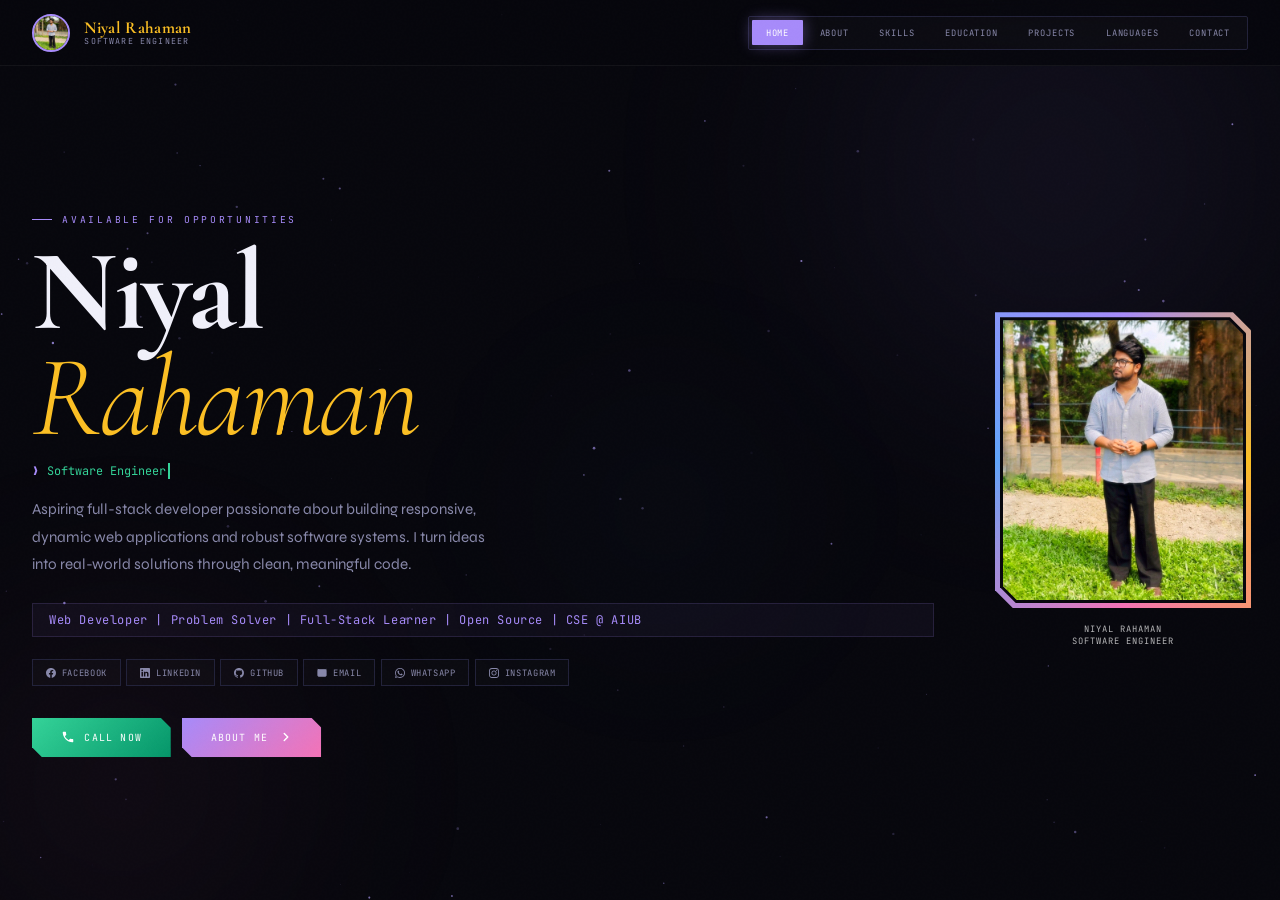
==== index.html @ e4e0492f "Add files via upload This is my portfolio. Available: https://niyal.netlify.app/" ====
<!DOCTYPE html>
<html lang="en">
<head>
<meta charset="UTF-8">
<meta name="viewport" content="width=device-width, initial-scale=1.0, maximum-scale=1.0">
<title>Niyal Rahaman — Software Engineer</title>
<link href="https://fonts.googleapis.com/css2?family=Cormorant+Garamond:ital,wght@0,300;0,400;0,600;0,700;1,300;1,600&family=Syne:wght@400;500;600;700;800&family=JetBrains+Mono:wght@300;400;500&display=swap" rel="stylesheet">
<link rel="stylesheet" href="style.css">
</head>
<body>

<div class="cosmos">
  <div class="orb o1"></div>
  <div class="orb o2"></div>
  <div class="orb o3"></div>
  <canvas id="sc"></canvas>
</div>

<header>
  <div class="header-inner">
    <a class="brand" onclick="goTo('home')">
      <div class="brand-photo">
        <img src="Niyal.jpeg" alt="NR" onerror="this.style.display='none'">
      </div>
      <div class="brand-text-wrap">
        <span class="brand-name">Niyal Rahaman</span>
        <span class="brand-role">Software Engineer</span>
      </div>
    </a>
    <nav class="nav-pills">
      <button class="npill active" data-p="home"     onclick="goTo('home')">Home</button>
      <button class="npill"        data-p="about"    onclick="goTo('about')">About</button>
      <button class="npill"        data-p="skills"   onclick="goTo('skills')">Skills</button>
      <button class="npill"        data-p="edu"      onclick="goTo('edu')">Education</button>
      <button class="npill"        data-p="projects" onclick="goTo('projects')">Projects</button>
      <button class="npill"        data-p="lang"     onclick="goTo('lang')">Languages</button>
      <button class="npill"        data-p="contact"  onclick="goTo('contact')">Contact</button>
    </nav>
    <button class="hamburger" id="hamburger" onclick="toggleMenu()">
      <span></span><span></span><span></span>
    </button>
  </div>
  <div class="mobile-nav" id="mobileNav">
    <button class="npill" data-p="home"     onclick="goTo('home');closeMenu()">Home</button>
    <button class="npill" data-p="about"    onclick="goTo('about');closeMenu()">About</button>
    <button class="npill" data-p="skills"   onclick="goTo('skills');closeMenu()">Skills</button>
    <button class="npill" data-p="edu"      onclick="goTo('edu');closeMenu()">Education</button>
    <button class="npill" data-p="projects" onclick="goTo('projects');closeMenu()">Projects</button>
    <button class="npill" data-p="lang"     onclick="goTo('lang');closeMenu()">Languages</button>
    <button class="npill" data-p="contact"  onclick="goTo('contact');closeMenu()">Contact</button>
  </div>
</header>

<!-- HOME -->
<div class="pg active" id="pg-home">
<div class="pinner">
  <div class="home-left">
    <div class="eyebrow reveal">Available for Opportunities</div>
    <h1 class="headline" id="mainH" style="opacity:0">
      <span class="bold">Niyal</span>
      <span class="italic">Rahaman</span>
    </h1>
    <div class="tw-wrap reveal" style="transition-delay:.2s"><span id="tw"></span></div>
    <p class="home-desc reveal" style="transition-delay:.36s">Aspiring full-stack developer passionate about building responsive, dynamic web applications and robust software systems. I turn ideas into real-world solutions through clean, meaningful code.</p>
    <p class="roles reveal" style="transition-delay:.44s">Web Developer | Problem Solver | Full-Stack Learner | Open Source | CSE @ AIUB</p>
    <div class="socials reveal" style="transition-delay:.5s">
      <a href="https://www.facebook.com/niyalrahaman/" target="_blank" class="soc">
        <svg viewBox="0 0 24 24"><path d="M24 12.073c0-6.627-5.373-12-12-12s-12 5.373-12 12c0 5.99 4.388 10.954 10.125 11.854v-8.385H7.078v-3.47h3.047V9.43c0-3.007 1.792-4.669 4.533-4.669 1.312 0 2.686.235 2.686.235v2.953H15.83c-1.491 0-1.956.925-1.956 1.874v2.25h3.328l-.532 3.47h-2.796v8.385C19.612 23.027 24 18.062 24 12.073z"/></svg>
        Facebook
      </a>
      <a href="https://www.linkedin.com/in/niyal-rahaman-6611b3330/" target="_blank" class="soc">
        <svg viewBox="0 0 24 24"><path d="M20.447 20.452h-3.554v-5.569c0-1.328-.027-3.037-1.852-3.037-1.853 0-2.136 1.445-2.136 2.939v5.667H9.351V9h3.414v1.561h.046c.477-.9 1.637-1.85 3.37-1.85 3.601 0 4.267 2.37 4.267 5.455v6.286zM5.337 7.433a2.062 2.062 0 01-2.063-2.065 2.064 2.064 0 112.063 2.065zm1.782 13.019H3.555V9h3.564v11.452zM22.225 0H1.771C.792 0 0 .774 0 1.729v20.542C0 23.227.792 24 1.771 24h20.451C23.2 24 24 23.227 24 22.271V1.729C24 .774 23.2 0 22.222 0h.003z"/></svg>
        LinkedIn
      </a>
      <a href="https://github.com/Niyal779" target="_blank" class="soc">
        <svg viewBox="0 0 24 24"><path d="M12 .297c-6.63 0-12 5.373-12 12 0 5.303 3.438 9.8 8.205 11.385.6.113.82-.258.82-.577 0-.285-.01-1.04-.015-2.04-3.338.724-4.042-1.61-4.042-1.61C4.422 18.07 3.633 17.7 3.633 17.7c-1.087-.744.084-.729.084-.729 1.205.084 1.838 1.236 1.838 1.236 1.07 1.835 2.809 1.305 3.495.998.108-.776.417-1.305.76-1.605-2.665-.3-5.466-1.332-5.466-5.93 0-1.31.465-2.38 1.235-3.22-.135-.303-.54-1.523.105-3.176 0 0 1.005-.322 3.3 1.23.96-.267 1.98-.399 3-.405 1.02.006 2.04.138 3 .405 2.28-1.552 3.285-1.23 3.285-1.23.645 1.653.24 2.873.12 3.176.765.84 1.23 1.91 1.23 3.22 0 4.61-2.805 5.625-5.475 5.92.42.36.81 1.096.81 2.22 0 1.606-.015 2.896-.015 3.286 0 .315.21.69.825.57C20.565 22.092 24 17.592 24 12.297c0-6.627-5.373-12-12-12"/></svg>
        GitHub
      </a>
      <a href="mailto:niyalrahaman23@gmail.com" class="soc">
        <svg viewBox="0 0 24 24" fill="none" stroke="currentColor" stroke-width="2" stroke-linecap="round"><rect x="2" y="4" width="20" height="16" rx="2"/><polyline points="2,4 12,13 22,4"/></svg>
        Email
      </a>
      <a href="https://wa.me/8801306836841" target="_blank" class="soc">
        <svg viewBox="0 0 24 24"><path d="M17.472 14.382c-.297-.149-1.758-.867-2.03-.967-.273-.099-.471-.148-.67.15-.197.297-.767.966-.94 1.164-.173.199-.347.223-.644.075-.297-.15-1.255-.463-2.39-1.475-.883-.788-1.48-1.761-1.653-2.059-.173-.297-.018-.458.13-.606.134-.133.298-.347.446-.52.149-.174.198-.298.298-.497.099-.198.05-.371-.025-.52-.075-.149-.669-1.612-.916-2.207-.242-.579-.487-.5-.669-.51-.173-.008-.371-.01-.57-.01-.198 0-.52.074-.792.372-.272.297-1.04 1.016-1.04 2.479 0 1.462 1.065 2.875 1.213 3.074.149.198 2.096 3.2 5.077 4.487.709.306 1.262.489 1.694.625.712.227 1.36.195 1.871.118.571-.085 1.758-.719 2.006-1.413.248-.694.248-1.289.173-1.413-.074-.124-.272-.198-.57-.347m-5.421 7.403h-.004a9.87 9.87 0 01-5.031-1.378l-.361-.214-3.741.982.998-3.648-.235-.374a9.86 9.86 0 01-1.51-5.26c.001-5.45 4.436-9.884 9.888-9.884 2.64 0 5.122 1.03 6.988 2.898a9.825 9.825 0 012.893 6.994c-.003 5.45-4.437 9.884-9.885 9.884m8.413-18.297A11.815 11.815 0 0012.05 0C5.495 0 .16 5.335.157 11.892c0 2.096.547 4.142 1.588 5.945L.057 24l6.305-1.654a11.882 11.882 0 005.683 1.448h.005c6.554 0 11.89-5.335 11.893-11.893A11.821 11.821 0 0020.885 3.488"/></svg>
        WhatsApp
      </a>
      <a href="https://www.instagram.com/niyal_rahaman/" target="_blank" class="soc">
        <svg viewBox="0 0 24 24"><path d="M12 2.163c3.204 0 3.584.012 4.85.07 3.252.148 4.771 1.691 4.919 4.919.058 1.265.069 1.645.069 4.849 0 3.205-.012 3.584-.069 4.849-.149 3.225-1.664 4.771-4.919 4.919-1.266.058-1.644.07-4.85.07-3.204 0-3.584-.012-4.849-.07-3.26-.149-4.771-1.699-4.919-4.92-.058-1.265-.07-1.644-.07-4.849 0-3.204.013-3.583.07-4.849.149-3.227 1.664-4.771 4.919-4.919 1.266-.057 1.645-.069 4.849-.069zm0-2.163c-3.259 0-3.667.014-4.947.072-4.358.2-6.78 2.618-6.98 6.98-.059 1.281-.073 1.689-.073 4.948 0 3.259.014 3.668.072 4.948.2 4.358 2.618 6.78 6.98 6.98 1.281.058 1.689.072 4.948.072 3.259 0 3.668-.014 4.948-.072 4.354-.2 6.782-2.618 6.979-6.98.059-1.28.073-1.689.073-4.948 0-3.259-.014-3.667-.072-4.947-.196-4.354-2.617-6.78-6.979-6.98-1.281-.059-1.69-.073-4.949-.073zm0 5.838c-3.403 0-6.162 2.759-6.162 6.162s2.759 6.163 6.162 6.163 6.162-2.759 6.162-6.163c0-3.403-2.759-6.162-6.162-6.162zm0 10.162c-2.209 0-4-1.79-4-4 0-2.209 1.791-4 4-4s4 1.791 4 4c0 2.21-1.791 4-4 4zm6.406-11.845c-.796 0-1.441.645-1.441 1.44s.645 1.44 1.441 1.44c.795 0 1.439-.645 1.439-1.44s-.644-1.44-1.439-1.44z"/></svg>
        Instagram
      </a>
    </div>
    <div class="btn-row reveal" style="transition-delay:.58s">
      <a href="tel:+8801306836841" class="btn-call">
        <svg viewBox="0 0 24 24"><path d="M6.62 10.79c1.44 2.83 3.76 5.14 6.59 6.59l2.2-2.2c.27-.27.67-.36 1.02-.24 1.12.37 2.33.57 3.57.57.55 0 1 .45 1 1V20c0 .55-.45 1-1 1-9.39 0-17-7.61-17-17 0-.55.45-1 1-1h3.5c.55 0 1 .45 1 1 0 1.25.2 2.45.57 3.57.11.35.03.74-.25 1.02l-2.2 2.2z"/></svg>
        Call Now
      </a>
      <button class="btn-next" onclick="goTo('about')">About Me <svg viewBox="0 0 24 24"><polyline points="9 18 15 12 9 6"/></svg></button>
    </div>
  </div>
  <div class="home-right reveal" style="transition-delay:.1s">
    <div class="pframe">
      <div class="pframe-border"></div>
      <div class="pframe-inner"></div>
      <div class="pframe-img">
        <img src="Niyal.jpeg" alt="Niyal Rahaman" onerror="this.style.display='none';document.getElementById('ph-fb').style.display='flex'">
        <div id="ph-fb" style="display:none;flex-direction:column;align-items:center;justify-content:center;gap:.7rem;width:100%;height:100%;padding:2rem">
          <div style="font-size:4rem">👨‍💻</div>
          <div style="font-family:'JetBrains Mono',monospace;font-size:.55rem;letter-spacing:.12em;text-transform:uppercase;color:var(--dim);text-align:center;line-height:1.7">Niyal Rahaman<br>Software Engineer</div>
        </div>
      </div>
    </div>
    <div class="pcaption">Niyal Rahaman<br>Software Engineer</div>
  </div>
</div>
</div>

<!-- ABOUT -->
<div class="pg" id="pg-about">
<div class="pinner">
  <div class="eyebrow">02 — About Me</div>
  <h2 class="ptitle">Who <em>I Am</em></h2>
  <div class="about-hero anim-item">
    <div class="about-hero-photo">
      <img src="Niyall.jpg" alt="Niyal Rahaman" onerror="this.style.display='none'">
    </div>
    <div class="about-hero-text">
      <h3>Niyal Rahaman</h3>
      <p>Software Engineer · CSE @ AIUB · Dhaka, Bangladesh</p>
    </div>
  </div>
  <div class="about-grid">
    <div class="about-body">
      <p>My name is <strong>Niyal Rahaman</strong>, and I am a passionate and driven Computer Science & Engineering student at <strong>American International University-Bangladesh (AIUB)</strong>. From a young age, I have been fascinated by how technology shapes the world — and that curiosity led me to pursue software engineering as my calling.</p>
      <p>I specialize in <strong>full-stack web development</strong>, working with <strong>HTML, CSS, JavaScript, PHP, and MySQL</strong> to craft responsive, user-friendly digital experiences. Beyond the web, I have explored desktop application development in <strong>Java (GUI/Swing)</strong> and <strong>C# (.NET)</strong>, as well as system-level programming in <strong>C and C++</strong>.</p>
      <div class="about-highlight">
        " I believe great software is not just about writing code — it's about solving real problems with clarity, creativity, and craftsmanship. "
      </div>
      <p>My academic journey has given me a strong foundation in <strong>Data Structures, Algorithms, OOP, and Database Management</strong>. I have also explored the engineering side of technology through <strong>AutoCAD, MATLAB, Simulink</strong>, and <strong>Arduino-based embedded systems</strong> — which gives me a unique cross-disciplinary perspective.</p>
      <p>I have built real-world projects ranging from a <strong>Product Management System in C#</strong>, an <strong>Online Jersey Shop in Java</strong>, to browser-based games in JavaScript. Each project has sharpened my problem-solving skills and deepened my understanding of software architecture.</p>
    </div>
    <div class="info-stack">
      <div class="ii anim-item"><span class="ii-ico">🎓</span><div><div class="ii-lbl">University</div><div class="ii-v"><a href="https://www.facebook.com/aiub.edu" target="_blank">AIUB — American International University-Bangladesh ↗</a></div></div></div>
      <div class="ii anim-item"><span class="ii-ico">💻</span><div><div class="ii-lbl">Department</div><div class="ii-v">Computer Science & Engineering (CSE)</div></div></div>
      <div class="ii anim-item"><span class="ii-ico">📍</span><div><div class="ii-lbl">Address</div><div class="ii-v">House 36, Road 2, Block C, Bashundhara, Dhaka</div></div></div>
      <div class="ii anim-item"><span class="ii-ico">📞</span><div><div class="ii-lbl">Phone / WhatsApp</div><div class="ii-v"><a href="tel:+8801306836841">+880 1306-836841</a></div></div></div>
      <div class="ii anim-item"><span class="ii-ico">✉️</span><div><div class="ii-lbl">Email</div><div class="ii-v"><a href="mailto:niyalrahaman23@gmail.com">niyalrahaman23@gmail.com</a></div></div></div>
      <div class="ii anim-item"><span class="ii-ico">🐙</span><div><div class="ii-lbl">GitHub</div><div class="ii-v"><a href="https://github.com/Niyal779" target="_blank">github.com/Niyal779 ↗</a></div></div></div>
      <div class="ii anim-item"><span class="ii-ico">💼</span><div><div class="ii-lbl">LinkedIn</div><div class="ii-v"><a href="https://www.linkedin.com/in/niyal-rahaman-6611b3330/" target="_blank">niyal-rahaman ↗</a></div></div></div>
    </div>
  </div>
  <div class="cert-box anim-item">
    <div class="cert-box-title">✦ Focus Areas & Interests</div>
    <div class="cert-item"><span class="cert-ico">🏆</span><div><div class="cert-name">Full-Stack Development</div><div class="cert-dept">Creating complete web applications from frontend to backend, using HTML, CSS, JavaScript, PHP, and MySQL for responsive and dynamic user experiences.</div></div></div>
    <div class="cert-item"><span class="cert-ico">🎯</span><div><div class="cert-name">Software Engineering</div><div class="cert-dept">Applying OOP principles, design patterns, and best practices in languages like C# and Java to build scalable and maintainable software systems.</div></div></div>
    <div class="cert-item"><span class="cert-ico">💡</span><div><div class="cert-name">Problem Solving & DSA</div><div class="cert-dept">Mastering algorithms, data structures, and logical thinking in C and C++ to solve complex computational problems efficiently.</div></div></div>
    <div class="cert-item"><span class="cert-ico">🔧</span><div><div class="cert-name">Engineering Tools</div><div class="cert-dept">Utilizing AutoCAD for design, MATLAB and Simulink for simulations, enhancing technical skills beyond traditional programming.</div></div></div>
    <div class="cert-item"><span class="cert-ico">🤖</span><div><div class="cert-name">Embedded Systems</div><div class="cert-dept">Working with Arduino and IoT hardware to develop interactive projects, bridging software with physical devices.</div></div></div>
    <div class="cert-item"><span class="cert-ico">🎮</span><div><div class="cert-name">Game Dev & GUI Apps</div><div class="cert-dept">Developing games and graphical user interfaces using HTML Canvas, JavaScript, and Java Swing for engaging user interactions.</div></div></div>
    <div class="cert-item"><span class="cert-ico">🌟</span><div><div class="cert-name">Open Source</div><div class="cert-dept">Contributing to open-source projects on GitHub, collaborating with global developers to improve and share code.</div></div></div>
  </div>
  <div class="btn-row">
    <button class="btn-back" onclick="goTo('home')"><svg viewBox="0 0 24 24"><polyline points="15 18 9 12 15 6"/></svg>Back</button>
    <button class="btn-next" onclick="goTo('skills')">My Skills <svg viewBox="0 0 24 24"><polyline points="9 18 15 12 9 6"/></svg></button>
  </div>
</div>
</div>

<!-- SKILLS -->
<div class="pg" id="pg-skills">
<div class="pinner">
  <div class="eyebrow">03 — Skills</div>
  <h2 class="ptitle">Technical <em>Expertise</em></h2>
  <div class="sk-layout">
    <div>
      <div class="sk-group-title">Core Technologies</div>
      <div class="sk-grid">
        <div class="sk anim-item"><div class="sk-ico">🌐</div><h3>Web Frontend</h3><div class="sk-tags"><span class="tag">HTML5</span><span class="tag">CSS3</span><span class="tag">JavaScript</span></div></div>
        <div class="sk anim-item"><div class="sk-ico">⚙️</div><h3>Backend / DB</h3><div class="sk-tags"><span class="tag">PHP</span><span class="tag">MySQL</span></div></div>
        <div class="sk anim-item"><div class="sk-ico">💻</div><h3>Programming</h3><div class="sk-tags"><span class="tag">C</span><span class="tag">C++</span><span class="tag">C#</span><span class="tag">Java</span></div></div>
        <div class="sk anim-item"><div class="sk-ico">🧩</div><h3>CS Theory</h3><div class="sk-tags"><span class="tag">Algorithms</span><span class="tag">Data Structures</span><span class="tag">OOP</span></div></div>
        <div class="sk anim-item"><div class="sk-ico">🔧</div><h3>Engineering</h3><div class="sk-tags"><span class="tag">AutoCAD</span><span class="tag">MATLAB</span><span class="tag">Simulink</span></div></div>
        <div class="sk anim-item"><div class="sk-ico">🤖</div><h3>Embedded / IoT</h3><div class="sk-tags"><span class="tag">Arduino</span><span class="tag">Sensors</span></div></div>
        <div class="sk anim-item"><div class="sk-ico">🗃️</div><h3>Database</h3><div class="sk-tags"><span class="tag">MySQL</span><span class="tag">SQL Server</span><span class="tag">DBMS</span></div></div>
        <div class="sk anim-item"><div class="sk-ico">🛠️</div><h3>Dev Tools</h3><div class="sk-tags"><span class="tag">Git</span><span class="tag">GitHub</span><span class="tag">VS Code</span><span class="tag">IntelliJ</span></div></div>
      </div>
    </div>
    <div class="prof-panel anim-item">
      <div class="sk-group-title">Proficiency Levels</div>
      <div class="prog-item"><div class="prog-top"><span>HTML / CSS</span><span>92%</span></div><div class="prog-bar"><div class="prog-fill" data-w=".92"></div></div></div>
      <div class="prog-item"><div class="prog-top"><span>JavaScript</span><span>78%</span></div><div class="prog-bar"><div class="prog-fill" data-w=".78"></div></div></div>
      <div class="prog-item"><div class="prog-top"><span>PHP / MySQL</span><span>74%</span></div><div class="prog-bar"><div class="prog-fill" data-w=".74"></div></div></div>
      <div class="prog-item"><div class="prog-top"><span>Java</span><span>70%</span></div><div class="prog-bar"><div class="prog-fill" data-w=".70"></div></div></div>
      <div class="prog-item"><div class="prog-top"><span>C / C++</span><span>68%</span></div><div class="prog-bar"><div class="prog-fill" data-w=".68"></div></div></div>
      <div class="prog-item"><div class="prog-top"><span>C#</span><span>65%</span></div><div class="prog-bar"><div class="prog-fill" data-w=".65"></div></div></div>
      <div class="prog-item"><div class="prog-top"><span>Algorithms / DSA</span><span>72%</span></div><div class="prog-bar"><div class="prog-fill" data-w=".72"></div></div></div>
      <div class="prog-item"><div class="prog-top"><span>AutoCAD</span><span>60%</span></div><div class="prog-bar"><div class="prog-fill" data-w=".60"></div></div></div>
      <div class="prog-item"><div class="prog-top"><span>MATLAB / Simulink</span><span>55%</span></div><div class="prog-bar"><div class="prog-fill" data-w=".55"></div></div></div>
      <div class="prog-item"><div class="prog-top"><span>Arduino</span><span>62%</span></div><div class="prog-bar"><div class="prog-fill" data-w=".62"></div></div></div>
    </div>
  </div>
  <div class="btn-row">
    <button class="btn-back" onclick="goTo('about')"><svg viewBox="0 0 24 24"><polyline points="15 18 9 12 15 6"/></svg>Back</button>
    <button class="btn-next" onclick="goTo('edu')">Education <svg viewBox="0 0 24 24"><polyline points="9 18 15 12 9 6"/></svg></button>
  </div>
</div>
</div>

<!-- EDUCATION -->
<div class="pg" id="pg-edu">
<div class="pinner">
  <div class="eyebrow">04 — Education</div>
  <h2 class="ptitle">Academic <em>Journey</em></h2>
  <div class="edu-layout">
    <div class="edu-line">
      <div class="edu-card anim-item">
        <div class="edu-dot"></div>
        <div class="edu-img"><img src="aiub.jpg" alt="AIUB" onerror="this.style.display='none'"></div>
        <div class="edu-yr">2023 — Present</div>
        <div class="edu-title">B.Sc. Computer Science & Engineering</div>
        <div class="edu-place"><a href="https://www.facebook.com/aiub.edu" target="_blank">American International University-Bangladesh (AIUB) ↗</a></div>
        <div class="edu-sub">CSE Department · Dhaka, Bangladesh</div>
      </div>
      <div class="edu-card anim-item">
        <div class="edu-dot"></div>
        <div class="edu-img"><img src="college.jpg" alt="Dularhat Adarsha College" onerror="this.style.display='none'"></div>
        <div class="edu-yr">HSC</div>
        <div class="edu-title">Higher Secondary Certificate</div>
        <div class="edu-place"><span>Dularhat Adarsha College</span></div>
        <div class="edu-sub">Science Group · Dularhat, Bangladesh</div>
      </div>
      <div class="edu-card anim-item">
        <div class="edu-dot"></div>
        <div class="edu-img"><img src="school.jpg" alt="Dularhat Secondary School" onerror="this.style.display='none'"></div>
        <div class="edu-yr">SSC</div>
        <div class="edu-title">Secondary School Certificate</div>
        <div class="edu-place"><span>Dularhat Secondary School</span></div>
        <div class="edu-sub">Science Group · Dularhat, Bangladesh</div>
      </div>
    </div>
  </div>
  <div class="btn-row">
    <button class="btn-back" onclick="goTo('skills')"><svg viewBox="0 0 24 24"><polyline points="15 18 9 12 15 6"/></svg>Back</button>
    <button class="btn-next" onclick="goTo('projects')">Projects <svg viewBox="0 0 24 24"><polyline points="9 18 15 12 9 6"/></svg></button>
  </div>
</div>
</div>

<!-- PROJECTS -->
<div class="pg" id="pg-projects">
<div class="pinner">
  <div class="eyebrow">05 — Projects</div>
  <h2 class="ptitle">What I've <em>Built</em></h2>
  <div class="proj-grid">
    <div class="proj-card anim-item">
      <div class="proj-num">PROJECT 01</div><div class="proj-icon">📦</div>
      <div class="proj-title">Product Management System</div>
      <p class="proj-desc">Desktop application for managing product inventory — add, update, delete product records with a clean UI and SQL Server database integration.</p>
      <div class="proj-stack"><span class="p-tag cs">C#</span><span class="p-tag cs">.NET</span><span class="p-tag cs">Windows Forms</span><span class="p-tag cs">SQL Server</span></div>
    </div>
    <div class="proj-card anim-item">
      <div class="proj-num">PROJECT 02</div><div class="proj-icon">🏆</div>
      <div class="proj-title">Online Jersey Shop Management</div>
      <p class="proj-desc">Full-featured jersey shop management with customer ordering, cart, admin panel, and inventory control with a polished Java GUI.</p>
      <div class="proj-stack"><span class="p-tag java">Java</span><span class="p-tag java">Java Swing</span><span class="p-tag java">MySQL</span><span class="p-tag java">JDBC</span></div>
    </div>
    <div class="proj-card anim-item">
      <div class="proj-num">PROJECT 03</div><div class="proj-icon">✈️</div>
      <div class="proj-title">Airport Design System</div>
      <p class="proj-desc">GUI-based airport management simulation — flight scheduling, gate management, and visual airport layout interface built with Java Swing.</p>
      <div class="proj-stack"><span class="p-tag java">Java</span><span class="p-tag java">GUI Swing</span><span class="p-tag java">OOP</span></div>
    </div>
    <div class="proj-card anim-item">
      <div class="proj-num">PROJECT 04</div><div class="proj-icon">🎮</div>
      <div class="proj-title">Tic Tac Toe Game</div>
      <p class="proj-desc">Polished browser-based Tic Tac Toe with player vs player mode, win detection, score tracking and smooth animations.</p>
      <div class="proj-stack"><span class="p-tag web">HTML</span><span class="p-tag web">CSS3</span><span class="p-tag web">JavaScript</span></div>
    </div>
    <div class="proj-card anim-item">
      <div class="proj-num">PROJECT 05</div><div class="proj-icon">💼</div>
      <div class="proj-title">Client Portfolio Website</div>
      <p class="proj-desc">Professional portfolio website built for a client — responsive design, smooth navigation, project showcase, and contact section.</p>
      <div class="proj-stack"><span class="p-tag web">HTML</span><span class="p-tag web">CSS3</span><span class="p-tag web">JavaScript</span></div>
    </div>
    <div class="proj-card anim-item">
      <div class="proj-num">PROJECT 06</div><div class="proj-icon">🧮</div>
      <div class="proj-title">Scientific Calculator</div>
      <p class="proj-desc">Fully functional calculator with standard and scientific operations, keyboard support, history log, and a sleek modern UI design.</p>
      <div class="proj-stack"><span class="p-tag web">HTML</span><span class="p-tag web">CSS3</span><span class="p-tag web">JavaScript</span></div>
    </div>
    <div class="proj-card anim-item">
      <div class="proj-num">PROJECT 07</div><div class="proj-icon">🐍</div>
      <div class="proj-title">Snake Game</div>
      <p class="proj-desc">Classic Snake game with HTML Canvas — growing snake mechanics, food spawning, speed scaling, and high score tracking in the browser.</p>
      <div class="proj-stack"><span class="p-tag web">HTML</span><span class="p-tag web">CSS3</span><span class="p-tag web">JavaScript</span><span class="p-tag web">Canvas API</span></div>
    </div>
  </div>
  <div class="gh-banner anim-item">
    <div class="gh-banner-text">
      <h4>More projects available on GitHub</h4>
      <p>Explore all repositories — source code, demos and more open-source work</p>
    </div>
    <a href="https://github.com/Niyal779" target="_blank" class="gh-btn">
      <svg viewBox="0 0 24 24"><path d="M12 .297c-6.63 0-12 5.373-12 12 0 5.303 3.438 9.8 8.205 11.385.6.113.82-.258.82-.577 0-.285-.01-1.04-.015-2.04-3.338.724-4.042-1.61-4.042-1.61C4.422 18.07 3.633 17.7 3.633 17.7c-1.087-.744.084-.729.084-.729 1.205.084 1.838 1.236 1.838 1.236 1.07 1.835 2.809 1.305 3.495.998.108-.776.417-1.305.76-1.605-2.665-.3-5.466-1.332-5.466-5.93 0-1.31.465-2.38 1.235-3.22-.135-.303-.54-1.523.105-3.176 0 0 1.005-.322 3.3 1.23.96-.267 1.98-.399 3-.405 1.02.006 2.04.138 3 .405 2.28-1.552 3.285-1.23 3.285-1.23.645 1.653.24 2.873.12 3.176.765.84 1.23 1.91 1.23 3.22 0 4.61-2.805 5.625-5.475 5.92.42.36.81 1.096.81 2.22 0 1.606-.015 2.896-.015 3.286 0 .315.21.69.825.57C20.565 22.092 24 17.592 24 12.297c0-6.627-5.373-12-12-12"/></svg>
      View All on GitHub ↗
    </a>
  </div>
  <div class="btn-row">
    <button class="btn-back" onclick="goTo('edu')"><svg viewBox="0 0 24 24"><polyline points="15 18 9 12 15 6"/></svg>Back</button>
    <button class="btn-next" onclick="goTo('lang')">Languages <svg viewBox="0 0 24 24"><polyline points="9 18 15 12 9 6"/></svg></button>
  </div>
</div>
</div>

<!-- LANGUAGES -->
<div class="pg" id="pg-lang">
<div class="pinner">
  <div class="eyebrow">06 — Languages</div>
  <h2 class="ptitle">Languages I <em>Speak</em></h2>
  <div class="lang-grid">
    <div class="lang-card anim-item">
      
      <div class="lang-name">বাংলা</div>
      <div class="lang-level">Native · Mother Tongue · 100%</div>
      <div class="lang-bar-wrap"><div class="lang-bar" style="background:linear-gradient(90deg,var(--accent),var(--accent2))"></div></div>
      <div class="lang-desc">আমার মাতৃভাষা। বাংলায় আমি সাবলীলভাবে কথা বলি, পড়ি এবং লিখি।<br><br>My first language. I speak, read and write Bengali with full native fluency — personally, academically and professionally.</div>
    </div>
    <div class="lang-card anim-item">
      
      <div class="lang-name">English</div>
      <div class="lang-level">Professional · Academic · 82%</div>
      <div class="lang-bar-wrap"><div class="lang-bar" style="background:linear-gradient(90deg,var(--blue),var(--green));width:82%"></div></div>
      <div class="lang-desc">Strong proficiency in reading, writing and communication. Used daily in academics, coding documentation, technical writing and professional interaction.</div>
    </div>
    <div class="lang-card anim-item">
      <div class="lang-name">हिन्दी</div>
      <div class="lang-level">Conversational · 55%</div>
      <div class="lang-bar-wrap"><div class="lang-bar" style="background:linear-gradient(90deg,var(--gold),var(--accent2));width:55%"></div></div>
      <div class="lang-desc">Comfortable in everyday conversations. Can understand and communicate in Hindi through cultural exposure, media and social interaction.</div>
    </div>
  </div>
  <div class="btn-row">
    <button class="btn-back" onclick="goTo('projects')"><svg viewBox="0 0 24 24"><polyline points="15 18 9 12 15 6"/></svg>Back</button>
    <button class="btn-next" onclick="goTo('contact')">Contact Me <svg viewBox="0 0 24 24"><polyline points="9 18 15 12 9 6"/></svg></button>
  </div>
</div>
</div>

<!-- CONTACT -->
<div class="pg" id="pg-contact">
<div class="pinner">
  <div class="eyebrow">07 — Contact</div>
  <h2 class="ptitle">Let's <em>Connect</em></h2>
  <div class="contact-layout">
    <div>
      <p class="contact-intro">I'm always open to discussing new opportunities, collaborations, or just a great conversation about technology. Reach out through any channel below!</p>
      <div class="c-grid">
        <a href="https://www.facebook.com/niyalrahaman/" target="_blank" class="clink anim-item"><span class="ci">📘</span><div><span class="cl">Facebook</span><span class="cv">niyalrahaman</span></div></a>
        <a href="https://www.linkedin.com/in/niyal-rahaman-6611b3330/" target="_blank" class="clink anim-item"><span class="ci">💼</span><div><span class="cl">LinkedIn</span><span class="cv">niyal-rahaman</span></div></a>
        <a href="https://github.com/Niyal779" target="_blank" class="clink anim-item"><span class="ci">🐙</span><div><span class="cl">GitHub</span><span class="cv">Niyal779</span></div></a>
        <a href="https://www.instagram.com/niyal_rahaman/" target="_blank" class="clink anim-item"><span class="ci">📷</span><div><span class="cl">Instagram</span><span class="cv">niyal_rahaman</span></div></a>
        <a href="mailto:niyalrahaman23@gmail.com" class="clink anim-item"><span class="ci">✉️</span><div><span class="cl">Email</span><span class="cv">niyalrahaman23@gmail.com</span></div></a>
        <a href="https://wa.me/8801306836841" target="_blank" class="clink anim-item"><span class="ci">💬</span><div><span class="cl">WhatsApp</span><span class="cv">+880 1306-836841</span></div></a>
        <a href="tel:+8801306836841" class="clink anim-item"><span class="ci">📞</span><div><span class="cl">Phone</span><span class="cv">+880 1306-836841</span></div></a>
        <div class="clink static anim-item"><span class="ci">📍</span><div><span class="cl">Location</span><span class="cv">Block C, Bashundhara, Dhaka</span></div></div>
        <div class="clink static anim-item"><span class="ci">🎓</span><div><span class="cl">University</span><span class="cv">AIUB — CSE Dept.</span></div></div>
      </div>
      <div class="btn-row" style="margin-top:1.4rem">
        <a href="tel:+8801306836841" class="btn-call">
          <svg viewBox="0 0 24 24"><path d="M6.62 10.79c1.44 2.83 3.76 5.14 6.59 6.59l2.2-2.2c.27-.27.67-.36 1.02-.24 1.12.37 2.33.57 3.57.57.55 0 1 .45 1 1V20c0 .55-.45 1-1 1-9.39 0-17-7.61-17-17 0-.55.45-1 1-1h3.5c.55 0 1 .45 1 1 0 1.25.2 2.45.57 3.57.11.35.03.74-.25 1.02l-2.2 2.2z"/></svg>
          Call Now
        </a>
        <button class="btn-back" onclick="goTo('lang')"><svg viewBox="0 0 24 24"><polyline points="15 18 9 12 15 6"/></svg>Back</button>
        <button class="btn-next" onclick="goTo('home')">Back to Home <svg viewBox="0 0 24 24"><polyline points="9 18 15 12 9 6"/></svg></button>
      </div>
    </div>
    <div class="contact-right">
      <div class="cta-box anim-item">
        <h3>Ready to collaborate?</h3>
        <p>Looking for internship opportunities and exciting projects. Let's build something great together!</p>
        <a href="mailto:niyalrahaman23@gmail.com" class="cta-btn">✉️ Send an Email</a>
      </div>
      <div class="qform anim-item">
        <div class="qform-title">Quick Message</div>
        <div class="qform-note">⚠ This form is for frontend design only. For GitHub Pages, it will not send messages unless you connect it to a form service (e.g. Formspree, EmailJS).</div>
        <div class="qform-row">
          <input type="text" placeholder="Your Name" id="qname">
          <input type="email" placeholder="Your Email" id="qemail">
        </div>
        <input type="text" placeholder="Subject" id="qsubject">
        <textarea placeholder="Your message..." id="qmsg"></textarea>
        <button class="qform-btn" onclick="submitForm()">Send Message →</button>
        <div id="qsuccess" style="display:none;margin-top:.7rem;font-family:'JetBrains Mono',monospace;font-size:.6rem;color:var(--green);letter-spacing:.08em">✓ Message noted! Connect a backend to enable real sending.</div>
      </div>
    </div>
  </div>

  <div class="footer-grand">
    <div class="footer-top">
      <div class="footer-brand">
        <span class="footer-sig-name">Niyal Rahaman</span>
        <span class="footer-sig-title">Software Engineer</span>
      </div>
      <div class="footer-center-el">
        <div class="footer-glow-dot"></div>
      </div>
      <div class="footer-social-links">
        <a href="https://www.facebook.com/niyalrahaman/" target="_blank" class="f-link">
          <svg viewBox="0 0 24 24"><path d="M24 12.073c0-6.627-5.373-12-12-12s-12 5.373-12 12c0 5.99 4.388 10.954 10.125 11.854v-8.385H7.078v-3.47h3.047V9.43c0-3.007 1.792-4.669 4.533-4.669 1.312 0 2.686.235 2.686.235v2.953H15.83c-1.491 0-1.956.925-1.956 1.874v2.25h3.328l-.532 3.47h-2.796v8.385C19.612 23.027 24 18.062 24 12.073z"/></svg>
          Follow on Facebook
        </a>
        <a href="https://github.com/Niyal779" target="_blank" class="f-link">
          <svg viewBox="0 0 24 24"><path d="M12 .297c-6.63 0-12 5.373-12 12 0 5.303 3.438 9.8 8.205 11.385.6.113.82-.258.82-.577 0-.285-.01-1.04-.015-2.04-3.338.724-4.042-1.61-4.042-1.61C4.422 18.07 3.633 17.7 3.633 17.7c-1.087-.744.084-.729.084-.729 1.205.084 1.838 1.236 1.838 1.236 1.07 1.835 2.809 1.305 3.495.998.108-.776.417-1.305.76-1.605-2.665-.3-5.466-1.332-5.466-5.93 0-1.31.465-2.38 1.235-3.22-.135-.303-.54-1.523.105-3.176 0 0 1.005-.322 3.3 1.23.96-.267 1.98-.399 3-.405 1.02.006 2.04.138 3 .405 2.28-1.552 3.285-1.23 3.285-1.23.645 1.653.24 2.873.12 3.176.765.84 1.23 1.91 1.23 3.22 0 4.61-2.805 5.625-5.475 5.92.42.36.81 1.096.81 2.22 0 1.606-.015 2.896-.015 3.286 0 .315.21.69.825.57C20.565 22.092 24 17.592 24 12.297c0-6.627-5.373-12-12-12"/></svg>
          GitHub Profile
        </a>
        <a href="https://www.instagram.com/niyal_rahaman/" target="_blank" class="f-link">
          <svg viewBox="0 0 24 24"><path d="M12 2.163c3.204 0 3.584.012 4.85.07 3.252.148 4.771 1.691 4.919 4.919.058 1.265.069 1.645.069 4.849 0 3.205-.012 3.584-.069 4.849-.149 3.225-1.664 4.771-4.919 4.919-1.266.058-1.644.07-4.85.07-3.204 0-3.584-.012-4.849-.07-3.26-.149-4.771-1.699-4.919-4.92-.058-1.265-.07-1.644-.07-4.849 0-3.204.013-3.583.07-4.849.149-3.227 1.664-4.771 4.919-4.919 1.266-.057 1.645-.069 4.849-.069zm0-2.163c-3.259 0-3.667.014-4.947.072-4.358.2-6.78 2.618-6.98 6.98-.059 1.281-.073 1.689-.073 4.948 0 3.259.014 3.668.072 4.948.2 4.358 2.618 6.78 6.98 6.98 1.281.058 1.689.072 4.948.072 3.259 0 3.668-.014 4.948-.072 4.354-.2 6.782-2.618 6.979-6.98.059-1.28.073-1.689.073-4.948 0-3.259-.014-3.667-.072-4.947-.196-4.354-2.617-6.78-6.979-6.98-1.281-.059-1.69-.073-4.949-.073zm0 5.838c-3.403 0-6.162 2.759-6.162 6.162s2.759 6.163 6.162 6.163 6.162-2.759 6.162-6.163c0-3.403-2.759-6.162-6.162-6.162zm0 10.162c-2.209 0-4-1.79-4-4 0-2.209 1.791-4 4-4s4 1.791 4 4c0 2.21-1.791 4-4 4zm6.406-11.845c-.796 0-1.441.645-1.441 1.44s.645 1.44 1.441 1.44c.795 0 1.439-.645 1.439-1.44s-.644-1.44-1.439-1.44z"/></svg>
          Follow on Instagram
        </a>
        <a href="mailto:niyalrahaman23@gmail.com" class="f-link">
          <svg viewBox="0 0 24 24" fill="none" stroke="currentColor" stroke-width="2" stroke-linecap="round"><rect x="2" y="4" width="20" height="16" rx="2"/><polyline points="2,4 12,13 22,4"/></svg>
          Send Email
        </a>
      </div>
    </div>
    <div class="footer-bottom">
      <div class="footer-copy">Designed & Developed by <a href="https://www.facebook.com/niyalrahaman/" target="_blank">Niyal Rahaman</a></div>
      <div class="footer-rights">© 2026 Niyal Rahaman. All rights reserved.</div>
    </div>
  </div>
</div>
</div>

<script src="script.js"></script>
</body>
</html>
---- style.css ----
:root{
  --bg:#07070d;--s1:#0e0e1a;--card:#141422;--border:#22223a;
  --accent:#a78bfa;--accent2:#f472b6;--gold:#fbbf24;
  --green:#34d399;--blue:#60a5fa;--red:#f87171;
  --text:#f0f0fa;--muted:#8888aa;--dim:#363655;
}

*,*::before,*::after{box-sizing:border-box;margin:0;padding:0}
html{scroll-behavior:smooth}
body{background:var(--bg);color:var(--text);font-family:'Syne',sans-serif;cursor:default;overflow-x:hidden}

::-webkit-scrollbar{width:4px}
::-webkit-scrollbar-track{background:var(--bg)}
::-webkit-scrollbar-thumb{background:var(--accent);border-radius:2px}

body::after{
  content:'';position:fixed;inset:0;
  background:url("data:image/svg+xml,%3Csvg viewBox='0 0 512 512' xmlns='http://www.w3.org/2000/svg'%3E%3Cfilter id='f'%3E%3CfeTurbulence type='fractalNoise' baseFrequency='0.75' numOctaves='4' stitchTiles='stitch'/%3E%3C/filter%3E%3Crect width='100%25' height='100%25' filter='url(%23f)' opacity='0.03'/%3E%3C/svg%3E");
  pointer-events:none;z-index:9000;opacity:.4
}

.cosmos{position:fixed;inset:0;z-index:0;overflow:hidden}
.cosmos canvas{position:absolute;inset:0;width:100%;height:100%}
.orb{position:absolute;border-radius:50%;filter:blur(100px);pointer-events:none;animation:drift 22s ease-in-out infinite}
.o1{width:700px;height:700px;background:radial-gradient(circle,rgba(167,139,250,.09),transparent 70%);top:-20%;right:-10%;animation-duration:20s}
.o2{width:500px;height:500px;background:radial-gradient(circle,rgba(244,114,182,.07),transparent 70%);bottom:-15%;left:-10%;animation-duration:27s;animation-delay:-10s}
.o3{width:300px;height:300px;background:radial-gradient(circle,rgba(96,165,250,.06),transparent 70%);top:40%;left:40%;animation-duration:33s;animation-delay:-16s}
@keyframes drift{0%,100%{transform:translate(0,0) scale(1)}33%{transform:translate(30px,-20px) scale(1.05)}66%{transform:translate(-20px,30px) scale(.95)}}

header{
  position:fixed;top:0;left:0;right:0;z-index:700;
  background:rgba(7,7,13,.82);
  backdrop-filter:blur(30px);-webkit-backdrop-filter:blur(30px);
  border-bottom:1px solid rgba(255,255,255,.05);
}
.header-inner{
  display:flex;align-items:center;justify-content:space-between;
  padding:.85rem 2rem;max-width:1400px;margin:0 auto;
}

.brand{display:flex;align-items:center;gap:.9rem;text-decoration:none;cursor:pointer}
.brand-photo{width:38px;height:38px;border-radius:50%;overflow:hidden;border:2px solid var(--accent);flex-shrink:0;background:var(--card)}
.brand-photo img{width:100%;height:100%;object-fit:cover;object-position:center top}
.brand-text-wrap{display:flex;flex-direction:column;line-height:1.15}
.brand-name{font-family:'Cormorant Garamond',serif;font-size:1.05rem;font-weight:700;color:var(--gold);letter-spacing:.02em}
.brand-role{font-family:'JetBrains Mono',monospace;font-size:.52rem;letter-spacing:.14em;text-transform:uppercase;color:var(--muted)}

.nav-pills{display:flex;gap:.2rem;background:rgba(255,255,255,.02);border:1px solid var(--border);padding:.2rem;border-radius:2px}
.npill{font-family:'JetBrains Mono',monospace;font-size:.55rem;letter-spacing:.1em;text-transform:uppercase;padding:.42rem .85rem;background:transparent;border:none;color:var(--muted);cursor:pointer;transition:all .2s;border-radius:1px;white-space:nowrap}
.npill.active{background:var(--accent);color:#fff;box-shadow:0 0 15px rgba(167,139,250,.4)}
.npill:not(.active):hover{color:var(--text);background:rgba(255,255,255,.05)}

.hamburger{display:none;flex-direction:column;gap:4px;background:none;border:none;cursor:pointer;padding:.4rem}
.hamburger span{display:block;width:22px;height:2px;background:var(--muted);transition:all .3s}

.mobile-nav{display:none;position:fixed;top:62px;left:0;right:0;background:rgba(7,7,13,.97);border-bottom:1px solid var(--border);z-index:699;flex-direction:column;padding:.5rem}
.mobile-nav.open{display:flex}
.mobile-nav .npill{padding:.65rem 1rem;border-radius:0;border-bottom:1px solid var(--border);text-align:left}
.mobile-nav .npill:last-child{border-bottom:none}

.pg{display:none;min-height:calc(100vh - 62px);margin-top:62px;position:relative;z-index:10}
.pg.active{display:block}
.pinner{max-width:1300px;margin:0 auto;padding:3rem 2rem 5rem}

.eyebrow{font-family:'JetBrains Mono',monospace;font-size:.6rem;letter-spacing:.28em;text-transform:uppercase;color:var(--accent);display:inline-flex;align-items:center;gap:.65rem;margin-bottom:.85rem}
.eyebrow::before{content:'';width:20px;height:1px;background:var(--accent)}

h2.ptitle{font-family:'Cormorant Garamond',serif;font-size:clamp(2rem,4.5vw,3.4rem);font-weight:600;line-height:1;margin-bottom:1.8rem}
h2.ptitle em{font-style:italic;color:var(--accent)}

.btn-next{display:inline-flex;align-items:center;gap:.65rem;padding:.8rem 1.8rem;background:linear-gradient(135deg,var(--accent),var(--accent2));color:#fff;font-family:'JetBrains Mono',monospace;font-size:.62rem;letter-spacing:.12em;text-transform:uppercase;border:none;cursor:pointer;transition:transform .22s,box-shadow .22s;box-shadow:0 0 30px rgba(167,139,250,.25);clip-path:polygon(0 0,calc(100% - 10px) 0,100% 10px,100% 100%,10px 100%,0 calc(100% - 10px));text-decoration:none}
.btn-next:hover{transform:translateY(-2px) scale(1.02);box-shadow:0 6px 40px rgba(167,139,250,.5)}
.btn-next svg{width:14px;height:14px;stroke:currentColor;fill:none;stroke-width:2.5;stroke-linecap:round;stroke-linejoin:round;transition:transform .2s}
.btn-next:hover svg{transform:translateX(3px)}

.btn-back{display:inline-flex;align-items:center;gap:.5rem;padding:.7rem 1.4rem;background:transparent;color:var(--muted);font-family:'JetBrains Mono',monospace;font-size:.6rem;letter-spacing:.1em;text-transform:uppercase;border:1px solid var(--border);cursor:pointer;transition:all .2s;clip-path:polygon(0 0,calc(100% - 8px) 0,100% 8px,100% 100%,8px 100%,0 calc(100% - 8px))}
.btn-back:hover{border-color:var(--accent);color:var(--accent)}
.btn-back svg{width:13px;height:13px;stroke:currentColor;fill:none;stroke-width:2.5;stroke-linecap:round;stroke-linejoin:round;transition:transform .2s}
.btn-back:hover svg{transform:translateX(-3px)}

.btn-row{display:flex;align-items:center;gap:.7rem;flex-wrap:wrap;margin-top:2rem}

.btn-call{display:inline-flex;align-items:center;gap:.6rem;padding:.8rem 1.8rem;background:linear-gradient(135deg,var(--green),#059669);color:#fff;font-family:'JetBrains Mono',monospace;font-size:.62rem;letter-spacing:.12em;text-transform:uppercase;border:none;cursor:pointer;transition:transform .22s,box-shadow .22s;box-shadow:0 0 25px rgba(52,211,153,.2);text-decoration:none;clip-path:polygon(0 0,calc(100% - 10px) 0,100% 10px,100% 100%,10px 100%,0 calc(100% - 10px))}
.btn-call:hover{transform:translateY(-2px);box-shadow:0 6px 35px rgba(52,211,153,.4)}
.btn-call svg{width:14px;height:14px;fill:currentColor}

#pg-home .pinner{display:grid;grid-template-columns:1fr auto;gap:4rem;align-items:center;min-height:calc(100vh - 62px);padding-top:2rem;padding-bottom:2rem}

.reveal{opacity:0;transform:translateY(24px);transition:opacity .6s ease,transform .6s ease}
.reveal.in{opacity:1;transform:none}

h1.headline{font-family:'Cormorant Garamond',serif;font-size:clamp(4rem,9vw,8rem);font-weight:300;line-height:.92;letter-spacing:-.02em;margin-bottom:.7rem}
h1.headline .bold{font-weight:700;color:var(--text);display:block}
h1.headline .italic{font-style:italic;color:var(--gold);display:block}

.tw-wrap{font-family:'JetBrains Mono',monospace;font-size:.74rem;color:var(--green);display:flex;align-items:center;gap:.5rem;margin-bottom:.9rem}
.tw-wrap::before{content:'❯';color:var(--accent)}
#tw{border-right:2px solid var(--green);padding-right:2px;animation:bcaret .75s step-end infinite}
@keyframes bcaret{from,to{border-color:transparent}50%{border-color:var(--green)}}

.home-sub{font-family:'JetBrains Mono',monospace;font-size:.7rem;color:var(--muted);letter-spacing:.04em;line-height:1.6;margin-bottom:.5rem}
.home-sub a{color:var(--accent2);text-decoration:none;border-bottom:1px solid rgba(244,114,182,.3)}
.home-sub a:hover{border-color:var(--accent2)}

.home-desc{font-size:.95rem;color:var(--muted);line-height:1.82;max-width:480px;margin:1.1rem 0 1.5rem}

.roles{font-family:'JetBrains Mono',monospace;font-size:.75rem;color:var(--accent);letter-spacing:.05em;margin-bottom:1.4rem;background:rgba(167,139,250,.05);padding:.5rem 1rem;border:1px solid rgba(167,139,250,.15)}

.socials{display:flex;flex-wrap:wrap;gap:.35rem;margin-bottom:1.6rem}
.soc{display:inline-flex;align-items:center;gap:.38rem;padding:.38rem .8rem;background:rgba(255,255,255,.02);border:1px solid var(--border);color:var(--muted);font-family:'JetBrains Mono',monospace;font-size:.55rem;letter-spacing:.07em;text-transform:uppercase;text-decoration:none;transition:all .2s}
.soc:hover{border-color:var(--accent);color:var(--text);background:rgba(167,139,250,.07);transform:translateY(-2px)}
.soc svg{width:10px;height:10px;fill:currentColor;flex-shrink:0}

.home-right{display:flex;flex-direction:column;align-items:center;gap:1.1rem;flex-shrink:0}

.pframe{position:relative;width:250px;height:290px}
.pframe-border{position:absolute;inset:-3px;background:conic-gradient(from 0deg,var(--accent),var(--gold),var(--accent2),var(--blue),var(--accent));animation:spinB 5s linear infinite;z-index:0;clip-path:polygon(0 0,calc(100% - 18px) 0,100% 18px,100% 100%,18px 100%,0 calc(100% - 18px))}
@keyframes spinB{to{filter:hue-rotate(360deg)}}
.pframe-inner{position:absolute;inset:2px;background:var(--bg);z-index:1;clip-path:polygon(0 0,calc(100% - 16px) 0,100% 16px,100% 100%,16px 100%,0 calc(100% - 16px))}
.pframe-img{position:absolute;inset:5px;z-index:2;overflow:hidden;clip-path:polygon(0 0,calc(100% - 14px) 0,100% 14px,100% 100%,14px 100%,0 calc(100% - 14px));background:var(--card)}
.pframe-img img{width:100%;height:100%;object-fit:cover;object-position:center top;display:block;filter:contrast(1.05) saturate(1.1)}
.pframe-img::after{content:'';position:absolute;inset:0;background:linear-gradient(135deg,rgba(167,139,250,.07),transparent 50%,rgba(244,114,182,.04));pointer-events:none}

.status-pill{display:flex;align-items:center;gap:.5rem;background:rgba(52,211,153,.06);border:1px solid rgba(52,211,153,.22);padding:.32rem .9rem;font-family:'JetBrains Mono',monospace;font-size:.56rem;letter-spacing:.1em;text-transform:uppercase;color:var(--green)}
.pdot{width:5px;height:5px;background:var(--green);border-radius:50%;animation:pdot 2s ease-in-out infinite}
@keyframes pdot{0%,100%{box-shadow:0 0 0 0 rgba(52,211,153,.6)}50%{box-shadow:0 0 0 5px rgba(52,211,153,0)}}
.pcaption{font-family:'JetBrains Mono',monospace;font-size:.55rem;letter-spacing:.12em;text-transform:uppercase;color:rgba(255,255,255,.7);text-align:center}

.about-hero{background:linear-gradient(135deg,rgba(167,139,250,.05),rgba(244,114,182,.03));border:1px solid var(--border);padding:2rem;margin-bottom:2rem;display:flex;align-items:center;gap:1.5rem}
.about-hero-photo{width:80px;height:80px;border-radius:50%;overflow:hidden;border:2px solid var(--accent);flex-shrink:0}
.about-hero-photo img{width:100%;height:100%;object-fit:cover;object-position:center top}
.about-hero-text h3{font-family:'Cormorant Garamond',serif;font-size:1.6rem;font-weight:700;color:var(--text);margin-bottom:.2rem}
.about-hero-text p{font-family:'JetBrains Mono',monospace;font-size:.62rem;letter-spacing:.1em;color:var(--muted);text-transform:uppercase}

.about-grid{display:grid;grid-template-columns:3fr 2fr;gap:2.5rem;align-items:start}
.about-body p{color:var(--muted);line-height:1.85;margin-bottom:1.1rem;font-size:.94rem}
.about-body p strong{color:var(--text);font-weight:600}
.about-highlight{background:rgba(167,139,250,.06);border-left:3px solid var(--accent);padding:1rem 1.2rem;margin:1.2rem 0;font-family:'JetBrains Mono',monospace;font-size:.72rem;color:var(--accent);letter-spacing:.04em;line-height:1.6}

.info-stack{display:flex;flex-direction:column;gap:.5rem}
.ii{display:flex;align-items:flex-start;gap:.75rem;padding:.75rem .95rem;background:var(--card);border:1px solid var(--border);border-left:2px solid var(--accent);transition:border-left-color .2s,transform .2s}
.ii:hover{border-left-color:var(--accent2);transform:translateX(3px)}
.ii-ico{font-size:.85rem;flex-shrink:0;margin-top:.1rem}
.ii-lbl{font-family:'JetBrains Mono',monospace;font-size:.52rem;letter-spacing:.12em;text-transform:uppercase;color:var(--dim);margin-bottom:.1rem}
.ii-v{font-size:.82rem;color:var(--text)}
.ii-v a{color:var(--accent);text-decoration:none}
.ii-v a:hover{text-decoration:underline}

.cert-box{background:var(--card);border:1px solid var(--border);padding:1.3rem;margin-top:2rem}
.cert-box-title{font-family:'JetBrains Mono',monospace;font-size:.58rem;letter-spacing:.2em;text-transform:uppercase;color:var(--accent);margin-bottom:.9rem}
.cert-item{display:flex;align-items:flex-start;gap:.65rem;padding:.55rem 0;border-bottom:1px solid var(--border)}
.cert-item:last-child{border-bottom:none}
.cert-ico{font-size:.95rem;margin-top:.1rem}
.cert-name{font-size:.8rem;color:var(--text);font-weight:500;line-height:1.2}
.cert-dept{font-family:'Syne',sans-serif;font-size:.65rem;color:var(--muted);line-height:1.4;margin-top:.06rem}

.sk-layout{display:grid;grid-template-columns:1fr 1fr;gap:2rem;align-items:start}
.sk-group-title{font-family:'JetBrains Mono',monospace;font-size:.6rem;letter-spacing:.2em;text-transform:uppercase;color:var(--accent);margin-bottom:.8rem;padding-bottom:.4rem;border-bottom:1px solid var(--border)}
.sk-grid{display:grid;grid-template-columns:1fr 1fr;gap:.7rem;margin-bottom:1.5rem}
.sk{background:var(--card);border:1px solid var(--border);padding:1.2rem;position:relative;overflow:hidden;transition:transform .2s,border-color .2s,box-shadow .2s;clip-path:polygon(0 0,calc(100% - 10px) 0,100% 10px,100% 100%,0 100%)}
.sk::after{content:'';position:absolute;top:0;left:0;right:0;height:1.5px;background:linear-gradient(90deg,var(--accent),var(--accent2));transform:scaleX(0);transition:transform .3s;transform-origin:left}
.sk:hover{transform:translateY(-2px);border-color:var(--dim);box-shadow:0 4px 20px rgba(167,139,250,.1)}
.sk:hover::after{transform:scaleX(1)}
.sk-ico{font-size:1.3rem;margin-bottom:.55rem}
.sk h3{font-family:'Syne',sans-serif;font-size:.82rem;font-weight:700;color:var(--gold);margin-bottom:.3rem}
.sk-tags{display:flex;flex-wrap:wrap;gap:.22rem;margin-top:.5rem}
.tag{font-family:'JetBrains Mono',monospace;font-size:.5rem;letter-spacing:.05em;padding:.16rem .5rem;background:rgba(167,139,250,.07);border:1px solid rgba(167,139,250,.17);color:var(--accent)}

.prof-panel{background:var(--card);border:1px solid var(--border);padding:1.4rem}
.prof-panel .sk-group-title{margin-bottom:1rem}
.prog-item{margin-bottom:.75rem}
.prog-top{display:flex;justify-content:space-between;font-family:'JetBrains Mono',monospace;font-size:.58rem;color:var(--muted);margin-bottom:.28rem}
.prog-bar{height:2px;background:var(--border);overflow:hidden}
.prog-fill{height:100%;background:linear-gradient(90deg,var(--accent),var(--accent2));transform:scaleX(0);transform-origin:left;transition:transform .9s cubic-bezier(.25,.46,.45,.94)}
.prog-fill.go{transform:scaleX(1)}

.edu-layout{display:grid;grid-template-columns:1fr 1fr;gap:2.5rem}
.edu-line{position:relative;padding-left:2rem}
.edu-line::before{content:'';position:absolute;left:0;top:10px;bottom:0;width:1px;background:linear-gradient(var(--accent),var(--dim) 80%,transparent)}
.edu-card{position:relative;padding-bottom:2rem}
.edu-card:last-child{padding-bottom:0}
.edu-dot{position:absolute;left:-2.38rem;top:8px;width:9px;height:9px;background:var(--accent);border-radius:50%;box-shadow:0 0 12px rgba(167,139,250,.8);border:2px solid var(--bg)}
.edu-img{position:absolute;right:0;top:10px;width:100px;height:75px;border-radius:6px;overflow:hidden;border:1px solid var(--border)}
.edu-img img{width:100%;height:100%;object-fit:cover;display:block}
.edu-yr{font-family:'JetBrains Mono',monospace;font-size:.58rem;letter-spacing:.14em;color:var(--accent2);text-transform:uppercase;margin-bottom:.22rem}
.edu-title{font-family:'Cormorant Garamond',serif;font-size:1.2rem;font-weight:700;color:var(--text);line-height:1.2;margin-bottom:.2rem}
.edu-place{font-size:.84rem;font-weight:600;margin-bottom:.1rem}
.edu-place a{color:var(--gold);text-decoration:none}
.edu-place a:hover{text-decoration:underline}
.edu-place span{color:var(--gold)}
.edu-sub{color:var(--muted);font-size:.75rem;font-family:'JetBrains Mono',monospace}

.proj-grid{display:grid;grid-template-columns:repeat(auto-fill,minmax(280px,1fr));gap:1rem;margin-bottom:1.5rem}
.proj-card{background:var(--card);border:1px solid var(--border);padding:1.5rem;position:relative;overflow:hidden;transition:transform .2s,box-shadow .2s,border-color .2s;display:flex;flex-direction:column;clip-path:polygon(0 0,calc(100% - 14px) 0,100% 14px,100% 100%,14px 100%,0 calc(100% - 14px))}
.proj-card::before{content:'';position:absolute;top:0;left:0;right:0;height:1px;background:linear-gradient(90deg,transparent,var(--accent),var(--accent2),transparent);opacity:0;transition:opacity .3s}
.proj-card:hover{transform:translateY(-4px);box-shadow:0 12px 45px rgba(0,0,0,.5);border-color:rgba(167,139,250,.28)}
.proj-card:hover::before{opacity:1}
.proj-num{font-family:'JetBrains Mono',monospace;font-size:.52rem;letter-spacing:.14em;color:var(--dim);margin-bottom:.55rem}
.proj-icon{font-size:1.7rem;margin-bottom:.6rem}
.proj-title{font-family:'Cormorant Garamond',serif;font-size:1.15rem;font-weight:700;color:var(--text);line-height:1.2;margin-bottom:.38rem}
.proj-desc{color:var(--muted);font-size:.79rem;line-height:1.6;flex:1;margin-bottom:.85rem}
.proj-stack{display:flex;flex-wrap:wrap;gap:.22rem;margin-top:auto}
.p-tag{font-family:'JetBrains Mono',monospace;font-size:.5rem;letter-spacing:.05em;padding:.16rem .5rem;border:1px solid}
.p-tag.cs{border-color:rgba(167,139,250,.4);color:var(--accent);background:rgba(167,139,250,.06)}
.p-tag.java{border-color:rgba(251,191,36,.4);color:var(--gold);background:rgba(251,191,36,.05)}
.p-tag.web{border-color:rgba(96,165,250,.4);color:var(--blue);background:rgba(96,165,250,.05)}

.gh-banner{display:flex;align-items:center;justify-content:space-between;gap:1rem;background:rgba(167,139,250,.05);border:1px solid rgba(167,139,250,.18);padding:.9rem 1.3rem;flex-wrap:wrap}
.gh-banner-text h4{font-family:'Cormorant Garamond',serif;font-size:1.05rem;font-weight:700;color:var(--text);margin-bottom:.15rem}
.gh-banner-text p{font-family:'JetBrains Mono',monospace;font-size:.57rem;color:var(--muted)}
.gh-btn{display:inline-flex;align-items:center;gap:.45rem;padding:.55rem 1.2rem;background:var(--card);border:1px solid var(--border);color:var(--text);font-family:'JetBrains Mono',monospace;font-size:.58rem;letter-spacing:.1em;text-transform:uppercase;text-decoration:none;transition:all .2s;white-space:nowrap}
.gh-btn:hover{border-color:var(--accent);color:var(--accent);transform:translateY(-2px)}
.gh-btn svg{width:13px;height:13px;fill:currentColor}

.lang-grid{display:grid;grid-template-columns:repeat(auto-fill,minmax(260px,1fr));gap:1rem;margin-bottom:1.5rem}
.lang-card{background:var(--card);border:1px solid var(--border);padding:1.8rem;position:relative;overflow:hidden;clip-path:polygon(0 0,calc(100% - 14px) 0,100% 14px,100% 100%,0 100%);transition:transform .2s,border-color .2s}
.lang-card:hover{transform:translateY(-3px);border-color:var(--accent)}
.lang-flag{font-size:2.8rem;margin-bottom:.9rem;display:block}
.lang-name{font-family:'Cormorant Garamond',serif;font-size:1.7rem;font-weight:700;color:var(--text);margin-bottom:.25rem}
.lang-level{font-family:'JetBrains Mono',monospace;font-size:.58rem;letter-spacing:.14em;text-transform:uppercase;color:var(--accent);margin-bottom:.9rem}
.lang-bar-wrap{height:2px;background:var(--border);margin-bottom:.55rem;overflow:hidden}
.lang-bar{height:100%;transform:scaleX(0);transform-origin:left;transition:transform 1s ease .4s}
.lang-bar.go{transform:scaleX(1)}
.lang-desc{font-family:'JetBrains Mono',monospace;font-size:.58rem;color:var(--muted);line-height:1.7}

.contact-layout{display:grid;grid-template-columns:1fr 1fr;gap:2rem;align-items:start}
.contact-intro{color:var(--muted);font-size:.92rem;line-height:1.8;margin-bottom:1.5rem}
.c-grid{display:grid;grid-template-columns:1fr 1fr;gap:.6rem;margin-bottom:1.5rem}
.clink{display:flex;align-items:center;gap:.8rem;padding:.82rem .95rem;background:var(--card);border:1px solid var(--border);text-decoration:none;color:var(--text);transition:border-color .2s,transform .2s;clip-path:polygon(0 0,calc(100% - 8px) 0,100% 8px,100% 100%,0 100%)}
.clink:hover{border-color:var(--accent);transform:translateX(4px)}
.clink.static{pointer-events:none}
.ci{font-size:1rem;flex-shrink:0}
.cl{font-family:'JetBrains Mono',monospace;font-size:.52rem;letter-spacing:.1em;text-transform:uppercase;color:var(--dim);display:block;margin-bottom:.08rem}
.cv{font-size:.8rem;color:var(--text);word-break:break-all}

.contact-right{display:flex;flex-direction:column;gap:1.2rem}
.cta-box{background:linear-gradient(135deg,rgba(167,139,250,.06),rgba(244,114,182,.03));border:1px solid rgba(167,139,250,.15);padding:1.6rem;margin-bottom:1.2rem}
.cta-box h3{font-family:'Cormorant Garamond',serif;font-size:1.5rem;font-weight:700;color:var(--text);margin-bottom:.4rem}
.cta-box p{color:var(--muted);font-size:.8rem;line-height:1.6;margin-bottom:1rem}
.cta-btn{display:inline-flex;align-items:center;gap:.5rem;padding:.7rem 1.5rem;background:linear-gradient(135deg,var(--accent),var(--accent2));color:#fff;font-family:'JetBrains Mono',monospace;font-size:.6rem;letter-spacing:.1em;text-transform:uppercase;text-decoration:none;transition:transform .2s,box-shadow .2s;box-shadow:0 0 22px rgba(167,139,250,.25);cursor:pointer}
.cta-btn:hover{transform:scale(1.03);box-shadow:0 4px 30px rgba(167,139,250,.45)}

.qform{background:var(--card);border:1px solid var(--border);padding:1.5rem}
.qform-title{font-family:'Cormorant Garamond',serif;font-size:1.3rem;font-weight:700;color:var(--text);margin-bottom:.3rem}
.qform-note{font-family:'JetBrains Mono',monospace;font-size:.52rem;letter-spacing:.06em;margin-bottom:1.1rem;line-height:1.6;padding:.5rem .7rem;background:rgba(251,191,36,.04);border:1px solid rgba(251,191,36,.12);color:rgba(251,191,36,.7)}
.qform input,.qform textarea{width:100%;background:var(--bg);border:1px solid var(--border);color:var(--text);font-family:'Syne',sans-serif;font-size:.85rem;padding:.65rem .85rem;margin-bottom:.7rem;outline:none;transition:border-color .2s;border-radius:0}
.qform input:focus,.qform textarea:focus{border-color:var(--accent)}
.qform input::placeholder,.qform textarea::placeholder{color:var(--dim);font-size:.8rem}
.qform textarea{height:90px;resize:vertical}
.qform-btn{width:100%;padding:.72rem;background:linear-gradient(135deg,var(--accent),var(--accent2));color:#fff;font-family:'JetBrains Mono',monospace;font-size:.62rem;letter-spacing:.14em;text-transform:uppercase;border:none;cursor:pointer;transition:opacity .2s,transform .2s;clip-path:polygon(0 0,calc(100% - 8px) 0,100% 8px,100% 100%,8px 100%,0 calc(100% - 8px))}
.qform-btn:hover{opacity:.9;transform:translateY(-1px)}
.qform-row{display:grid;grid-template-columns:1fr 1fr;gap:.6rem}

.footer-grand{border-top:1px solid var(--border);margin-top:3rem;padding-top:2.5rem}
.footer-top{display:grid;grid-template-columns:1fr auto 1fr;align-items:center;gap:2rem;margin-bottom:1.8rem;padding-bottom:1.8rem;border-bottom:1px solid var(--border)}
.footer-sig-name{font-family:'Cormorant Garamond',serif;font-size:2.8rem;font-weight:700;font-style:italic;color:var(--gold);line-height:1;display:block}
.footer-sig-title{font-family:'JetBrains Mono',monospace;font-size:.58rem;letter-spacing:.22em;text-transform:uppercase;color:var(--muted);display:block;margin-top:.3rem}
.footer-center-el{display:flex;flex-direction:column;align-items:center;gap:.5rem}
.footer-glow-dot{width:10px;height:10px;background:var(--accent);border-radius:50%;box-shadow:0 0 25px rgba(167,139,250,1),0 0 50px rgba(167,139,250,.5);animation:gdot 2s ease-in-out infinite}
@keyframes gdot{0%,100%{opacity:1;box-shadow:0 0 25px rgba(167,139,250,1),0 0 50px rgba(167,139,250,.5)}50%{opacity:.15;box-shadow:none}}
.footer-social-links{display:flex;flex-direction:column;align-items:flex-end;gap:.5rem}
.f-link{display:inline-flex;align-items:center;gap:.45rem;padding:.48rem 1.1rem;background:rgba(255,255,255,.02);border:1px solid var(--border);color:var(--muted);font-family:'JetBrains Mono',monospace;font-size:.56rem;letter-spacing:.09em;text-transform:uppercase;text-decoration:none;transition:all .2s}
.f-link:hover{border-color:var(--accent);color:var(--accent);transform:translateX(-3px)}
.f-link svg{width:12px;height:12px;fill:currentColor}
.footer-bottom{display:flex;justify-content:space-between;align-items:center;flex-wrap:wrap;gap:.5rem}
.footer-copy{font-family:'JetBrains Mono',monospace;font-size:.55rem;color:rgba(255,255,255,.7);letter-spacing:.07em}
.footer-copy a{color:var(--accent);text-decoration:none}
.footer-copy a:hover{text-decoration:underline}
.footer-rights{font-family:'JetBrains Mono',monospace;font-size:.45rem;color:rgba(255,255,255,.5);letter-spacing:.07em}

.anim-item{opacity:0;transform:translateY(16px);transition:opacity .45s ease,transform .45s ease}
.anim-item.visible{opacity:1;transform:none}

@media(max-width:1024px){
  #pg-home .pinner{grid-template-columns:1fr;gap:2.5rem;justify-items:center}
  #pg-home .home-left{text-align:left;width:100%}
  .home-right{order:-1}
  .about-grid,.sk-layout,.edu-layout,.contact-layout{grid-template-columns:1fr}
  .footer-top{grid-template-columns:1fr;text-align:center}
  .footer-social-links{align-items:center}
  .footer-brand{text-align:center}
}
@media(max-width:768px){
  .nav-pills{display:none}
  .hamburger{display:flex}
  .sk-grid{grid-template-columns:1fr}
  .lang-grid{grid-template-columns:1fr}
  .c-grid{grid-template-columns:1fr}
  .qform-row{grid-template-columns:1fr}
  .pframe{width:200px;height:240px}
  .footer-bottom{flex-direction:column;text-align:center;gap:.5rem}
}
@media(max-width:480px){
  .pinner{padding:2rem 1.2rem 4rem}
  h1.headline{font-size:2.8rem}
  h2.ptitle{font-size:1.8rem}
  .proj-grid{grid-template-columns:1fr}
}
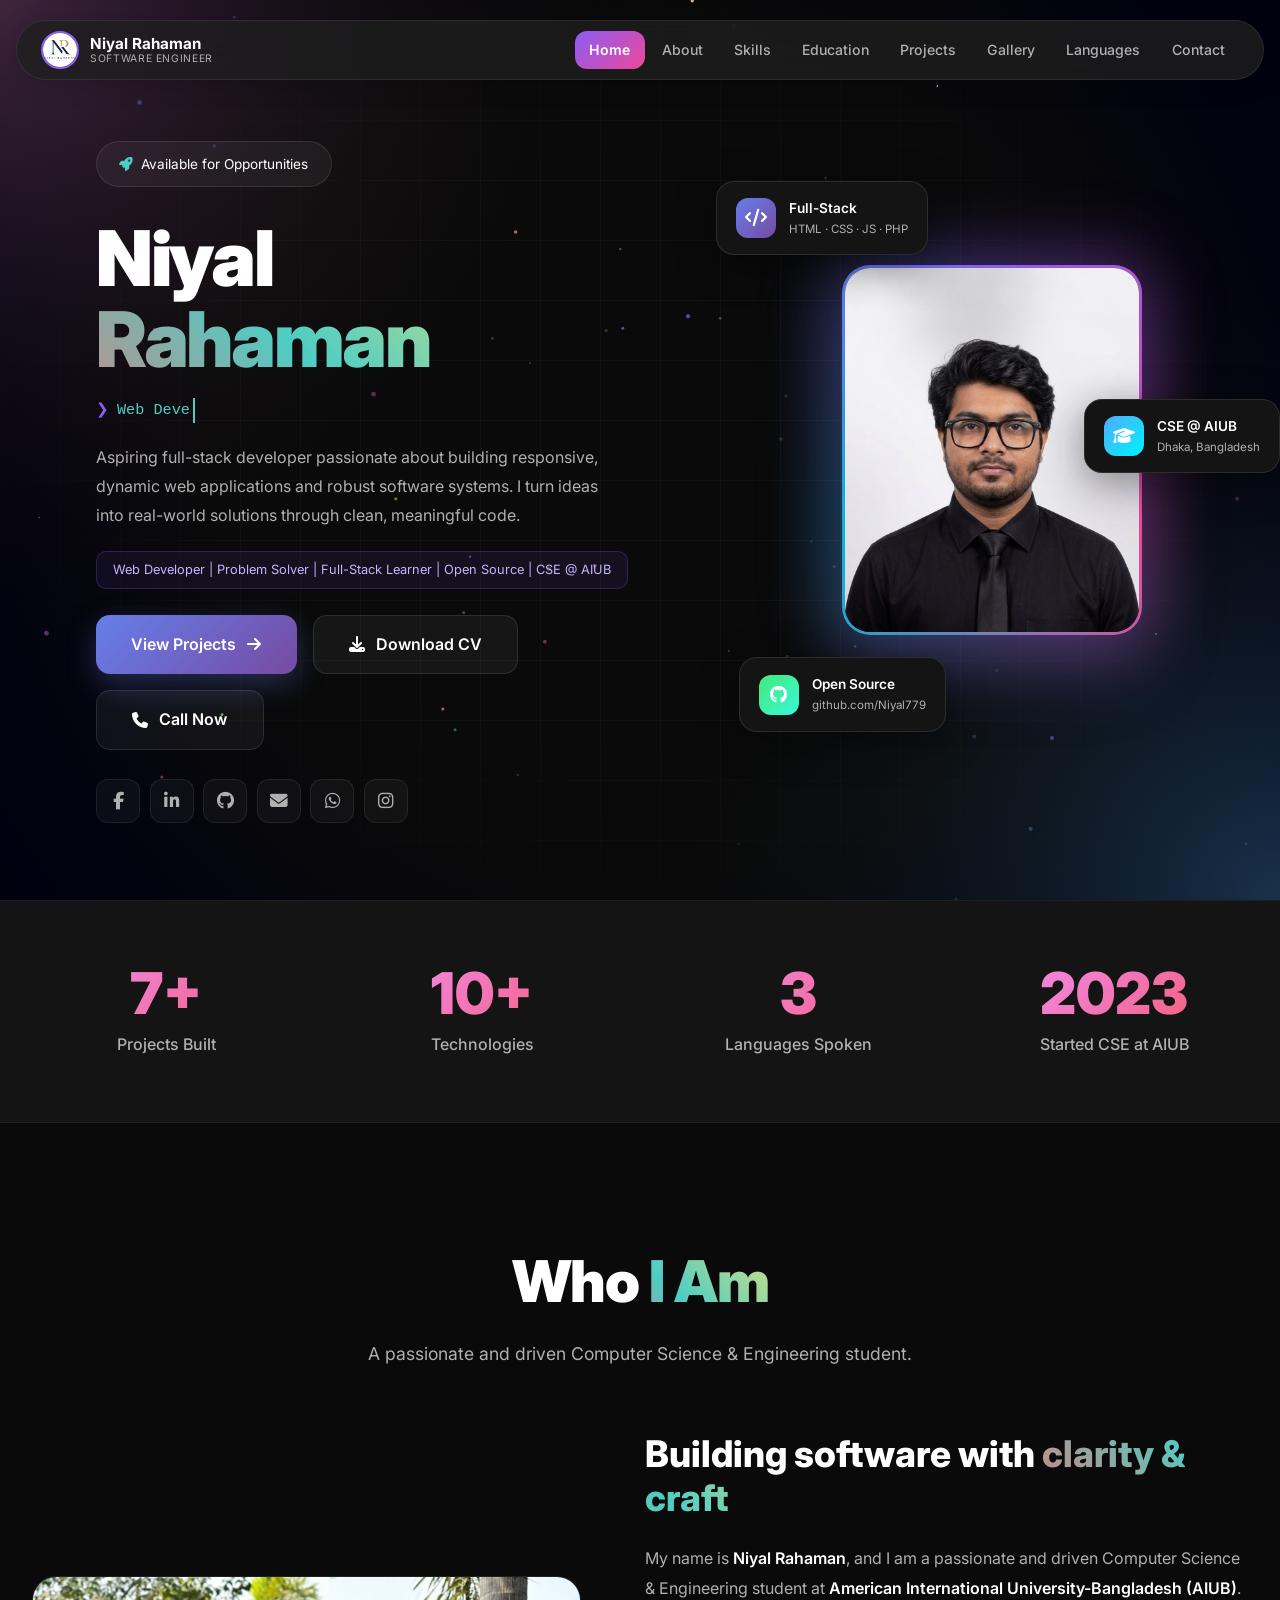
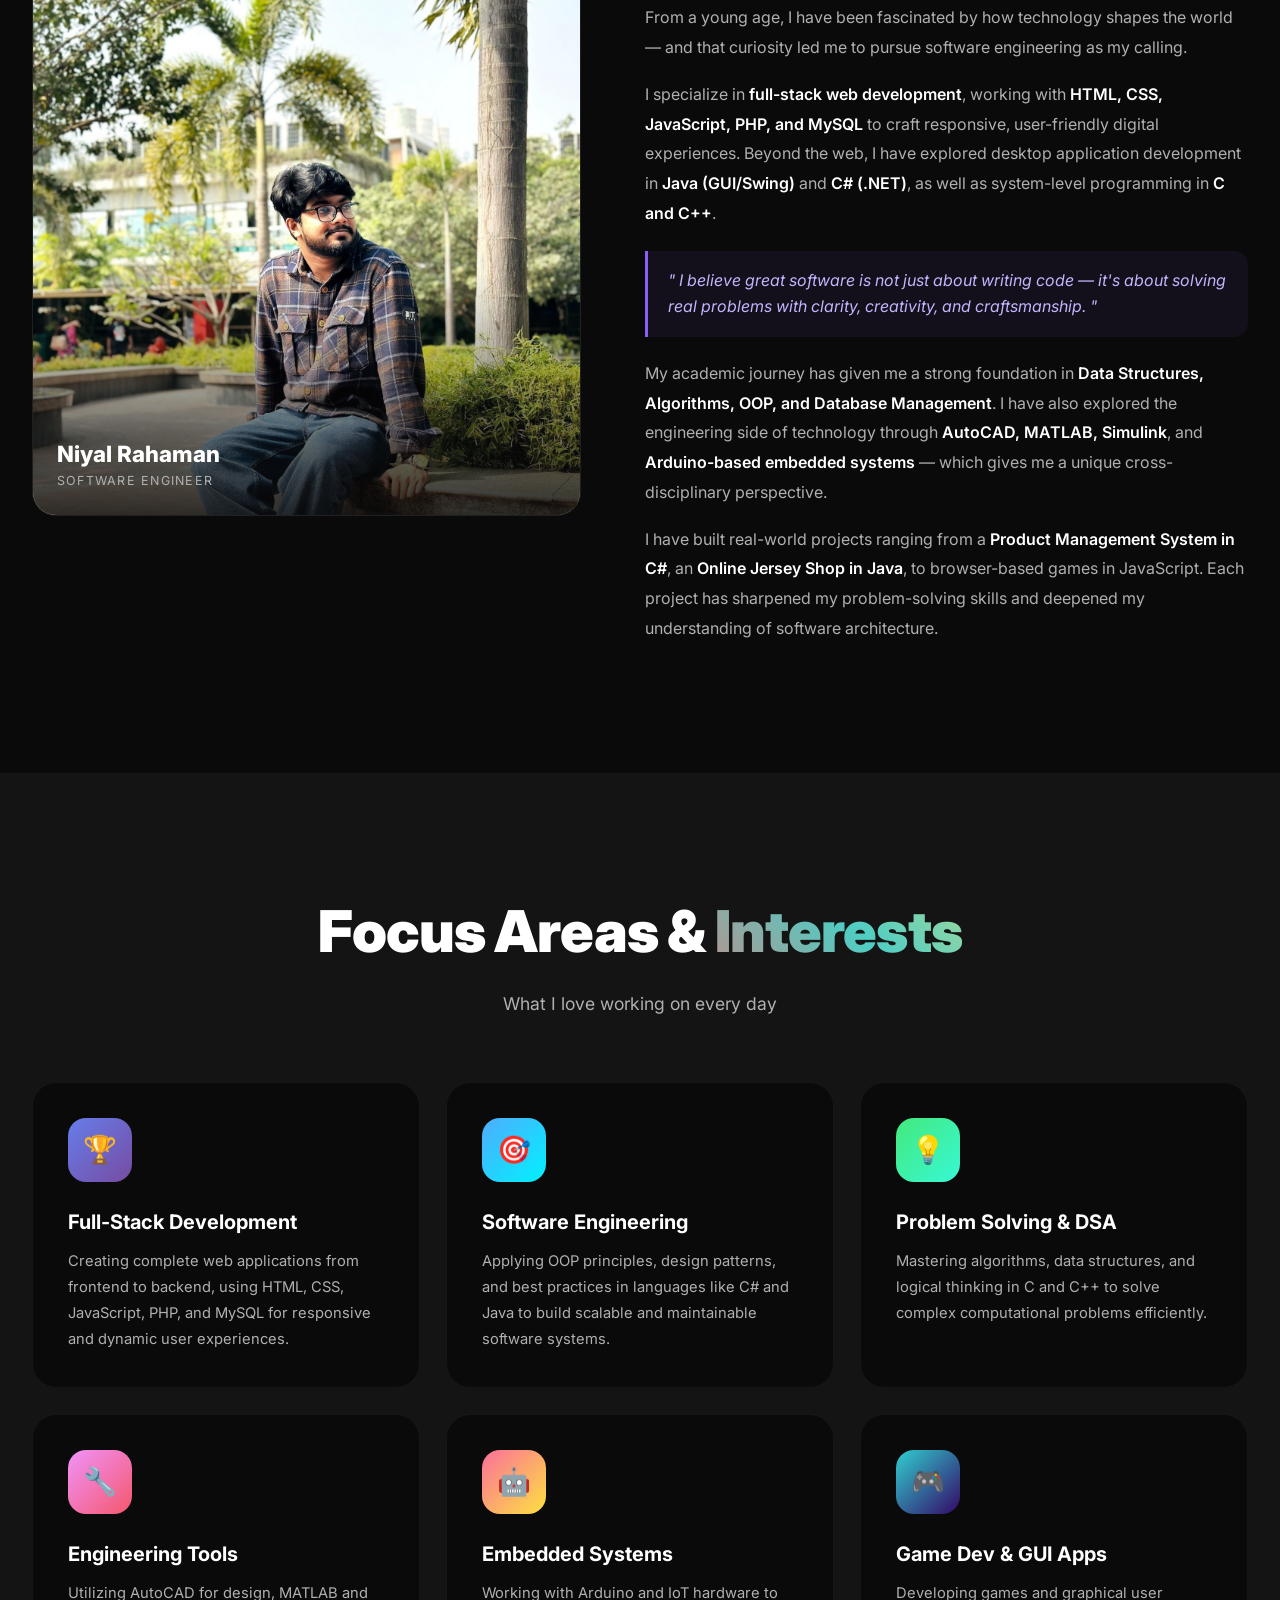
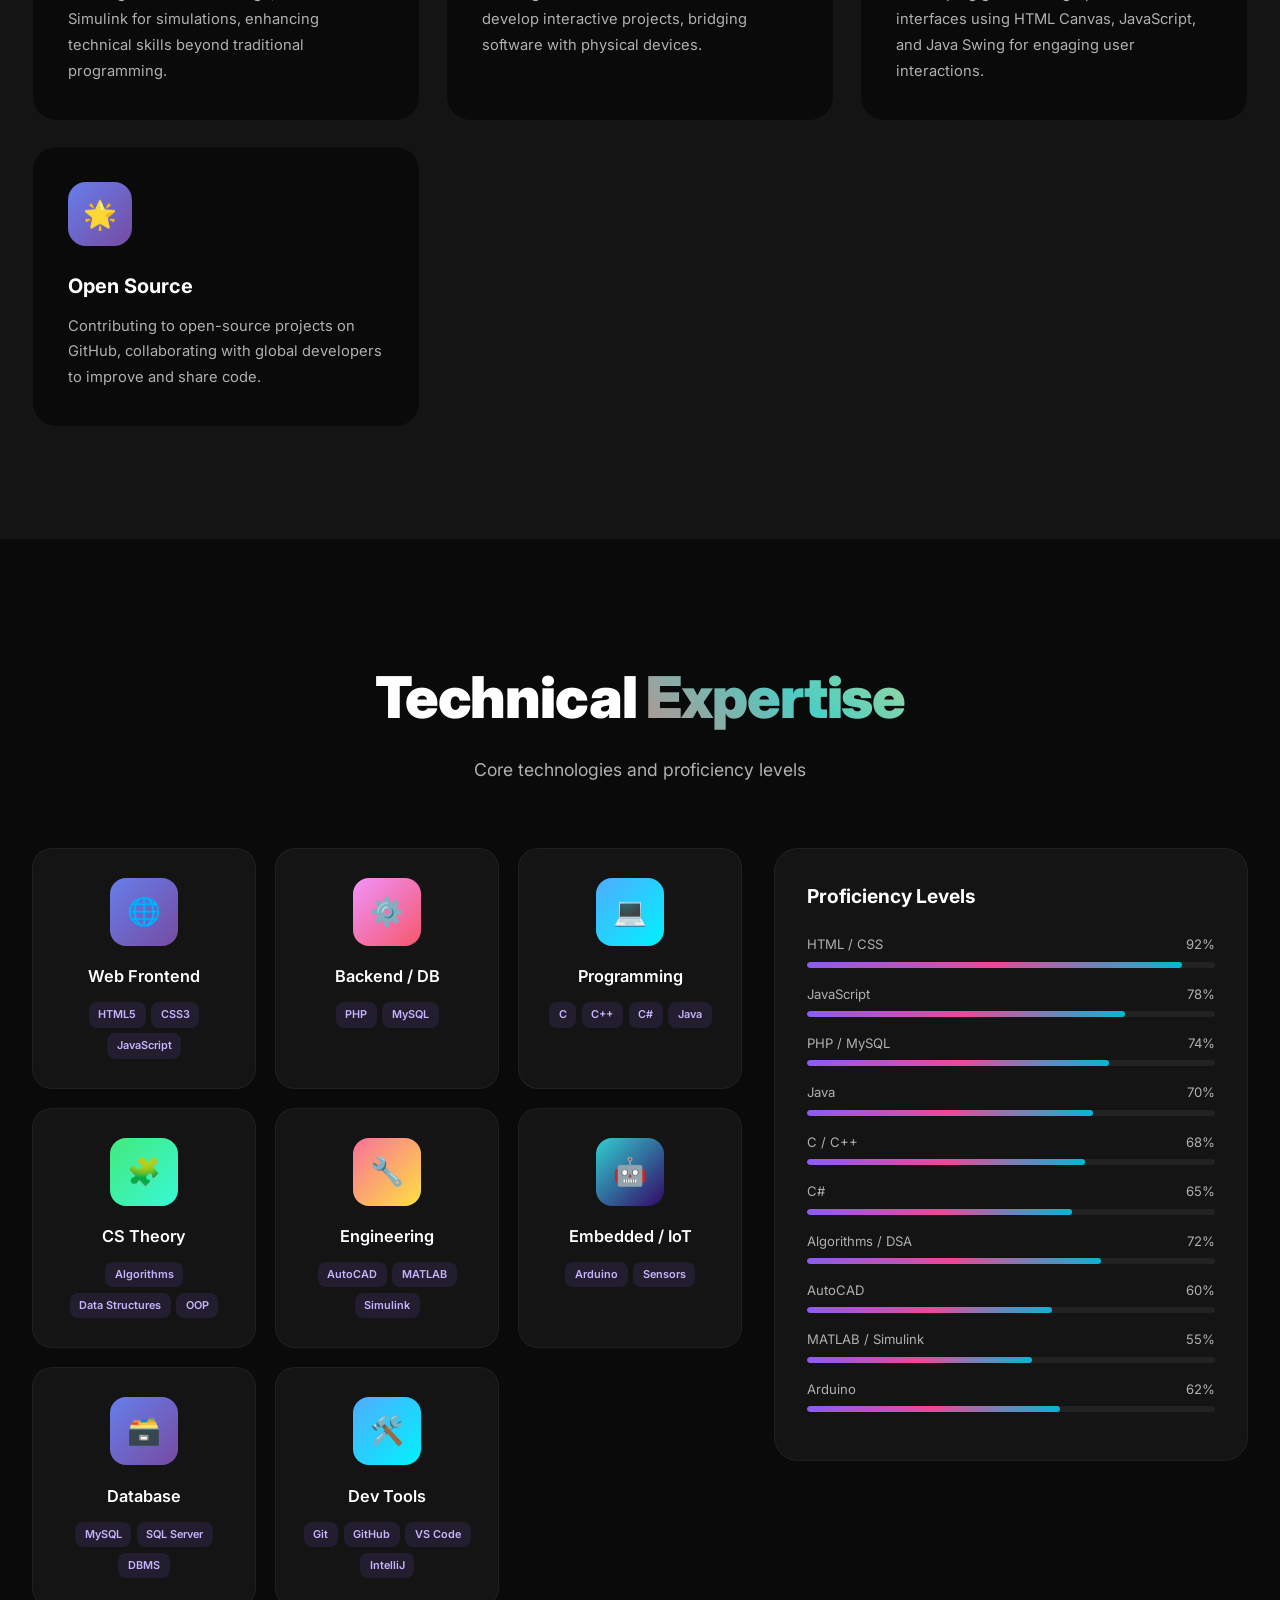
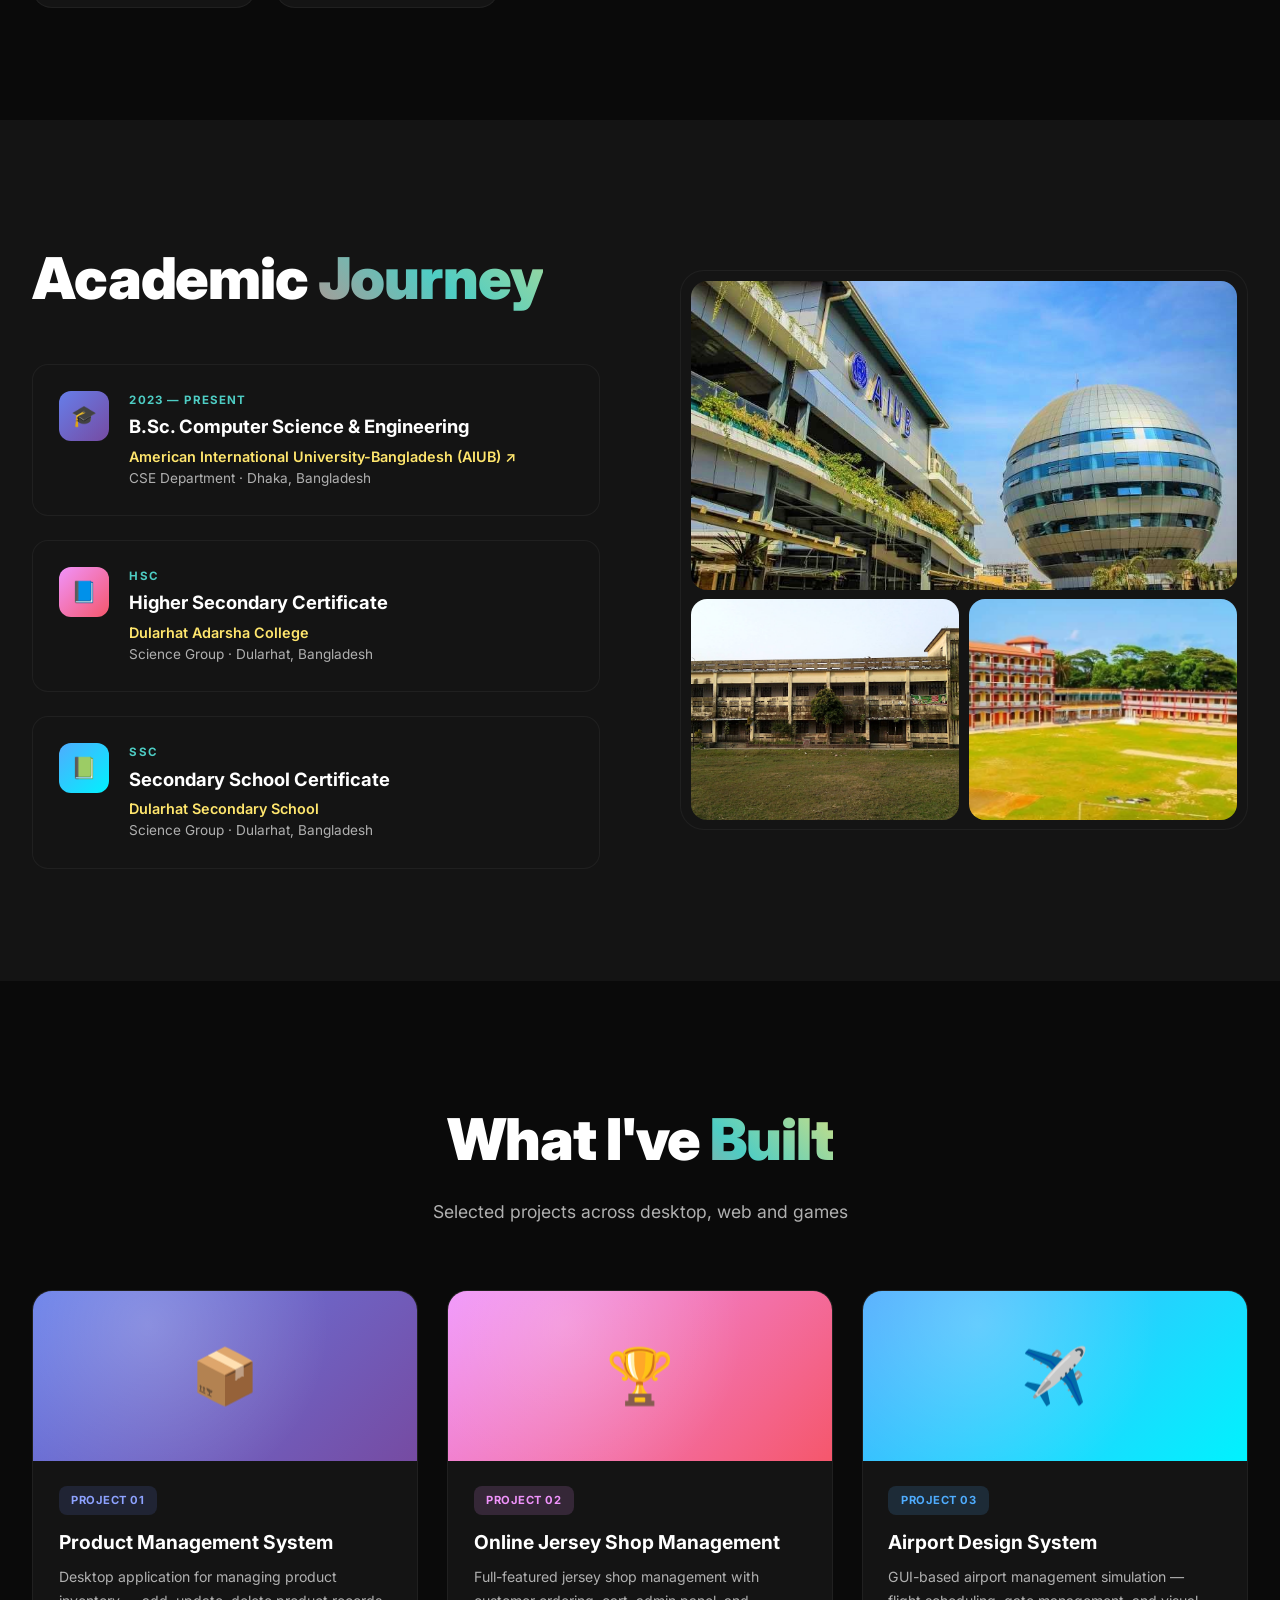
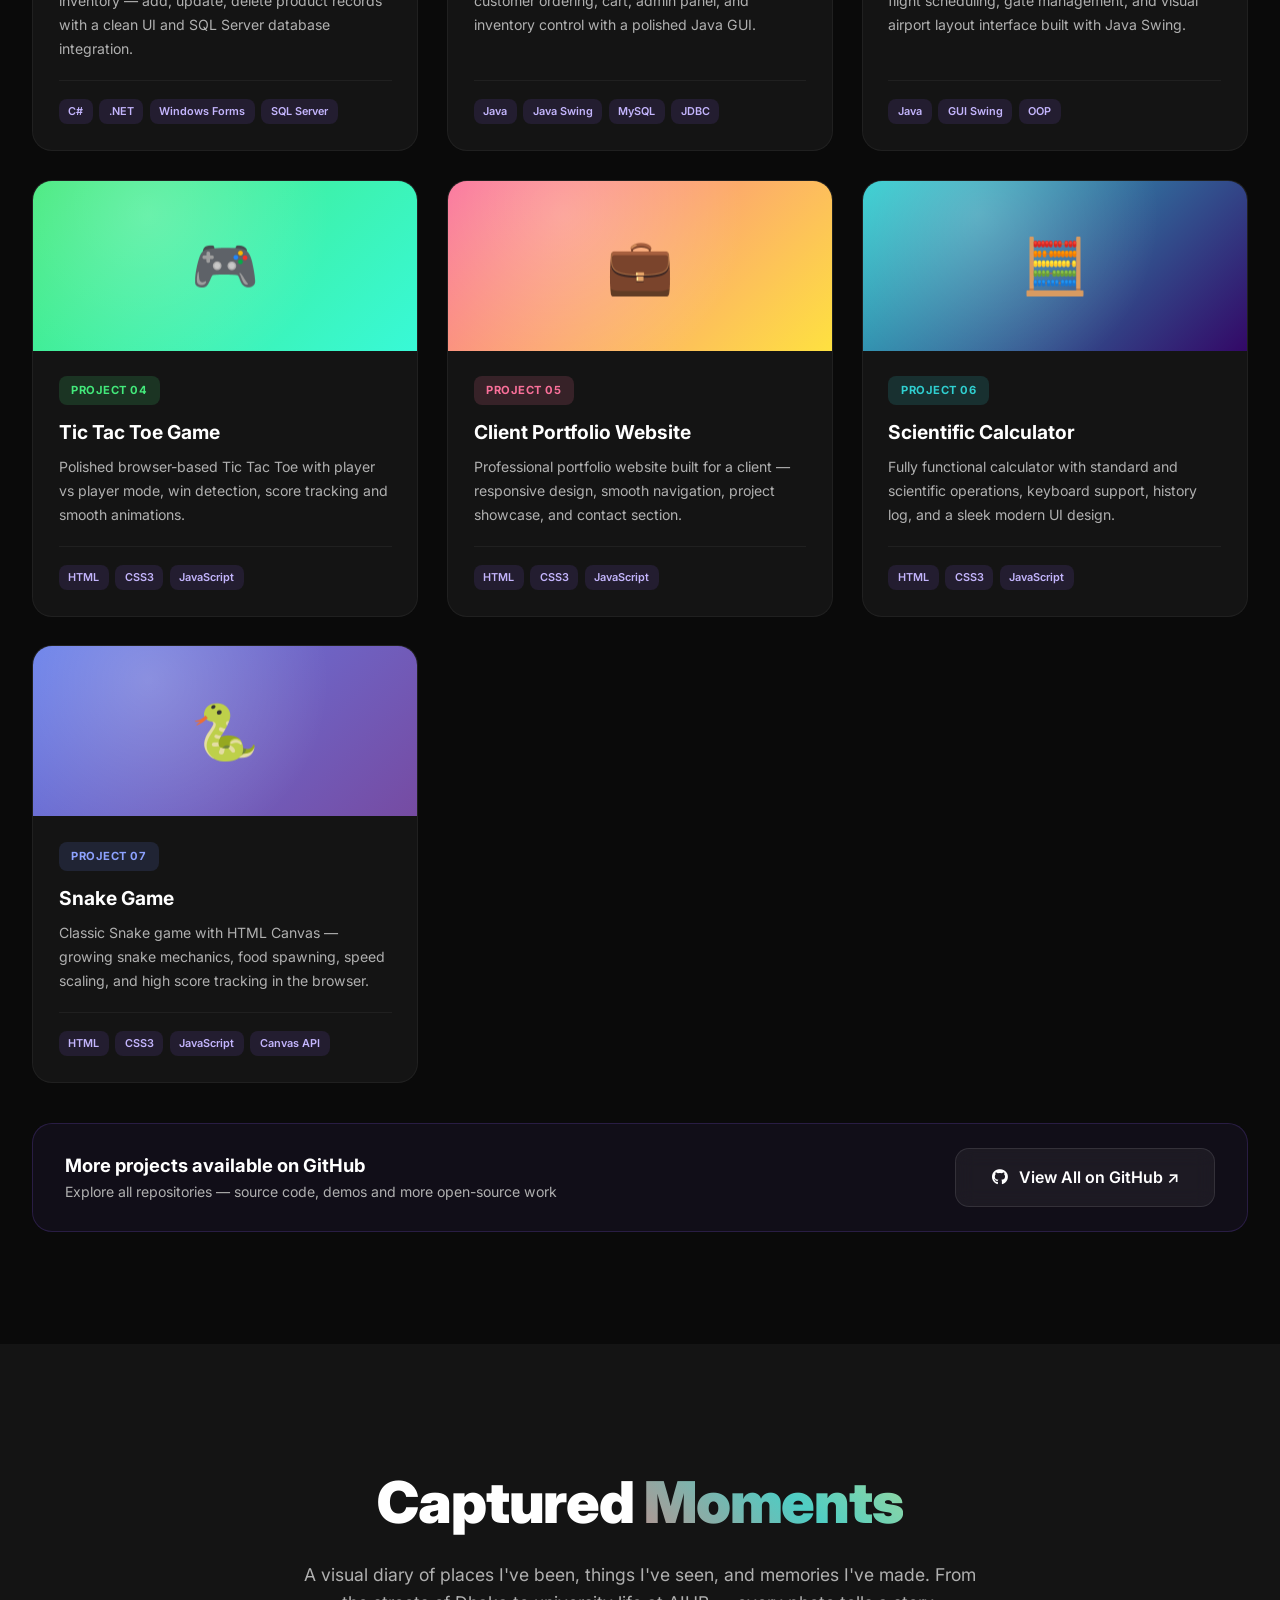
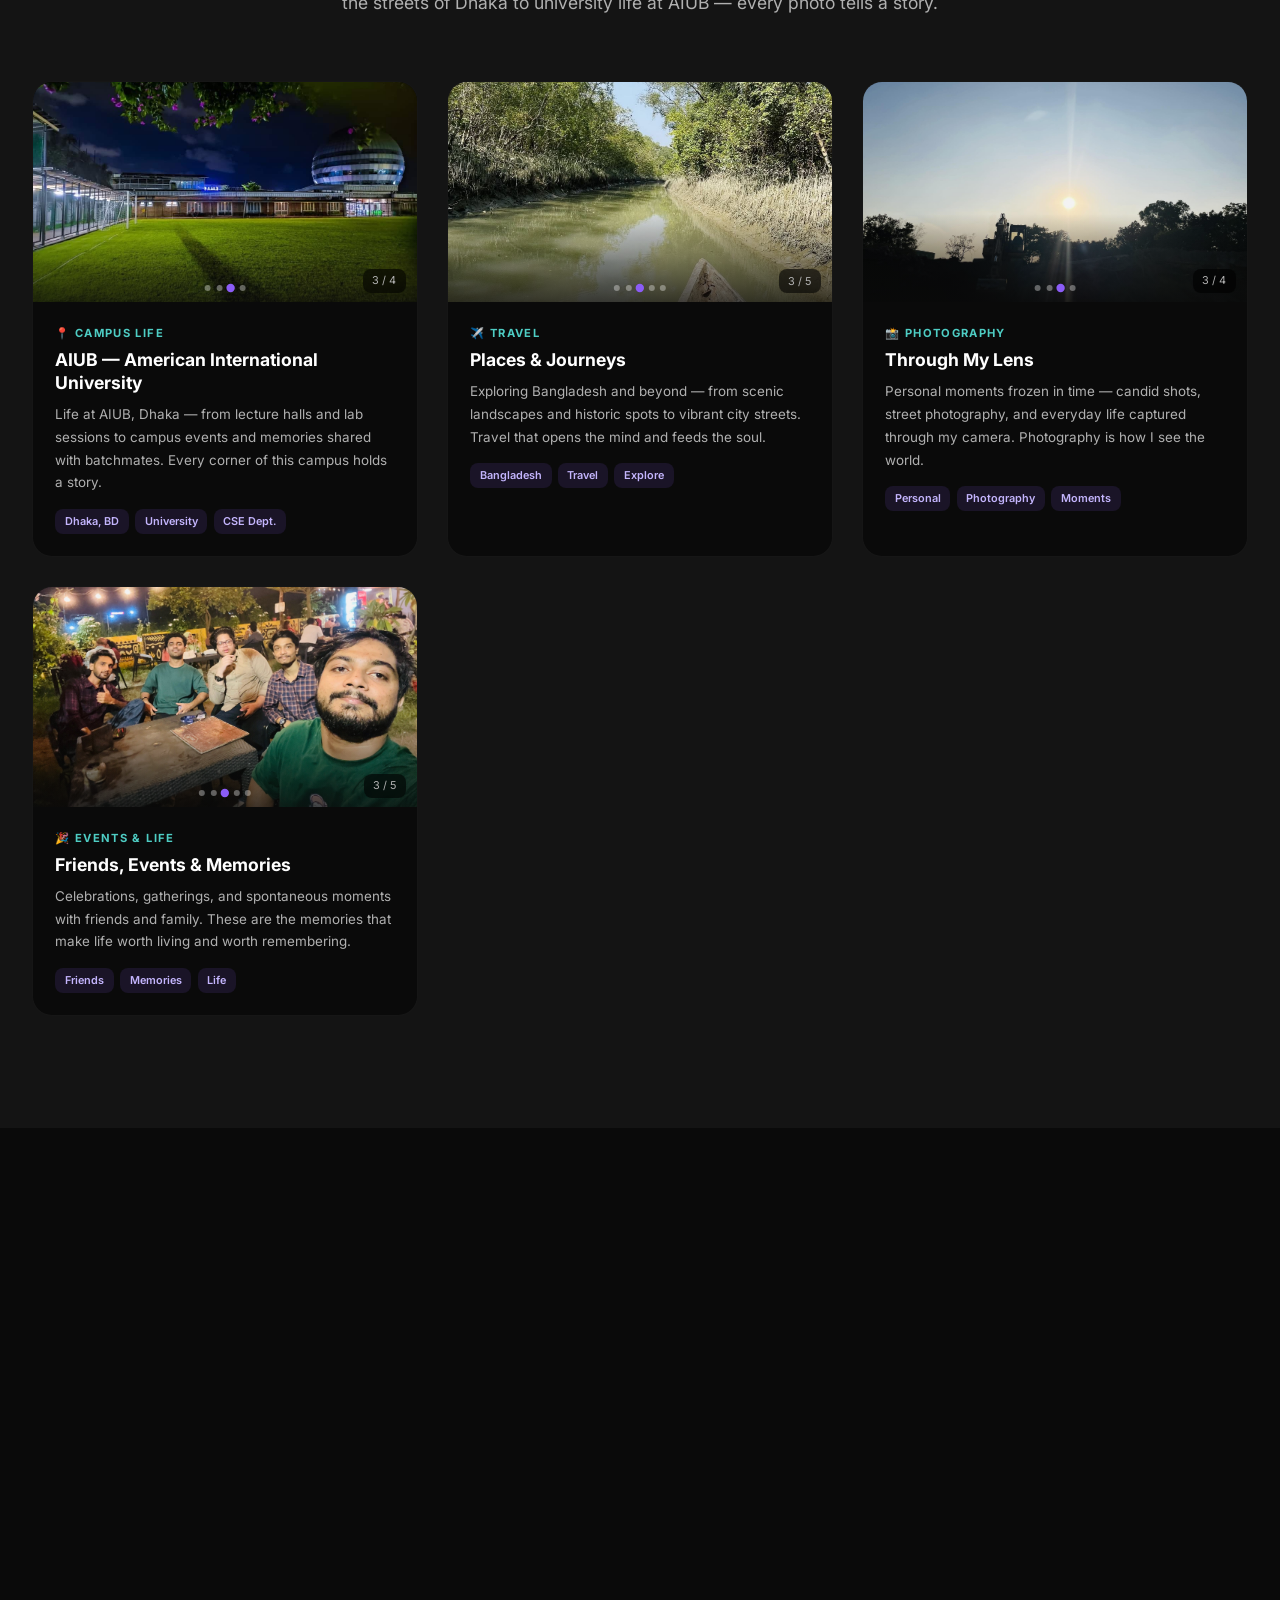
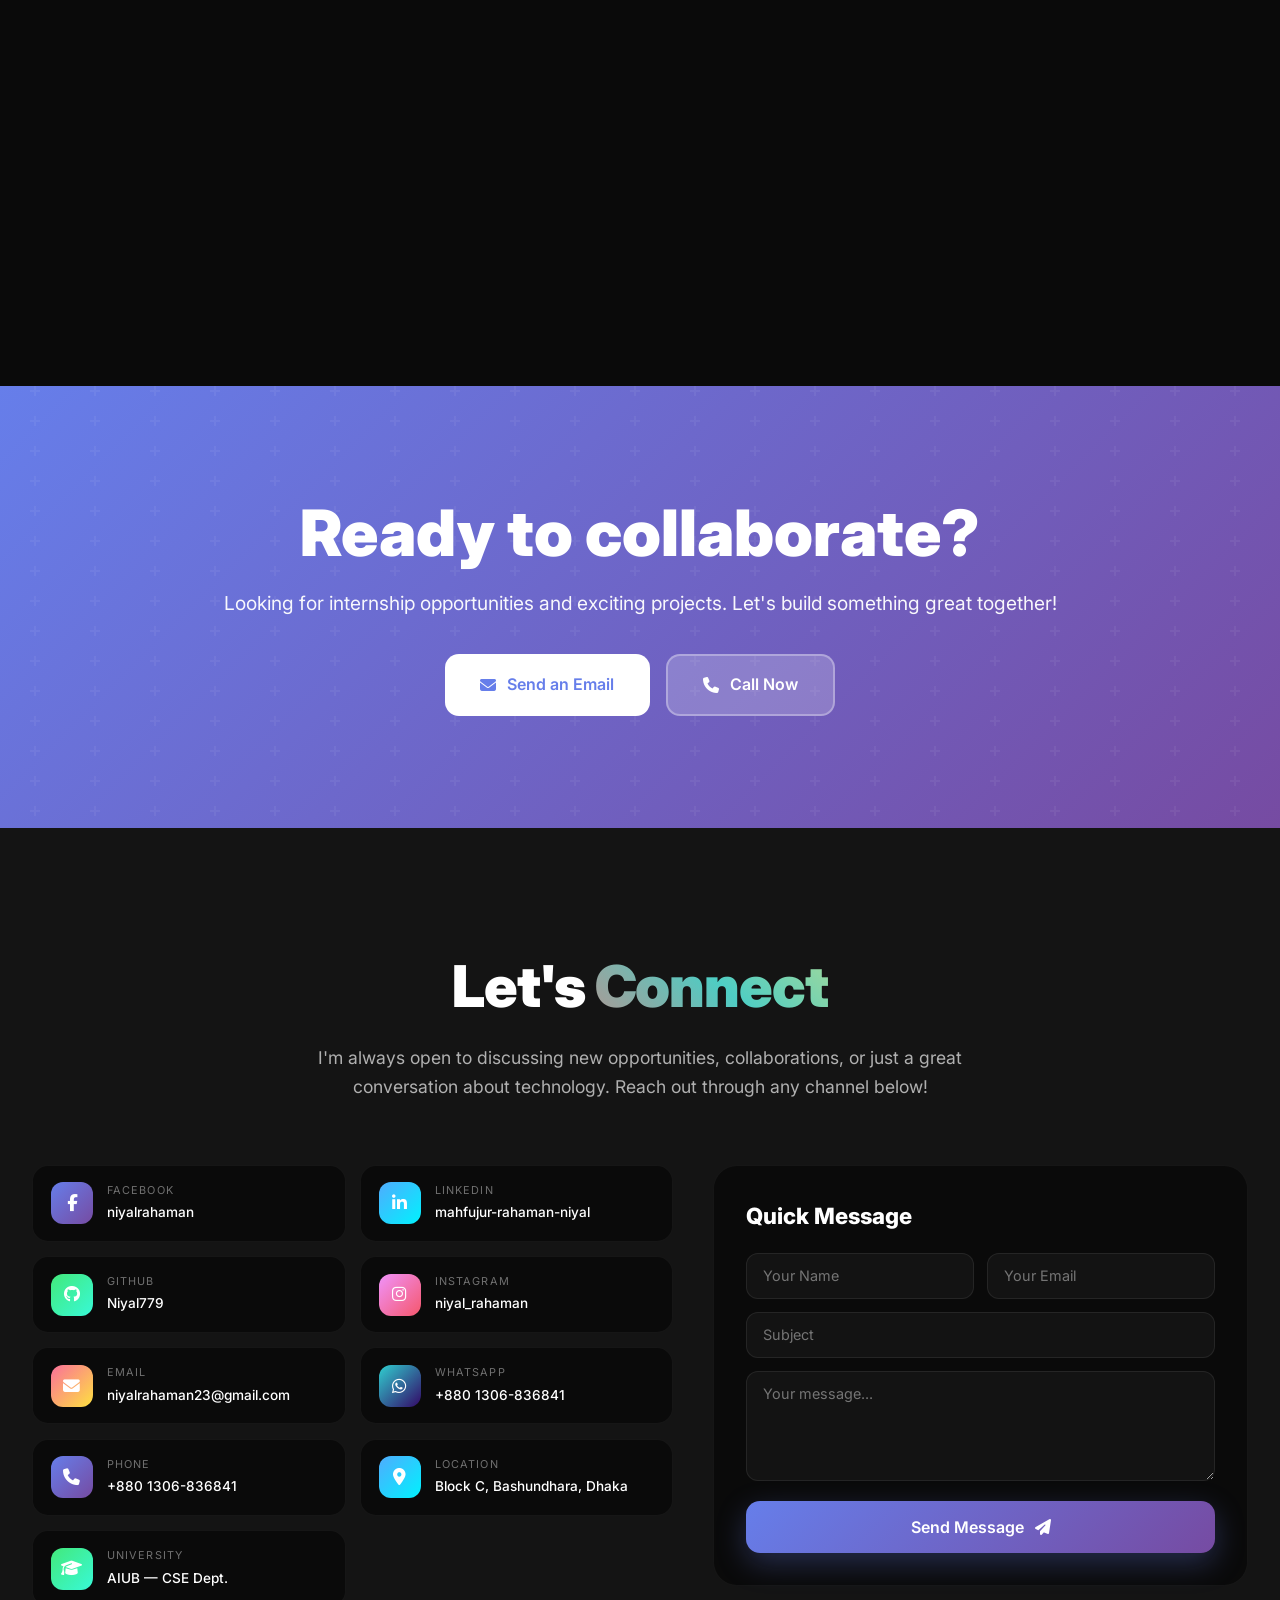
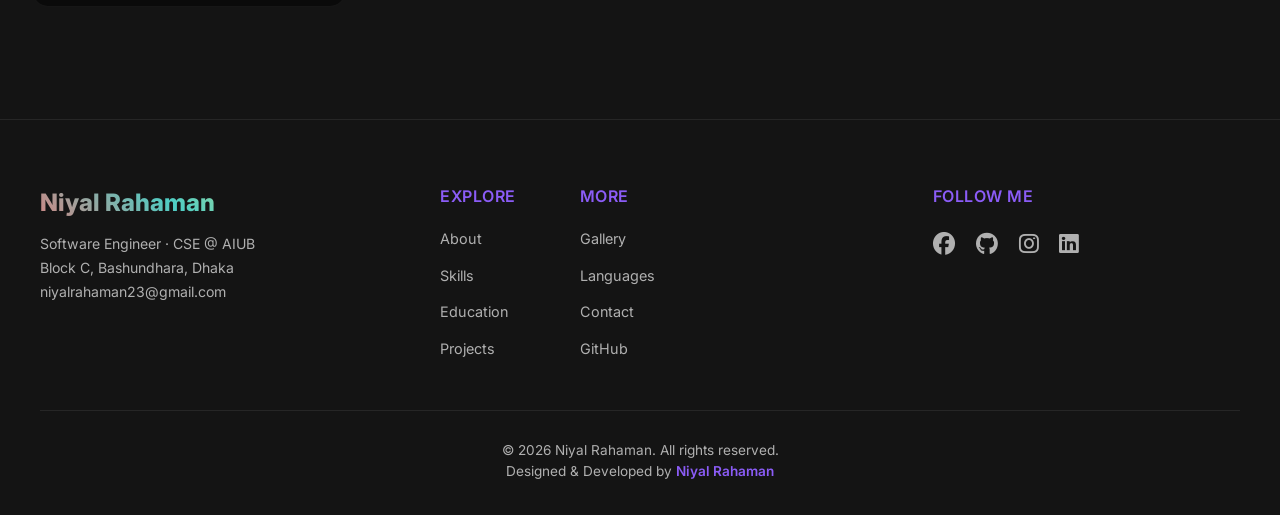
==== commit 7eac92fb: "Add files via upload" ====
--- a/index.html
+++ b/index.html
@@ -2,434 +2,714 @@
 <html lang="en">
 <head>
 <meta charset="UTF-8">
-<meta name="viewport" content="width=device-width, initial-scale=1.0, maximum-scale=1.0">
+<meta name="viewport" content="width=device-width, initial-scale=1.0">
 <title>Niyal Rahaman — Software Engineer</title>
-<link href="https://fonts.googleapis.com/css2?family=Cormorant+Garamond:ital,wght@0,300;0,400;0,600;0,700;1,300;1,600&family=Syne:wght@400;500;600;700;800&family=JetBrains+Mono:wght@300;400;500&display=swap" rel="stylesheet">
-<link rel="stylesheet" href="style.css">
+<link rel="icon" href="Niyal.png">
+<link rel="apple-touch-icon" href="Niyall.jpg">
+<meta name="theme-color" content="#8B5CF6">
+<meta property="og:title" content="Niyal Rahaman — Software Engineer">
+<meta property="og:description" content="Aspiring full-stack developer passionate about building responsive, dynamic web applications and robust software systems.">
+<meta property="og:image" content="Niyal.png">
+<meta name="twitter:card" content="summary_large_image">
+<link rel="preconnect" href="https://fonts.googleapis.com">
+<link rel="preconnect" href="https://fonts.gstatic.com" crossorigin>
+<link href="https://fonts.googleapis.com/css2?family=Inter:wght@300;400;500;600;700;800;900&display=swap" rel="stylesheet">
+<link rel="stylesheet" href="https://cdnjs.cloudflare.com/ajax/libs/font-awesome/6.5.1/css/all.min.css">
+<style>
+*{margin:0;padding:0;box-sizing:border-box}
+:root{
+  --purple:#8B5CF6;--blue:#3B82F6;--pink:#EC4899;--cyan:#06B6D4;--green:#10B981;--yellow:#FBBF24;
+  --bg-main:#0A0A0A;--bg-card:#141414;--glass:rgba(30,30,30,.8);
+  --text:#FFFFFF;--text2:#B0B0B0;--muted:#707070;--border:rgba(255,255,255,.08);
+  --accent-1:#FF6B6B;--accent-2:#4ECDC4;--accent-3:#FFE66D;--accent-5:#FF8B94;
+  --g1:linear-gradient(135deg,#667eea 0%,#764ba2 100%);
+  --g2:linear-gradient(135deg,#f093fb 0%,#f5576c 100%);
+  --g3:linear-gradient(135deg,#4facfe 0%,#00f2fe 100%);
+  --g4:linear-gradient(135deg,#43e97b 0%,#38f9d7 100%);
+  --g5:linear-gradient(135deg,#fa709a 0%,#fee140 100%);
+  --g6:linear-gradient(135deg,#30cfd0 0%,#330867 100%);
+}
+html{scroll-behavior:smooth;scroll-padding-top:90px}
+body{font-family:'Inter',-apple-system,BlinkMacSystemFont,sans-serif;background:var(--bg-main);color:var(--text);line-height:1.6;overflow-x:hidden}
+a{text-decoration:none;color:inherit}
+img{max-width:100%;display:block}
+canvas#galaxy{position:fixed;inset:0;width:100%;height:100%;z-index:-1;pointer-events:none}
+
+/* HEADER */
+#main-header{position:fixed;top:20px;left:50%;transform:translateX(-50%);width:calc(100% - 2rem);max-width:1280px;z-index:100;transition:all .4s cubic-bezier(.4,0,.2,1)}
+.header-container{background:var(--glass);backdrop-filter:blur(20px);-webkit-backdrop-filter:blur(20px);border:1px solid var(--border);border-radius:100px;box-shadow:0 4px 24px rgba(0,0,0,.2);transition:all .4s cubic-bezier(.4,0,.2,1)}
+.header-inner{display:flex;justify-content:space-between;align-items:center;padding:.6rem 1.5rem}
+#main-header.scrolled{top:0;width:100%;max-width:100%}
+#main-header.scrolled .header-container{border-radius:0;border-left:none;border-right:none;border-top:none;box-shadow:0 8px 32px rgba(0,0,0,.3)}
+.logo{display:flex;align-items:center;gap:.7rem}
+.logo img{width:38px;height:38px;border-radius:50%;object-fit:cover;object-position:center top;border:2px solid var(--purple)}
+.logo-text{display:flex;flex-direction:column;line-height:1.15}
+.logo-name{font-weight:700;font-size:.95rem}
+.logo-role{font-size:.65rem;color:var(--text2);letter-spacing:.06em;text-transform:uppercase}
+nav.desktop{display:flex;align-items:center;gap:.15rem}
+.nav-link{color:var(--text2);font-weight:500;font-size:.88rem;padding:.5rem .9rem;border-radius:12px;transition:all .3s}
+.nav-link:hover{color:#fff;background:rgba(139,92,246,.1)}
+.nav-link.active{color:#fff;background:linear-gradient(135deg,var(--purple),var(--pink));font-weight:600}
+.menu-btn{display:none;width:40px;height:40px;border-radius:100px;align-items:center;justify-content:center;background:rgba(139,92,246,.1);border:1px solid rgba(139,92,246,.3);color:var(--purple);font-size:1.15rem;cursor:pointer}
+#mobile-menu{position:fixed;top:0;left:0;width:100%;background:linear-gradient(135deg,rgba(30,30,30,.98),rgba(20,20,20,.98));backdrop-filter:blur(20px);border-bottom:1px solid var(--border);z-index:200;visibility:hidden;opacity:0;clip-path:polygon(0 0,100% 0,100% 0,0 0);transition:clip-path .4s cubic-bezier(.4,0,.2,1),opacity .3s,visibility .4s;box-shadow:0 8px 32px rgba(0,0,0,.6)}
+#mobile-menu.active{visibility:visible;opacity:1;clip-path:polygon(0 0,100% 0,100% 100%,0 100%)}
+.mm-head{display:flex;justify-content:space-between;align-items:center;padding:1.1rem 1.4rem;border-bottom:1px solid var(--border)}
+.mm-close{width:40px;height:40px;border-radius:100px;background:rgba(255,255,255,.05);border:1px solid var(--border);color:#fff;cursor:pointer;font-size:1.1rem}
+.mm-links{padding:1rem 1.2rem 1.4rem;display:flex;flex-direction:column;gap:.2rem}
+.mm-link{display:flex;align-items:center;gap:.7rem;padding:.65rem .8rem;color:var(--text2);font-weight:500;border-radius:12px;transition:all .3s}
+.mm-link i{width:20px;text-align:center}
+.mm-link:hover{background:rgba(139,92,246,.1);color:#fff}
+
+/* COMMON */
+.color-shift{background:linear-gradient(45deg,var(--accent-1),var(--accent-2),var(--accent-3),var(--accent-5));background-size:300% 300%;-webkit-background-clip:text;background-clip:text;-webkit-text-fill-color:transparent;animation:gradientShift 5s ease infinite}
+@keyframes gradientShift{0%,100%{background-position:0% 50%}50%{background-position:100% 50%}}
+@keyframes pulse{0%,100%{opacity:1}50%{opacity:.5}}
+@keyframes gridMove{to{transform:translate(60px,60px)}}
+@keyframes float1{0%,100%{transform:translateY(0) rotate(-2deg)}50%{transform:translateY(-22px) rotate(2deg)}}
+@keyframes float2{0%,100%{transform:translateY(0) rotate(2deg)}50%{transform:translateY(-30px) rotate(-2deg)}}
+@keyframes float3{0%,100%{transform:translateY(0) rotate(-3deg)}50%{transform:translateY(-26px) rotate(3deg)}}
+@keyframes spin{to{transform:rotate(360deg)}}
+@keyframes fadeInUp{from{opacity:0;transform:translateY(40px)}to{opacity:1;transform:none}}
+.animate-in{animation:fadeInUp .8s ease-out forwards;opacity:0}
+.delay-1{animation-delay:.1s}.delay-2{animation-delay:.2s}.delay-3{animation-delay:.3s}.delay-4{animation-delay:.4s}
+.rv{opacity:0;transform:translateY(30px);transition:all .6s ease-out}
+.rv.in{opacity:1;transform:none}
+
+.section{padding:7rem 2rem}
+.section.alt{background:var(--bg-card)}
+.wrap{max-width:1360px;margin:0 auto}
+.section-header{text-align:center;margin-bottom:4rem}
+.section-title{font-size:clamp(2.2rem,5vw,3.6rem);font-weight:900;letter-spacing:-.02em;margin-bottom:.8rem}
+.section-subtitle{font-size:1.1rem;color:var(--text2);max-width:700px;margin:0 auto}
+
+.btn{padding:1rem 2.2rem;border-radius:14px;font-weight:600;font-size:1rem;border:none;cursor:pointer;transition:all .4s cubic-bezier(.4,0,.2,1);display:inline-flex;align-items:center;gap:.7rem;font-family:inherit;color:#fff}
+.btn-primary{background:var(--g1);box-shadow:0 10px 30px rgba(102,126,234,.3)}
+.btn-primary:hover{transform:translateY(-3px);box-shadow:0 15px 40px rgba(102,126,234,.5)}
+.btn-secondary{background:rgba(255,255,255,.05);border:1px solid rgba(255,255,255,.1);backdrop-filter:blur(10px)}
+.btn-secondary:hover{background:rgba(255,255,255,.1);transform:translateY(-3px)}
+
+/* HERO */
+.hero{min-height:100vh;display:grid;grid-template-columns:1.1fr .9fr;max-width:1480px;margin:0 auto;position:relative;align-items:center}
+.grid-bg{position:absolute;inset:0;background-image:linear-gradient(rgba(255,255,255,.03) 1px,transparent 1px),linear-gradient(90deg,rgba(255,255,255,.03) 1px,transparent 1px);background-size:60px 60px;animation:gridMove 20s linear infinite;pointer-events:none;mask-image:radial-gradient(ellipse at center,#000 40%,transparent 80%);-webkit-mask-image:radial-gradient(ellipse at center,#000 40%,transparent 80%)}
+.hero-left{padding:8rem 3rem 4rem 6rem;position:relative;z-index:2}
+.hero-badge{display:inline-flex;align-items:center;gap:.5rem;padding:.7rem 1.4rem;background:rgba(255,255,255,.05);border:1px solid rgba(255,255,255,.1);border-radius:50px;font-size:.85rem;backdrop-filter:blur(10px);margin-bottom:2rem}
+.hero-badge i{color:var(--accent-2);animation:pulse 2s ease-in-out infinite}
+.hero-title{font-size:clamp(3rem,6vw,5.4rem);font-weight:900;line-height:1.05;letter-spacing:-.03em;margin-bottom:1.1rem}
+.tw{font-family:ui-monospace,SFMono-Regular,Menlo,monospace;color:var(--accent-2);font-size:.95rem;margin-bottom:1.3rem;display:flex;gap:.5rem;align-items:center}
+.tw::before{content:'❯';color:var(--purple)}
+#tw{border-right:2px solid var(--accent-2);padding-right:3px}
+.hero-desc{color:var(--text2);max-width:520px;line-height:1.8;margin-bottom:1.3rem}
+.roles{display:inline-block;font-size:.8rem;color:#c4b5fd;background:rgba(139,92,246,.08);border:1px solid rgba(139,92,246,.25);padding:.5rem 1rem;border-radius:10px;margin-bottom:1.6rem}
+.hero-cta{display:flex;gap:1rem;flex-wrap:wrap;margin-bottom:1.8rem}
+.socials{display:flex;gap:.6rem;flex-wrap:wrap}
+.soc{width:44px;height:44px;border-radius:12px;background:rgba(255,255,255,.04);border:1px solid var(--border);display:flex;align-items:center;justify-content:center;color:var(--text2);font-size:1.1rem;transition:all .3s}
+.soc:hover{color:#fff;background:var(--g1);transform:translateY(-4px);border-color:transparent}
+.hero-right{position:relative;height:640px;display:flex;align-items:center;justify-content:center;z-index:2}
+.photo-card{position:relative;width:300px;height:370px;border-radius:28px;padding:3px;background:conic-gradient(from 0deg,var(--purple),var(--pink),var(--cyan),var(--purple));box-shadow:0 30px 80px rgba(139,92,246,.25)}
+.photo-card::before{content:'';position:absolute;inset:-14px;border-radius:38px;background:conic-gradient(from 0deg,var(--purple),var(--pink),var(--cyan),var(--purple));filter:blur(35px);opacity:.35;z-index:-1;animation:spin 8s linear infinite}
+.photo-card .inner{width:100%;height:100%;border-radius:25px;overflow:hidden;background:var(--bg-card)}
+.photo-card img{width:100%;height:100%;object-fit:cover;object-position:center top}
+.float-card{position:absolute;background:var(--bg-card);border:1px solid rgba(255,255,255,.1);border-radius:18px;padding:1rem 1.2rem;box-shadow:0 10px 40px rgba(0,0,0,.4);backdrop-filter:blur(20px);display:flex;align-items:center;gap:.8rem;font-size:.85rem;font-weight:600}
+.float-card .ic{width:40px;height:40px;border-radius:12px;display:flex;align-items:center;justify-content:center;font-size:1.1rem}
+.float-card small{display:block;color:var(--text2);font-weight:400;font-size:.72rem}
+.fc1{top:8%;left:2%;animation:float1 6s ease-in-out infinite}
+.fc2{top:42%;right:0;animation:float2 7s ease-in-out infinite}
+.fc3{bottom:6%;left:6%;animation:float3 8s ease-in-out infinite}
+.fc1 .ic{background:var(--g1)}.fc2 .ic{background:var(--g3)}.fc3 .ic{background:var(--g4)}
+
+/* STATS */
+.stats-bar{background:var(--bg-card);border-top:1px solid rgba(255,255,255,.05);border-bottom:1px solid rgba(255,255,255,.05);padding:4rem 2rem}
+.stats-grid{display:grid;grid-template-columns:repeat(4,1fr);gap:3rem;max-width:1280px;margin:0 auto;text-align:center}
+.stat-number{font-size:3.6rem;font-weight:900;line-height:1;margin-bottom:.6rem;background:var(--g2);-webkit-background-clip:text;background-clip:text;-webkit-text-fill-color:transparent}
+.stat-label{color:var(--text2);font-weight:500}
+
+/* ABOUT */
+.about-grid{display:grid;grid-template-columns:1fr 1.1fr;gap:4rem;align-items:center}
+.about-visual{position:relative;height:540px;border-radius:24px;overflow:hidden;border:1px solid rgba(255,255,255,.05);background:var(--bg-card)}
+.about-visual img{width:100%;height:100%;object-fit:cover;object-position:center top}
+.about-visual::after{content:'';position:absolute;inset:0;background:linear-gradient(to top,rgba(10,10,10,.85),transparent 45%)}
+.about-visual .tag{position:absolute;left:1.5rem;bottom:1.5rem;z-index:2}
+.about-visual .tag h3{font-size:1.4rem;font-weight:800}
+.about-visual .tag p{font-size:.78rem;color:var(--text2);text-transform:uppercase;letter-spacing:.1em}
+.about-text h3{font-size:2.3rem;font-weight:800;line-height:1.2;margin-bottom:1.5rem}
+.about-text p{color:var(--text2);line-height:1.85;margin-bottom:1.1rem}
+.about-text strong{color:#fff;font-weight:600}
+.quote{border-left:3px solid var(--purple);background:rgba(139,92,246,.07);padding:1.1rem 1.3rem;border-radius:0 14px 14px 0;color:#c4b5fd;font-style:italic;margin:1.4rem 0}
+
+/* FEATURES (focus areas) */
+.features-grid{display:grid;grid-template-columns:repeat(auto-fit,minmax(300px,1fr));gap:1.6rem}
+.feature-card{background:var(--bg-main);border:1px solid rgba(255,255,255,.05);border-radius:24px;padding:2.2rem;transition:all .4s cubic-bezier(.4,0,.2,1)}
+.feature-card:hover{transform:translateY(-8px);border-color:rgba(255,255,255,.15)}
+.f-ico{width:64px;height:64px;border-radius:18px;display:flex;align-items:center;justify-content:center;font-size:1.7rem;margin-bottom:1.5rem}
+.feature-card:nth-child(6n+1) .f-ico{background:var(--g1)}.feature-card:nth-child(6n+2) .f-ico{background:var(--g3)}.feature-card:nth-child(6n+3) .f-ico{background:var(--g4)}
+.feature-card:nth-child(6n+4) .f-ico{background:var(--g2)}.feature-card:nth-child(6n+5) .f-ico{background:var(--g5)}.feature-card:nth-child(6n+6) .f-ico{background:var(--g6)}
+.feature-card h3{font-size:1.25rem;font-weight:700;margin-bottom:.7rem}
+.feature-card p{color:var(--text2);font-size:.92rem;line-height:1.75}
+
+/* SKILLS */
+.skills-layout{display:grid;grid-template-columns:1.5fr 1fr;gap:2rem;align-items:start}
+.cat-grid{display:grid;grid-template-columns:repeat(auto-fit,minmax(200px,1fr));gap:1.2rem}
+.cat-card{background:var(--bg-card);border:1px solid rgba(255,255,255,.05);border-radius:20px;padding:1.8rem 1.4rem;text-align:center;transition:all .4s cubic-bezier(.4,0,.2,1);position:relative;overflow:hidden}
+.cat-card::before{content:'';position:absolute;inset:0;background:var(--g1);opacity:0;transition:opacity .4s}
+.cat-card:hover::before{opacity:.1}
+.cat-card:hover{transform:translateY(-8px) scale(1.02);border-color:rgba(255,255,255,.2)}
+.cat-ico{width:68px;height:68px;border-radius:16px;margin:0 auto 1.1rem;display:flex;align-items:center;justify-content:center;font-size:1.7rem;position:relative;z-index:1;transition:all .4s}
+.cat-card:hover .cat-ico{transform:scale(1.1) rotate(5deg)}
+.cat-card:nth-child(1) .cat-ico{background:var(--g1)}.cat-card:nth-child(2) .cat-ico{background:var(--g2)}.cat-card:nth-child(3) .cat-ico{background:var(--g3)}.cat-card:nth-child(4) .cat-ico{background:var(--g4)}
+.cat-card:nth-child(5) .cat-ico{background:var(--g5)}.cat-card:nth-child(6) .cat-ico{background:var(--g6)}.cat-card:nth-child(7) .cat-ico{background:var(--g1)}.cat-card:nth-child(8) .cat-ico{background:var(--g3)}
+.cat-card h3{font-size:1.02rem;font-weight:600;margin-bottom:.8rem;position:relative;z-index:1}
+.chips{display:flex;flex-wrap:wrap;gap:.35rem;justify-content:center;position:relative;z-index:1}
+.chip{font-size:.68rem;font-weight:600;padding:.25rem .6rem;border-radius:8px;background:rgba(139,92,246,.12);color:#c4b5fd}
+.prof{background:var(--bg-card);border:1px solid rgba(255,255,255,.05);border-radius:24px;padding:2rem}
+.prof h3{font-size:1.2rem;font-weight:700;margin-bottom:1.4rem}
+.bar-item{margin-bottom:1rem}
+.bar-top{display:flex;justify-content:space-between;font-size:.82rem;color:var(--text2);margin-bottom:.4rem}
+.bar{height:6px;background:rgba(255,255,255,.06);border-radius:10px;overflow:hidden}
+.bar-fill{height:100%;border-radius:10px;background:linear-gradient(90deg,var(--purple),var(--pink),var(--cyan));width:0;transition:width 1.2s cubic-bezier(.25,.46,.45,.94)}
+
+/* EDUCATION (journey) */
+.path-grid{display:grid;grid-template-columns:1fr 1fr;gap:5rem;align-items:center}
+.path-steps{display:flex;flex-direction:column;gap:1.5rem}
+.path-step{display:flex;gap:1.3rem;padding:1.6rem;background:var(--bg-card);border:1px solid rgba(255,255,255,.05);border-radius:16px;transition:all .4s}
+.path-step:hover{transform:translateX(10px);border-color:rgba(255,255,255,.15)}
+.step-num{width:50px;height:50px;border-radius:12px;display:flex;align-items:center;justify-content:center;font-size:1.3rem;flex-shrink:0}
+.path-step:nth-child(1) .step-num{background:var(--g1)}.path-step:nth-child(2) .step-num{background:var(--g2)}.path-step:nth-child(3) .step-num{background:var(--g3)}
+.step-yr{font-size:.72rem;color:var(--accent-2);font-weight:700;letter-spacing:.1em;text-transform:uppercase;margin-bottom:.2rem}
+.step-content h4{font-size:1.15rem;font-weight:700;margin-bottom:.2rem}
+.step-place{color:var(--accent-3);font-weight:600;font-size:.9rem}
+.step-content p{color:var(--text2);font-size:.85rem}
+.edu-visual{height:560px;border-radius:24px;overflow:hidden;border:1px solid rgba(255,255,255,.05);background:var(--bg-card);display:grid;grid-template-rows:1.4fr 1fr;gap:.6rem;padding:.6rem}
+.edu-visual .big,.edu-visual .row{border-radius:16px;overflow:hidden;background:#1b1b1b}
+.edu-visual .row{display:grid;grid-template-columns:1fr 1fr;gap:.6rem;background:none;border-radius:0}
+.edu-visual .row div{border-radius:16px;overflow:hidden;background:#1b1b1b}
+.edu-visual img{width:100%;height:100%;object-fit:cover;transition:transform .6s}
+.edu-visual div:hover>img{transform:scale(1.06)}
+
+/* PROJECTS */
+.courses-grid{display:grid;grid-template-columns:repeat(auto-fill,minmax(340px,1fr));gap:1.8rem}
+.course-card{background:var(--bg-card);border:1px solid rgba(255,255,255,.05);border-radius:20px;overflow:hidden;transition:all .4s cubic-bezier(.4,0,.2,1);display:flex;flex-direction:column}
+.course-card:hover{transform:translateY(-10px);border-color:rgba(255,255,255,.15);box-shadow:0 20px 60px rgba(0,0,0,.4)}
+.course-img{height:170px;display:flex;align-items:center;justify-content:center;font-size:3.4rem;position:relative;overflow:hidden}
+.course-img::after{content:'';position:absolute;inset:0;background:radial-gradient(circle at 30% 20%,rgba(255,255,255,.22),transparent 60%)}
+.course-card:nth-child(7n+1) .course-img{background:var(--g1)}.course-card:nth-child(7n+2) .course-img{background:var(--g2)}.course-card:nth-child(7n+3) .course-img{background:var(--g3)}
+.course-card:nth-child(7n+4) .course-img{background:var(--g4)}.course-card:nth-child(7n+5) .course-img{background:var(--g5)}.course-card:nth-child(7n+6) .course-img{background:var(--g6)}.course-card:nth-child(7n+7) .course-img{background:var(--g1)}
+.course-img span{position:relative;z-index:1;transition:transform .4s}
+.course-card:hover .course-img span{transform:scale(1.2) rotate(-6deg)}
+.course-body{padding:1.6rem;display:flex;flex-direction:column;flex:1}
+.course-cat{display:inline-block;align-self:flex-start;padding:.35rem .8rem;border-radius:8px;font-size:.7rem;font-weight:700;margin-bottom:.9rem;text-transform:uppercase;letter-spacing:.5px;background:rgba(102,126,234,.15);color:#8da2ff}
+.course-card:nth-child(7n+2) .course-cat{background:rgba(240,147,251,.15);color:#f093fb}
+.course-card:nth-child(7n+3) .course-cat{background:rgba(79,172,254,.15);color:#4facfe}
+.course-card:nth-child(7n+4) .course-cat{background:rgba(67,233,123,.15);color:#43e97b}
+.course-card:nth-child(7n+5) .course-cat{background:rgba(250,112,154,.15);color:#fa709a}
+.course-card:nth-child(7n+6) .course-cat{background:rgba(48,207,208,.15);color:#30cfd0}
+.course-title{font-size:1.2rem;font-weight:700;margin-bottom:.6rem;line-height:1.35}
+.course-desc{color:var(--text2);font-size:.88rem;line-height:1.7;margin-bottom:1.2rem;flex:1}
+.course-foot{display:flex;flex-wrap:wrap;gap:.4rem;padding-top:1.1rem;border-top:1px solid rgba(255,255,255,.05)}
+.gh-banner{margin-top:2.5rem;display:flex;justify-content:space-between;align-items:center;gap:1rem;flex-wrap:wrap;background:rgba(139,92,246,.06);border:1px solid rgba(139,92,246,.2);border-radius:20px;padding:1.5rem 2rem}
+.gh-banner h4{font-size:1.15rem;font-weight:700}
+.gh-banner p{color:var(--text2);font-size:.88rem}
+
+/* GALLERY */
+.gallery-grid{display:grid;grid-template-columns:repeat(auto-fill,minmax(300px,1fr));gap:1.8rem}
+.gbox{background:var(--bg-main);border:1px solid rgba(255,255,255,.05);border-radius:20px;overflow:hidden;transition:all .4s}
+.gbox:hover{transform:translateY(-8px);border-color:rgba(255,255,255,.15);box-shadow:0 20px 60px rgba(0,0,0,.4)}
+.gslider{position:relative;height:220px;overflow:hidden;background:#111}
+.gslider img{position:absolute;inset:0;width:100%;height:100%;object-fit:cover;opacity:0;transition:opacity .8s ease}
+.gslider img.active{opacity:1}
+.gslider::after{content:'';position:absolute;inset:0;background:linear-gradient(to bottom,transparent 60%,rgba(10,10,10,.75));pointer-events:none}
+.gcount{position:absolute;right:.7rem;bottom:.6rem;z-index:2;background:rgba(0,0,0,.6);backdrop-filter:blur(6px);padding:.2rem .6rem;border-radius:8px;font-size:.68rem;color:var(--text2)}
+.gdots{position:absolute;left:50%;bottom:.7rem;transform:translateX(-50%);display:flex;gap:.35rem;z-index:2}
+.gdot{width:6px;height:6px;border-radius:50%;background:rgba(255,255,255,.35);cursor:pointer;transition:all .3s}
+.gdot.active{background:var(--purple);transform:scale(1.4)}
+.gbox-info{padding:1.4rem}
+.gbox-tag{font-size:.7rem;font-weight:700;letter-spacing:.12em;text-transform:uppercase;color:var(--accent-2);margin-bottom:.4rem}
+.gbox-title{font-size:1.1rem;font-weight:700;margin-bottom:.5rem;line-height:1.3}
+.gbox-desc{color:var(--text2);font-size:.84rem;line-height:1.7}
+.gbox-meta{display:flex;gap:.4rem;flex-wrap:wrap;margin-top:.9rem}
+
+/* LANGUAGES */
+.lang-grid{display:grid;grid-template-columns:repeat(auto-fit,minmax(300px,1fr));gap:1.8rem;max-width:1100px;margin:0 auto}
+.pricing-card{background:var(--bg-card);border:1px solid rgba(255,255,255,.05);border-radius:24px;padding:2.4rem;text-align:center;transition:all .4s}
+.pricing-card:hover{transform:translateY(-10px);border-color:rgba(255,255,255,.2)}
+.pricing-card.featured{background:var(--g1);border:none;transform:scale(1.04)}
+.pricing-card.featured:hover{transform:translateY(-10px) scale(1.04)}
+.lang-badge{display:inline-block;padding:.45rem 1rem;background:rgba(255,255,255,.1);border-radius:50px;font-size:.7rem;font-weight:700;text-transform:uppercase;margin-bottom:1.2rem}
+.lang-name{font-size:2rem;font-weight:800;margin-bottom:.4rem}
+.lang-pct{font-size:3rem;font-weight:900;margin-bottom:1rem}
+.lang-bar{height:6px;background:rgba(255,255,255,.1);border-radius:10px;overflow:hidden;margin-bottom:1.3rem}
+.lang-bar div{height:100%;width:0;background:linear-gradient(90deg,var(--purple),var(--pink));border-radius:10px;transition:width 1.2s ease .3s}
+.pricing-card.featured .lang-bar div{background:#fff}
+.lang-desc{color:var(--text2);font-size:.88rem;line-height:1.75;text-align:left}
+.pricing-card.featured .lang-desc{color:rgba(255,255,255,.9)}
+
+/* CTA + CONTACT */
+.cta-section{padding:7rem 2rem;background:var(--g1);position:relative;overflow:hidden;text-align:center}
+.cta-section::before{content:'';position:absolute;inset:0;background:url("data:image/svg+xml,%3Csvg width='60' height='60' viewBox='0 0 60 60' xmlns='http://www.w3.org/2000/svg'%3E%3Cg fill='%23ffffff' fill-opacity='0.05'%3E%3Cpath d='M36 34v-4h-2v4h-4v2h4v4h2v-4h4v-2h-4zm0-30V0h-2v4h-4v2h4v4h2V6h4V4h-4z'/%3E%3C/g%3E%3C/svg%3E")}
+.cta-content{position:relative;z-index:1;max-width:850px;margin:0 auto}
+.cta-content h2{font-size:clamp(2.4rem,5vw,4.2rem);font-weight:900;line-height:1.1;margin-bottom:1.2rem}
+.cta-content p{font-size:1.2rem;color:rgba(255,255,255,.95);margin-bottom:2.2rem}
+.cta-content .btn{background:#fff;color:#667eea}
+.cta-content .btn:hover{transform:translateY(-3px) scale(1.05);box-shadow:0 20px 60px rgba(0,0,0,.3)}
+.cta-content .btn.ghost{background:rgba(255,255,255,.2);color:#fff;border:2px solid rgba(255,255,255,.3)}
+.cta-btns{display:flex;gap:1rem;justify-content:center;flex-wrap:wrap}
+.contact-grid{display:grid;grid-template-columns:1.2fr 1fr;gap:2.5rem;align-items:start}
+.c-links{display:grid;grid-template-columns:1fr 1fr;gap:.9rem}
+.clink{display:flex;align-items:center;gap:.9rem;padding:1rem 1.1rem;background:var(--bg-main);border:1px solid rgba(255,255,255,.05);border-radius:16px;transition:all .3s}
+a.clink:hover{transform:translateY(-4px);border-color:rgba(139,92,246,.4);background:rgba(139,92,246,.05)}
+.clink .ci{width:42px;height:42px;border-radius:12px;display:flex;align-items:center;justify-content:center;font-size:1.05rem;flex-shrink:0}
+.clink:nth-child(6n+1) .ci{background:var(--g1)}.clink:nth-child(6n+2) .ci{background:var(--g3)}.clink:nth-child(6n+3) .ci{background:var(--g4)}
+.clink:nth-child(6n+4) .ci{background:var(--g2)}.clink:nth-child(6n+5) .ci{background:var(--g5)}.clink:nth-child(6n+6) .ci{background:var(--g6)}
+.cl{display:block;font-size:.68rem;text-transform:uppercase;letter-spacing:.1em;color:var(--muted)}
+.cv{font-size:.85rem;font-weight:500;word-break:break-word}
+.qform{background:var(--bg-main);border:1px solid rgba(255,255,255,.05);border-radius:24px;padding:2rem}
+.qform h3{font-size:1.4rem;font-weight:800;margin-bottom:1.2rem}
+.qform input,.qform textarea{width:100%;background:rgba(255,255,255,.04);border:1px solid var(--border);border-radius:12px;color:#fff;font-family:inherit;font-size:.9rem;padding:.85rem 1rem;margin-bottom:.8rem;outline:none;transition:all .25s}
+.qform input:focus,.qform textarea:focus{border-color:var(--purple);box-shadow:0 0 20px rgba(139,92,246,.2)}
+.qform textarea{height:110px;resize:vertical}
+.qrow{display:grid;grid-template-columns:1fr 1fr;gap:.8rem}
+.qform .btn{width:100%;justify-content:center}
+#qok{display:none;margin-top:.8rem;font-size:.82rem;color:var(--green)}
+
+/* FOOTER */
+footer{background:#141414;border-top:1px solid var(--border);padding:4rem 2rem 2rem}
+.footer-grid{max-width:1200px;margin:0 auto;display:grid;grid-template-columns:1.2fr 1.5fr 1fr;gap:2rem}
+.f-brand .logo-name{font-size:1.5rem;font-weight:800}
+.f-brand p{color:var(--text2);font-size:.88rem;margin-top:.6rem;line-height:1.7;max-width:300px}
+.f-col h4{color:var(--purple);font-size:1rem;font-weight:600;text-transform:uppercase;letter-spacing:.5px;margin-bottom:1rem}
+.f-cols{display:flex;gap:4rem}
+.f-col ul{list-style:none;display:flex;flex-direction:column;gap:.7rem}
+.f-col a{color:var(--text2);transition:color .3s;font-size:.9rem}
+.f-col a:hover{color:var(--cyan)}
+.f-social{display:flex;gap:1.3rem}
+.f-social a{font-size:1.4rem;color:var(--text2);transition:all .3s}
+.f-social a:hover{color:var(--purple);transform:translateY(-3px)}
+.footer-bottom{max-width:1200px;margin:3rem auto 0;padding-top:1.8rem;border-top:1px solid var(--border);text-align:center;font-size:.85rem;color:var(--text2)}
+.footer-bottom a{color:var(--purple);font-weight:600}
+
+/* RESPONSIVE */
+@media(max-width:400px){.float-card small{display:none}.photo-card{width:210px;height:265px}.hero-right{height:380px}.c-links{gap:.7rem}.stat-number{font-size:2.2rem}}
+@media(max-width:1200px){.stats-grid{grid-template-columns:repeat(2,1fr);gap:2.5rem}.skills-layout{grid-template-columns:1fr}}
+@media(max-width:1024px){
+  nav.desktop{display:none}.menu-btn{display:flex}
+  #main-header{top:10px;width:calc(100% - 1rem)}
+  .hero{grid-template-columns:1fr;min-height:auto}
+  .hero-right{order:-1;height:440px;padding-top:5.5rem}
+  .fc1{top:6.8rem}
+  .hero-left{padding:1.5rem 2rem 3rem}
+  .about-grid,.path-grid,.contact-grid{grid-template-columns:1fr;gap:3rem}
+  .footer-grid{grid-template-columns:1fr;text-align:center}.f-brand p{margin:.6rem auto 0}.f-cols{justify-content:center}.f-social{justify-content:center}
+}
+@media(max-width:768px){
+  .section{padding:4.5rem 1.2rem}.hero-left{padding:1rem 1.2rem 3rem}
+  .hero-right{height:400px;padding-top:5rem}
+  .hero-title{font-size:clamp(2.8rem,13vw,4rem)}
+  .hero-desc{font-size:.95rem}
+  .roles{font-size:.74rem;line-height:1.6}
+  .hero-cta{flex-direction:column}.btn{width:100%;justify-content:center;padding:.9rem 1.5rem}
+  .socials{justify-content:flex-start}
+  .section-header{margin-bottom:2.5rem}
+  .about-text h3{font-size:1.7rem}
+  .feature-card,.prof,.qform,.pricing-card{padding:1.5rem}
+  .gh-banner{padding:1.2rem}
+  .cta-section{padding:4.5rem 1.2rem}
+  .path-step{padding:1.2rem}.path-step:hover{transform:none}
+  .footer-grid{gap:2.2rem}
+  .c-links,.qrow{grid-template-columns:1fr}
+  .stats-grid{grid-template-columns:1fr 1fr;gap:1.6rem}.stat-number{font-size:2.6rem}
+  .pricing-card.featured{transform:none}.pricing-card.featured:hover{transform:translateY(-10px)}
+  .courses-grid{grid-template-columns:1fr}.about-visual{height:420px}.edu-visual{height:420px}
+  .float-card{padding:.55rem .75rem;font-size:.72rem;gap:.55rem;border-radius:14px}
+  .float-card .ic{width:30px;height:30px;font-size:.85rem;border-radius:9px}
+  .float-card small{font-size:.62rem}
+  .fc1{top:6.8rem;left:0}.fc2{top:54%;right:0}.fc3{bottom:0;left:2%}
+  .photo-card{width:230px;height:285px}
+  .f-cols{gap:2.5rem}
+}
+</style>
 </head>
 <body>
-
-<div class="cosmos">
-  <div class="orb o1"></div>
-  <div class="orb o2"></div>
-  <div class="orb o3"></div>
-  <canvas id="sc"></canvas>
+<canvas id="galaxy" aria-hidden="true"></canvas>
+
+<!-- HEADER -->
+<header id="main-header">
+  <div class="header-container">
+    <div class="header-inner">
+      <a href="#home" class="logo">
+        <img src="Niyal.png" alt="NR" onerror="this.style.display='none'">
+        <div class="logo-text"><span class="logo-name">Niyal Rahaman</span><span class="logo-role">Software Engineer</span></div>
+      </a>
+      <nav class="desktop">
+        <a href="#home" class="nav-link active">Home</a>
+        <a href="#about" class="nav-link">About</a>
+        <a href="#skills" class="nav-link">Skills</a>
+        <a href="#education" class="nav-link">Education</a>
+        <a href="#projects" class="nav-link">Projects</a>
+        <a href="#gallery" class="nav-link">Gallery</a>
+        <a href="#languages" class="nav-link">Languages</a>
+        <a href="#contact" class="nav-link">Contact</a>
+      </nav>
+      <button class="menu-btn" id="menuBtn" aria-label="Menu"><i class="fas fa-bars"></i></button>
+    </div>
+  </div>
+</header>
+
+<div id="mobile-menu">
+  <div class="mm-head">
+    <a href="#home" class="logo"><img src="Niyal.png" alt="NR" onerror="this.style.display='none'"><div class="logo-text"><span class="logo-name">Niyal Rahaman</span></div></a>
+    <button class="mm-close" id="closeBtn" aria-label="Close"><i class="fas fa-times"></i></button>
+  </div>
+  <div class="mm-links">
+    <a href="#home" class="mm-link"><i class="fas fa-house-chimney" style="color:var(--purple)"></i>Home</a>
+    <a href="#about" class="mm-link"><i class="fas fa-circle-info" style="color:var(--blue)"></i>About</a>
+    <a href="#skills" class="mm-link"><i class="fas fa-layer-group" style="color:var(--pink)"></i>Skills</a>
+    <a href="#education" class="mm-link"><i class="fas fa-graduation-cap" style="color:var(--green)"></i>Education</a>
+    <a href="#projects" class="mm-link"><i class="fas fa-code" style="color:var(--cyan)"></i>Projects</a>
+    <a href="#gallery" class="mm-link"><i class="fas fa-images" style="color:var(--yellow)"></i>Gallery</a>
+    <a href="#languages" class="mm-link"><i class="fas fa-language" style="color:var(--purple)"></i>Languages</a>
+    <a href="#contact" class="mm-link"><i class="fas fa-paper-plane" style="color:var(--pink)"></i>Contact</a>
+  </div>
 </div>
 
-<header>
-  <div class="header-inner">
-    <a class="brand" onclick="goTo('home')">
-      <div class="brand-photo">
-        <img src="Niyal.jpeg" alt="NR" onerror="this.style.display='none'">
-      </div>
-      <div class="brand-text-wrap">
-        <span class="brand-name">Niyal Rahaman</span>
-        <span class="brand-role">Software Engineer</span>
-      </div>
-    </a>
-    <nav class="nav-pills">
-      <button class="npill active" data-p="home"     onclick="goTo('home')">Home</button>
-      <button class="npill"        data-p="about"    onclick="goTo('about')">About</button>
-      <button class="npill"        data-p="skills"   onclick="goTo('skills')">Skills</button>
-      <button class="npill"        data-p="edu"      onclick="goTo('edu')">Education</button>
-      <button class="npill"        data-p="projects" onclick="goTo('projects')">Projects</button>
-      <button class="npill"        data-p="lang"     onclick="goTo('lang')">Languages</button>
-      <button class="npill"        data-p="contact"  onclick="goTo('contact')">Contact</button>
-    </nav>
-    <button class="hamburger" id="hamburger" onclick="toggleMenu()">
-      <span></span><span></span><span></span>
-    </button>
-  </div>
-  <div class="mobile-nav" id="mobileNav">
-    <button class="npill" data-p="home"     onclick="goTo('home');closeMenu()">Home</button>
-    <button class="npill" data-p="about"    onclick="goTo('about');closeMenu()">About</button>
-    <button class="npill" data-p="skills"   onclick="goTo('skills');closeMenu()">Skills</button>
-    <button class="npill" data-p="edu"      onclick="goTo('edu');closeMenu()">Education</button>
-    <button class="npill" data-p="projects" onclick="goTo('projects');closeMenu()">Projects</button>
-    <button class="npill" data-p="lang"     onclick="goTo('lang');closeMenu()">Languages</button>
-    <button class="npill" data-p="contact"  onclick="goTo('contact');closeMenu()">Contact</button>
-  </div>
-</header>
-
-<!-- HOME -->
-<div class="pg active" id="pg-home">
-<div class="pinner">
-  <div class="home-left">
-    <div class="eyebrow reveal">Available for Opportunities</div>
-    <h1 class="headline" id="mainH" style="opacity:0">
-      <span class="bold">Niyal</span>
-      <span class="italic">Rahaman</span>
-    </h1>
-    <div class="tw-wrap reveal" style="transition-delay:.2s"><span id="tw"></span></div>
-    <p class="home-desc reveal" style="transition-delay:.36s">Aspiring full-stack developer passionate about building responsive, dynamic web applications and robust software systems. I turn ideas into real-world solutions through clean, meaningful code.</p>
-    <p class="roles reveal" style="transition-delay:.44s">Web Developer | Problem Solver | Full-Stack Learner | Open Source | CSE @ AIUB</p>
-    <div class="socials reveal" style="transition-delay:.5s">
-      <a href="https://www.facebook.com/niyalrahaman/" target="_blank" class="soc">
-        <svg viewBox="0 0 24 24"><path d="M24 12.073c0-6.627-5.373-12-12-12s-12 5.373-12 12c0 5.99 4.388 10.954 10.125 11.854v-8.385H7.078v-3.47h3.047V9.43c0-3.007 1.792-4.669 4.533-4.669 1.312 0 2.686.235 2.686.235v2.953H15.83c-1.491 0-1.956.925-1.956 1.874v2.25h3.328l-.532 3.47h-2.796v8.385C19.612 23.027 24 18.062 24 12.073z"/></svg>
-        Facebook
-      </a>
-      <a href="https://www.linkedin.com/in/niyal-rahaman-6611b3330/" target="_blank" class="soc">
-        <svg viewBox="0 0 24 24"><path d="M20.447 20.452h-3.554v-5.569c0-1.328-.027-3.037-1.852-3.037-1.853 0-2.136 1.445-2.136 2.939v5.667H9.351V9h3.414v1.561h.046c.477-.9 1.637-1.85 3.37-1.85 3.601 0 4.267 2.37 4.267 5.455v6.286zM5.337 7.433a2.062 2.062 0 01-2.063-2.065 2.064 2.064 0 112.063 2.065zm1.782 13.019H3.555V9h3.564v11.452zM22.225 0H1.771C.792 0 0 .774 0 1.729v20.542C0 23.227.792 24 1.771 24h20.451C23.2 24 24 23.227 24 22.271V1.729C24 .774 23.2 0 22.222 0h.003z"/></svg>
-        LinkedIn
-      </a>
-      <a href="https://github.com/Niyal779" target="_blank" class="soc">
-        <svg viewBox="0 0 24 24"><path d="M12 .297c-6.63 0-12 5.373-12 12 0 5.303 3.438 9.8 8.205 11.385.6.113.82-.258.82-.577 0-.285-.01-1.04-.015-2.04-3.338.724-4.042-1.61-4.042-1.61C4.422 18.07 3.633 17.7 3.633 17.7c-1.087-.744.084-.729.084-.729 1.205.084 1.838 1.236 1.838 1.236 1.07 1.835 2.809 1.305 3.495.998.108-.776.417-1.305.76-1.605-2.665-.3-5.466-1.332-5.466-5.93 0-1.31.465-2.38 1.235-3.22-.135-.303-.54-1.523.105-3.176 0 0 1.005-.322 3.3 1.23.96-.267 1.98-.399 3-.405 1.02.006 2.04.138 3 .405 2.28-1.552 3.285-1.23 3.285-1.23.645 1.653.24 2.873.12 3.176.765.84 1.23 1.91 1.23 3.22 0 4.61-2.805 5.625-5.475 5.92.42.36.81 1.096.81 2.22 0 1.606-.015 2.896-.015 3.286 0 .315.21.69.825.57C20.565 22.092 24 17.592 24 12.297c0-6.627-5.373-12-12-12"/></svg>
-        GitHub
-      </a>
-      <a href="mailto:niyalrahaman23@gmail.com" class="soc">
-        <svg viewBox="0 0 24 24" fill="none" stroke="currentColor" stroke-width="2" stroke-linecap="round"><rect x="2" y="4" width="20" height="16" rx="2"/><polyline points="2,4 12,13 22,4"/></svg>
-        Email
-      </a>
-      <a href="https://wa.me/8801306836841" target="_blank" class="soc">
-        <svg viewBox="0 0 24 24"><path d="M17.472 14.382c-.297-.149-1.758-.867-2.03-.967-.273-.099-.471-.148-.67.15-.197.297-.767.966-.94 1.164-.173.199-.347.223-.644.075-.297-.15-1.255-.463-2.39-1.475-.883-.788-1.48-1.761-1.653-2.059-.173-.297-.018-.458.13-.606.134-.133.298-.347.446-.52.149-.174.198-.298.298-.497.099-.198.05-.371-.025-.52-.075-.149-.669-1.612-.916-2.207-.242-.579-.487-.5-.669-.51-.173-.008-.371-.01-.57-.01-.198 0-.52.074-.792.372-.272.297-1.04 1.016-1.04 2.479 0 1.462 1.065 2.875 1.213 3.074.149.198 2.096 3.2 5.077 4.487.709.306 1.262.489 1.694.625.712.227 1.36.195 1.871.118.571-.085 1.758-.719 2.006-1.413.248-.694.248-1.289.173-1.413-.074-.124-.272-.198-.57-.347m-5.421 7.403h-.004a9.87 9.87 0 01-5.031-1.378l-.361-.214-3.741.982.998-3.648-.235-.374a9.86 9.86 0 01-1.51-5.26c.001-5.45 4.436-9.884 9.888-9.884 2.64 0 5.122 1.03 6.988 2.898a9.825 9.825 0 012.893 6.994c-.003 5.45-4.437 9.884-9.885 9.884m8.413-18.297A11.815 11.815 0 0012.05 0C5.495 0 .16 5.335.157 11.892c0 2.096.547 4.142 1.588 5.945L.057 24l6.305-1.654a11.882 11.882 0 005.683 1.448h.005c6.554 0 11.89-5.335 11.893-11.893A11.821 11.821 0 0020.885 3.488"/></svg>
-        WhatsApp
-      </a>
-      <a href="https://www.instagram.com/niyal_rahaman/" target="_blank" class="soc">
-        <svg viewBox="0 0 24 24"><path d="M12 2.163c3.204 0 3.584.012 4.85.07 3.252.148 4.771 1.691 4.919 4.919.058 1.265.069 1.645.069 4.849 0 3.205-.012 3.584-.069 4.849-.149 3.225-1.664 4.771-4.919 4.919-1.266.058-1.644.07-4.85.07-3.204 0-3.584-.012-4.849-.07-3.26-.149-4.771-1.699-4.919-4.92-.058-1.265-.07-1.644-.07-4.849 0-3.204.013-3.583.07-4.849.149-3.227 1.664-4.771 4.919-4.919 1.266-.057 1.645-.069 4.849-.069zm0-2.163c-3.259 0-3.667.014-4.947.072-4.358.2-6.78 2.618-6.98 6.98-.059 1.281-.073 1.689-.073 4.948 0 3.259.014 3.668.072 4.948.2 4.358 2.618 6.78 6.98 6.98 1.281.058 1.689.072 4.948.072 3.259 0 3.668-.014 4.948-.072 4.354-.2 6.782-2.618 6.979-6.98.059-1.28.073-1.689.073-4.948 0-3.259-.014-3.667-.072-4.947-.196-4.354-2.617-6.78-6.979-6.98-1.281-.059-1.69-.073-4.949-.073zm0 5.838c-3.403 0-6.162 2.759-6.162 6.162s2.759 6.163 6.162 6.163 6.162-2.759 6.162-6.163c0-3.403-2.759-6.162-6.162-6.162zm0 10.162c-2.209 0-4-1.79-4-4 0-2.209 1.791-4 4-4s4 1.791 4 4c0 2.21-1.791 4-4 4zm6.406-11.845c-.796 0-1.441.645-1.441 1.44s.645 1.44 1.441 1.44c.795 0 1.439-.645 1.439-1.44s-.644-1.44-1.439-1.44z"/></svg>
-        Instagram
-      </a>
-    </div>
-    <div class="btn-row reveal" style="transition-delay:.58s">
-      <a href="tel:+8801306836841" class="btn-call">
-        <svg viewBox="0 0 24 24"><path d="M6.62 10.79c1.44 2.83 3.76 5.14 6.59 6.59l2.2-2.2c.27-.27.67-.36 1.02-.24 1.12.37 2.33.57 3.57.57.55 0 1 .45 1 1V20c0 .55-.45 1-1 1-9.39 0-17-7.61-17-17 0-.55.45-1 1-1h3.5c.55 0 1 .45 1 1 0 1.25.2 2.45.57 3.57.11.35.03.74-.25 1.02l-2.2 2.2z"/></svg>
-        Call Now
-      </a>
-      <button class="btn-next" onclick="goTo('about')">About Me <svg viewBox="0 0 24 24"><polyline points="9 18 15 12 9 6"/></svg></button>
-    </div>
-  </div>
-  <div class="home-right reveal" style="transition-delay:.1s">
-    <div class="pframe">
-      <div class="pframe-border"></div>
-      <div class="pframe-inner"></div>
-      <div class="pframe-img">
-        <img src="Niyal.jpeg" alt="Niyal Rahaman" onerror="this.style.display='none';document.getElementById('ph-fb').style.display='flex'">
-        <div id="ph-fb" style="display:none;flex-direction:column;align-items:center;justify-content:center;gap:.7rem;width:100%;height:100%;padding:2rem">
-          <div style="font-size:4rem">👨‍💻</div>
-          <div style="font-family:'JetBrains Mono',monospace;font-size:.55rem;letter-spacing:.12em;text-transform:uppercase;color:var(--dim);text-align:center;line-height:1.7">Niyal Rahaman<br>Software Engineer</div>
+<!-- HERO -->
+<section class="hero" id="home">
+  <div class="grid-bg"></div>
+  <div class="hero-left">
+    <div class="hero-badge animate-in"><i class="fas fa-rocket"></i><span>Available for Opportunities</span></div>
+    <h1 class="hero-title animate-in delay-1">Niyal<br><span class="color-shift">Rahaman</span></h1>
+    <div class="tw animate-in delay-2"><span id="tw"></span></div>
+    <p class="hero-desc animate-in delay-2">Aspiring full-stack developer passionate about building responsive, dynamic web applications and robust software systems. I turn ideas into real-world solutions through clean, meaningful code.</p>
+    <p class="roles animate-in delay-3">Web Developer | Problem Solver | Full-Stack Learner | Open Source | CSE @ AIUB</p>
+    <div class="hero-cta animate-in delay-3">
+      <a href="#projects" class="btn btn-primary"><span>View Projects</span><i class="fas fa-arrow-right"></i></a>
+      <a href="Niyal_Rahaman_CV.pdf" download="Niyal_Rahaman_CV.pdf" class="btn btn-secondary"><i class="fas fa-download"></i><span>Download CV</span></a>
+      <a href="tel:+8801306836841" class="btn btn-secondary"><i class="fas fa-phone"></i><span>Call Now</span></a>
+    </div>
+    <div class="socials animate-in delay-4">
+      <a href="https://www.facebook.com/niyalrahaman/" target="_blank" class="soc" aria-label="Facebook"><i class="fab fa-facebook-f"></i></a>
+      <a href="https://www.linkedin.com/in/mahfujur-rahaman-niyal-6611b3330/" target="_blank" class="soc" aria-label="LinkedIn"><i class="fab fa-linkedin-in"></i></a>
+      <a href="https://github.com/Niyal779" target="_blank" class="soc" aria-label="GitHub"><i class="fab fa-github"></i></a>
+      <a href="mailto:niyalrahaman23@gmail.com" class="soc" aria-label="Email"><i class="fas fa-envelope"></i></a>
+      <a href="https://wa.me/8801306836841" target="_blank" class="soc" aria-label="WhatsApp"><i class="fab fa-whatsapp"></i></a>
+      <a href="https://www.instagram.com/niyal_rahaman/" target="_blank" class="soc" aria-label="Instagram"><i class="fab fa-instagram"></i></a>
+    </div>
+  </div>
+  <div class="hero-right">
+    <div class="photo-card"><div class="inner"><img src="niyalll.jpeg" alt="Niyal Rahaman"></div></div>
+    <div class="float-card fc1"><div class="ic"><i class="fas fa-code"></i></div><div>Full-Stack<small>HTML · CSS · JS · PHP</small></div></div>
+    <div class="float-card fc2"><div class="ic"><i class="fas fa-graduation-cap"></i></div><div>CSE @ AIUB<small>Dhaka, Bangladesh</small></div></div>
+    <div class="float-card fc3"><div class="ic"><i class="fab fa-github"></i></div><div>Open Source<small>github.com/Niyal779</small></div></div>
+  </div>
+</section>
+
+<!-- STATS -->
+<section class="stats-bar">
+  <div class="stats-grid">
+    <div class="rv"><div class="stat-number">7+</div><div class="stat-label">Projects Built</div></div>
+    <div class="rv"><div class="stat-number">10+</div><div class="stat-label">Technologies</div></div>
+    <div class="rv"><div class="stat-number">3</div><div class="stat-label">Languages Spoken</div></div>
+    <div class="rv"><div class="stat-number">2023</div><div class="stat-label">Started CSE at AIUB</div></div>
+  </div>
+</section>
+
+<!-- ABOUT -->
+<section class="section" id="about">
+  <div class="wrap">
+    <div class="section-header rv"><h2 class="section-title">Who <span class="color-shift">I Am</span></h2><p class="section-subtitle">A passionate and driven Computer Science &amp; Engineering student.</p></div>
+    <div class="about-grid">
+      <div class="about-visual rv">
+        <img src="Niyall.jpg" alt="Niyal Rahaman" onerror="this.src='niyalll.jpeg'">
+        <div class="tag"><h3>Niyal Rahaman</h3><p>Software Engineer</p></div>
+      </div>
+      <div class="about-text rv">
+        <h3>Building software with <span class="color-shift">clarity &amp; craft</span></h3>
+        <p>My name is <strong>Niyal Rahaman</strong>, and I am a passionate and driven Computer Science &amp; Engineering student at <strong>American International University-Bangladesh (AIUB)</strong>. From a young age, I have been fascinated by how technology shapes the world — and that curiosity led me to pursue software engineering as my calling.</p>
+        <p>I specialize in <strong>full-stack web development</strong>, working with <strong>HTML, CSS, JavaScript, PHP, and MySQL</strong> to craft responsive, user-friendly digital experiences. Beyond the web, I have explored desktop application development in <strong>Java (GUI/Swing)</strong> and <strong>C# (.NET)</strong>, as well as system-level programming in <strong>C and C++</strong>.</p>
+        <div class="quote">" I believe great software is not just about writing code — it's about solving real problems with clarity, creativity, and craftsmanship. "</div>
+        <p>My academic journey has given me a strong foundation in <strong>Data Structures, Algorithms, OOP, and Database Management</strong>. I have also explored the engineering side of technology through <strong>AutoCAD, MATLAB, Simulink</strong>, and <strong>Arduino-based embedded systems</strong> — which gives me a unique cross-disciplinary perspective.</p>
+        <p>I have built real-world projects ranging from a <strong>Product Management System in C#</strong>, an <strong>Online Jersey Shop in Java</strong>, to browser-based games in JavaScript. Each project has sharpened my problem-solving skills and deepened my understanding of software architecture.</p>
+      </div>
+    </div>
+  </div>
+</section>
+
+<!-- FOCUS AREAS -->
+<section class="section alt">
+  <div class="wrap">
+    <div class="section-header rv"><h2 class="section-title">Focus Areas &amp; <span class="color-shift">Interests</span></h2><p class="section-subtitle">What I love working on every day</p></div>
+    <div class="features-grid">
+      <div class="feature-card rv"><div class="f-ico">🏆</div><h3>Full-Stack Development</h3><p>Creating complete web applications from frontend to backend, using HTML, CSS, JavaScript, PHP, and MySQL for responsive and dynamic user experiences.</p></div>
+      <div class="feature-card rv"><div class="f-ico">🎯</div><h3>Software Engineering</h3><p>Applying OOP principles, design patterns, and best practices in languages like C# and Java to build scalable and maintainable software systems.</p></div>
+      <div class="feature-card rv"><div class="f-ico">💡</div><h3>Problem Solving &amp; DSA</h3><p>Mastering algorithms, data structures, and logical thinking in C and C++ to solve complex computational problems efficiently.</p></div>
+      <div class="feature-card rv"><div class="f-ico">🔧</div><h3>Engineering Tools</h3><p>Utilizing AutoCAD for design, MATLAB and Simulink for simulations, enhancing technical skills beyond traditional programming.</p></div>
+      <div class="feature-card rv"><div class="f-ico">🤖</div><h3>Embedded Systems</h3><p>Working with Arduino and IoT hardware to develop interactive projects, bridging software with physical devices.</p></div>
+      <div class="feature-card rv"><div class="f-ico">🎮</div><h3>Game Dev &amp; GUI Apps</h3><p>Developing games and graphical user interfaces using HTML Canvas, JavaScript, and Java Swing for engaging user interactions.</p></div>
+      <div class="feature-card rv"><div class="f-ico">🌟</div><h3>Open Source</h3><p>Contributing to open-source projects on GitHub, collaborating with global developers to improve and share code.</p></div>
+    </div>
+  </div>
+</section>
+
+<!-- SKILLS -->
+<section class="section" id="skills">
+  <div class="wrap">
+    <div class="section-header rv"><h2 class="section-title">Technical <span class="color-shift">Expertise</span></h2><p class="section-subtitle">Core technologies and proficiency levels</p></div>
+    <div class="skills-layout">
+      <div class="cat-grid">
+        <div class="cat-card rv"><div class="cat-ico">🌐</div><h3>Web Frontend</h3><div class="chips"><span class="chip">HTML5</span><span class="chip">CSS3</span><span class="chip">JavaScript</span></div></div>
+        <div class="cat-card rv"><div class="cat-ico">⚙️</div><h3>Backend / DB</h3><div class="chips"><span class="chip">PHP</span><span class="chip">MySQL</span></div></div>
+        <div class="cat-card rv"><div class="cat-ico">💻</div><h3>Programming</h3><div class="chips"><span class="chip">C</span><span class="chip">C++</span><span class="chip">C#</span><span class="chip">Java</span></div></div>
+        <div class="cat-card rv"><div class="cat-ico">🧩</div><h3>CS Theory</h3><div class="chips"><span class="chip">Algorithms</span><span class="chip">Data Structures</span><span class="chip">OOP</span></div></div>
+        <div class="cat-card rv"><div class="cat-ico">🔧</div><h3>Engineering</h3><div class="chips"><span class="chip">AutoCAD</span><span class="chip">MATLAB</span><span class="chip">Simulink</span></div></div>
+        <div class="cat-card rv"><div class="cat-ico">🤖</div><h3>Embedded / IoT</h3><div class="chips"><span class="chip">Arduino</span><span class="chip">Sensors</span></div></div>
+        <div class="cat-card rv"><div class="cat-ico">🗃️</div><h3>Database</h3><div class="chips"><span class="chip">MySQL</span><span class="chip">SQL Server</span><span class="chip">DBMS</span></div></div>
+        <div class="cat-card rv"><div class="cat-ico">🛠️</div><h3>Dev Tools</h3><div class="chips"><span class="chip">Git</span><span class="chip">GitHub</span><span class="chip">VS Code</span><span class="chip">IntelliJ</span></div></div>
+      </div>
+      <div class="prof rv" id="prof">
+        <h3>Proficiency Levels</h3>
+        <div class="bar-item"><div class="bar-top"><span>HTML / CSS</span><span>92%</span></div><div class="bar"><div class="bar-fill" data-w="92"></div></div></div>
+        <div class="bar-item"><div class="bar-top"><span>JavaScript</span><span>78%</span></div><div class="bar"><div class="bar-fill" data-w="78"></div></div></div>
+        <div class="bar-item"><div class="bar-top"><span>PHP / MySQL</span><span>74%</span></div><div class="bar"><div class="bar-fill" data-w="74"></div></div></div>
+        <div class="bar-item"><div class="bar-top"><span>Java</span><span>70%</span></div><div class="bar"><div class="bar-fill" data-w="70"></div></div></div>
+        <div class="bar-item"><div class="bar-top"><span>C / C++</span><span>68%</span></div><div class="bar"><div class="bar-fill" data-w="68"></div></div></div>
+        <div class="bar-item"><div class="bar-top"><span>C#</span><span>65%</span></div><div class="bar"><div class="bar-fill" data-w="65"></div></div></div>
+        <div class="bar-item"><div class="bar-top"><span>Algorithms / DSA</span><span>72%</span></div><div class="bar"><div class="bar-fill" data-w="72"></div></div></div>
+        <div class="bar-item"><div class="bar-top"><span>AutoCAD</span><span>60%</span></div><div class="bar"><div class="bar-fill" data-w="60"></div></div></div>
+        <div class="bar-item"><div class="bar-top"><span>MATLAB / Simulink</span><span>55%</span></div><div class="bar"><div class="bar-fill" data-w="55"></div></div></div>
+        <div class="bar-item"><div class="bar-top"><span>Arduino</span><span>62%</span></div><div class="bar"><div class="bar-fill" data-w="62"></div></div></div>
+      </div>
+    </div>
+  </div>
+</section>
+
+<!-- EDUCATION -->
+<section class="section alt" id="education">
+  <div class="wrap">
+    <div class="path-grid">
+      <div>
+        <div class="section-header rv" style="text-align:left;margin-bottom:2.5rem"><h2 class="section-title">Academic <span class="color-shift">Journey</span></h2></div>
+        <div class="path-steps">
+          <div class="path-step rv"><div class="step-num">🎓</div><div class="step-content"><div class="step-yr">2023 — Present</div><h4>B.Sc. Computer Science &amp; Engineering</h4><div class="step-place"><a href="https://www.facebook.com/aiub.edu" target="_blank">American International University-Bangladesh (AIUB) ↗</a></div><p>CSE Department · Dhaka, Bangladesh</p></div></div>
+          <div class="path-step rv"><div class="step-num">📘</div><div class="step-content"><div class="step-yr">HSC</div><h4>Higher Secondary Certificate</h4><div class="step-place">Dularhat Adarsha College</div><p>Science Group · Dularhat, Bangladesh</p></div></div>
+          <div class="path-step rv"><div class="step-num">📗</div><div class="step-content"><div class="step-yr">SSC</div><h4>Secondary School Certificate</h4><div class="step-place">Dularhat Secondary School</div><p>Science Group · Dularhat, Bangladesh</p></div></div>
         </div>
       </div>
-    </div>
-    <div class="pcaption">Niyal Rahaman<br>Software Engineer</div>
-  </div>
-</div>
-</div>
-
-<!-- ABOUT -->
-<div class="pg" id="pg-about">
-<div class="pinner">
-  <div class="eyebrow">02 — About Me</div>
-  <h2 class="ptitle">Who <em>I Am</em></h2>
-  <div class="about-hero anim-item">
-    <div class="about-hero-photo">
-      <img src="Niyall.jpg" alt="Niyal Rahaman" onerror="this.style.display='none'">
-    </div>
-    <div class="about-hero-text">
-      <h3>Niyal Rahaman</h3>
-      <p>Software Engineer · CSE @ AIUB · Dhaka, Bangladesh</p>
-    </div>
-  </div>
-  <div class="about-grid">
-    <div class="about-body">
-      <p>My name is <strong>Niyal Rahaman</strong>, and I am a passionate and driven Computer Science & Engineering student at <strong>American International University-Bangladesh (AIUB)</strong>. From a young age, I have been fascinated by how technology shapes the world — and that curiosity led me to pursue software engineering as my calling.</p>
-      <p>I specialize in <strong>full-stack web development</strong>, working with <strong>HTML, CSS, JavaScript, PHP, and MySQL</strong> to craft responsive, user-friendly digital experiences. Beyond the web, I have explored desktop application development in <strong>Java (GUI/Swing)</strong> and <strong>C# (.NET)</strong>, as well as system-level programming in <strong>C and C++</strong>.</p>
-      <div class="about-highlight">
-        " I believe great software is not just about writing code — it's about solving real problems with clarity, creativity, and craftsmanship. "
-      </div>
-      <p>My academic journey has given me a strong foundation in <strong>Data Structures, Algorithms, OOP, and Database Management</strong>. I have also explored the engineering side of technology through <strong>AutoCAD, MATLAB, Simulink</strong>, and <strong>Arduino-based embedded systems</strong> — which gives me a unique cross-disciplinary perspective.</p>
-      <p>I have built real-world projects ranging from a <strong>Product Management System in C#</strong>, an <strong>Online Jersey Shop in Java</strong>, to browser-based games in JavaScript. Each project has sharpened my problem-solving skills and deepened my understanding of software architecture.</p>
-    </div>
-    <div class="info-stack">
-      <div class="ii anim-item"><span class="ii-ico">🎓</span><div><div class="ii-lbl">University</div><div class="ii-v"><a href="https://www.facebook.com/aiub.edu" target="_blank">AIUB — American International University-Bangladesh ↗</a></div></div></div>
-      <div class="ii anim-item"><span class="ii-ico">💻</span><div><div class="ii-lbl">Department</div><div class="ii-v">Computer Science & Engineering (CSE)</div></div></div>
-      <div class="ii anim-item"><span class="ii-ico">📍</span><div><div class="ii-lbl">Address</div><div class="ii-v">House 36, Road 2, Block C, Bashundhara, Dhaka</div></div></div>
-      <div class="ii anim-item"><span class="ii-ico">📞</span><div><div class="ii-lbl">Phone / WhatsApp</div><div class="ii-v"><a href="tel:+8801306836841">+880 1306-836841</a></div></div></div>
-      <div class="ii anim-item"><span class="ii-ico">✉️</span><div><div class="ii-lbl">Email</div><div class="ii-v"><a href="mailto:niyalrahaman23@gmail.com">niyalrahaman23@gmail.com</a></div></div></div>
-      <div class="ii anim-item"><span class="ii-ico">🐙</span><div><div class="ii-lbl">GitHub</div><div class="ii-v"><a href="https://github.com/Niyal779" target="_blank">github.com/Niyal779 ↗</a></div></div></div>
-      <div class="ii anim-item"><span class="ii-ico">💼</span><div><div class="ii-lbl">LinkedIn</div><div class="ii-v"><a href="https://www.linkedin.com/in/niyal-rahaman-6611b3330/" target="_blank">niyal-rahaman ↗</a></div></div></div>
-    </div>
-  </div>
-  <div class="cert-box anim-item">
-    <div class="cert-box-title">✦ Focus Areas & Interests</div>
-    <div class="cert-item"><span class="cert-ico">🏆</span><div><div class="cert-name">Full-Stack Development</div><div class="cert-dept">Creating complete web applications from frontend to backend, using HTML, CSS, JavaScript, PHP, and MySQL for responsive and dynamic user experiences.</div></div></div>
-    <div class="cert-item"><span class="cert-ico">🎯</span><div><div class="cert-name">Software Engineering</div><div class="cert-dept">Applying OOP principles, design patterns, and best practices in languages like C# and Java to build scalable and maintainable software systems.</div></div></div>
-    <div class="cert-item"><span class="cert-ico">💡</span><div><div class="cert-name">Problem Solving & DSA</div><div class="cert-dept">Mastering algorithms, data structures, and logical thinking in C and C++ to solve complex computational problems efficiently.</div></div></div>
-    <div class="cert-item"><span class="cert-ico">🔧</span><div><div class="cert-name">Engineering Tools</div><div class="cert-dept">Utilizing AutoCAD for design, MATLAB and Simulink for simulations, enhancing technical skills beyond traditional programming.</div></div></div>
-    <div class="cert-item"><span class="cert-ico">🤖</span><div><div class="cert-name">Embedded Systems</div><div class="cert-dept">Working with Arduino and IoT hardware to develop interactive projects, bridging software with physical devices.</div></div></div>
-    <div class="cert-item"><span class="cert-ico">🎮</span><div><div class="cert-name">Game Dev & GUI Apps</div><div class="cert-dept">Developing games and graphical user interfaces using HTML Canvas, JavaScript, and Java Swing for engaging user interactions.</div></div></div>
-    <div class="cert-item"><span class="cert-ico">🌟</span><div><div class="cert-name">Open Source</div><div class="cert-dept">Contributing to open-source projects on GitHub, collaborating with global developers to improve and share code.</div></div></div>
-  </div>
-  <div class="btn-row">
-    <button class="btn-back" onclick="goTo('home')"><svg viewBox="0 0 24 24"><polyline points="15 18 9 12 15 6"/></svg>Back</button>
-    <button class="btn-next" onclick="goTo('skills')">My Skills <svg viewBox="0 0 24 24"><polyline points="9 18 15 12 9 6"/></svg></button>
-  </div>
-</div>
-</div>
-
-<!-- SKILLS -->
-<div class="pg" id="pg-skills">
-<div class="pinner">
-  <div class="eyebrow">03 — Skills</div>
-  <h2 class="ptitle">Technical <em>Expertise</em></h2>
-  <div class="sk-layout">
-    <div>
-      <div class="sk-group-title">Core Technologies</div>
-      <div class="sk-grid">
-        <div class="sk anim-item"><div class="sk-ico">🌐</div><h3>Web Frontend</h3><div class="sk-tags"><span class="tag">HTML5</span><span class="tag">CSS3</span><span class="tag">JavaScript</span></div></div>
-        <div class="sk anim-item"><div class="sk-ico">⚙️</div><h3>Backend / DB</h3><div class="sk-tags"><span class="tag">PHP</span><span class="tag">MySQL</span></div></div>
-        <div class="sk anim-item"><div class="sk-ico">💻</div><h3>Programming</h3><div class="sk-tags"><span class="tag">C</span><span class="tag">C++</span><span class="tag">C#</span><span class="tag">Java</span></div></div>
-        <div class="sk anim-item"><div class="sk-ico">🧩</div><h3>CS Theory</h3><div class="sk-tags"><span class="tag">Algorithms</span><span class="tag">Data Structures</span><span class="tag">OOP</span></div></div>
-        <div class="sk anim-item"><div class="sk-ico">🔧</div><h3>Engineering</h3><div class="sk-tags"><span class="tag">AutoCAD</span><span class="tag">MATLAB</span><span class="tag">Simulink</span></div></div>
-        <div class="sk anim-item"><div class="sk-ico">🤖</div><h3>Embedded / IoT</h3><div class="sk-tags"><span class="tag">Arduino</span><span class="tag">Sensors</span></div></div>
-        <div class="sk anim-item"><div class="sk-ico">🗃️</div><h3>Database</h3><div class="sk-tags"><span class="tag">MySQL</span><span class="tag">SQL Server</span><span class="tag">DBMS</span></div></div>
-        <div class="sk anim-item"><div class="sk-ico">🛠️</div><h3>Dev Tools</h3><div class="sk-tags"><span class="tag">Git</span><span class="tag">GitHub</span><span class="tag">VS Code</span><span class="tag">IntelliJ</span></div></div>
-      </div>
-    </div>
-    <div class="prof-panel anim-item">
-      <div class="sk-group-title">Proficiency Levels</div>
-      <div class="prog-item"><div class="prog-top"><span>HTML / CSS</span><span>92%</span></div><div class="prog-bar"><div class="prog-fill" data-w=".92"></div></div></div>
-      <div class="prog-item"><div class="prog-top"><span>JavaScript</span><span>78%</span></div><div class="prog-bar"><div class="prog-fill" data-w=".78"></div></div></div>
-      <div class="prog-item"><div class="prog-top"><span>PHP / MySQL</span><span>74%</span></div><div class="prog-bar"><div class="prog-fill" data-w=".74"></div></div></div>
-      <div class="prog-item"><div class="prog-top"><span>Java</span><span>70%</span></div><div class="prog-bar"><div class="prog-fill" data-w=".70"></div></div></div>
-      <div class="prog-item"><div class="prog-top"><span>C / C++</span><span>68%</span></div><div class="prog-bar"><div class="prog-fill" data-w=".68"></div></div></div>
-      <div class="prog-item"><div class="prog-top"><span>C#</span><span>65%</span></div><div class="prog-bar"><div class="prog-fill" data-w=".65"></div></div></div>
-      <div class="prog-item"><div class="prog-top"><span>Algorithms / DSA</span><span>72%</span></div><div class="prog-bar"><div class="prog-fill" data-w=".72"></div></div></div>
-      <div class="prog-item"><div class="prog-top"><span>AutoCAD</span><span>60%</span></div><div class="prog-bar"><div class="prog-fill" data-w=".60"></div></div></div>
-      <div class="prog-item"><div class="prog-top"><span>MATLAB / Simulink</span><span>55%</span></div><div class="prog-bar"><div class="prog-fill" data-w=".55"></div></div></div>
-      <div class="prog-item"><div class="prog-top"><span>Arduino</span><span>62%</span></div><div class="prog-bar"><div class="prog-fill" data-w=".62"></div></div></div>
-    </div>
-  </div>
-  <div class="btn-row">
-    <button class="btn-back" onclick="goTo('about')"><svg viewBox="0 0 24 24"><polyline points="15 18 9 12 15 6"/></svg>Back</button>
-    <button class="btn-next" onclick="goTo('edu')">Education <svg viewBox="0 0 24 24"><polyline points="9 18 15 12 9 6"/></svg></button>
-  </div>
-</div>
-</div>
-
-<!-- EDUCATION -->
-<div class="pg" id="pg-edu">
-<div class="pinner">
-  <div class="eyebrow">04 — Education</div>
-  <h2 class="ptitle">Academic <em>Journey</em></h2>
-  <div class="edu-layout">
-    <div class="edu-line">
-      <div class="edu-card anim-item">
-        <div class="edu-dot"></div>
-        <div class="edu-img"><img src="aiub.jpg" alt="AIUB" onerror="this.style.display='none'"></div>
-        <div class="edu-yr">2023 — Present</div>
-        <div class="edu-title">B.Sc. Computer Science & Engineering</div>
-        <div class="edu-place"><a href="https://www.facebook.com/aiub.edu" target="_blank">American International University-Bangladesh (AIUB) ↗</a></div>
-        <div class="edu-sub">CSE Department · Dhaka, Bangladesh</div>
-      </div>
-      <div class="edu-card anim-item">
-        <div class="edu-dot"></div>
-        <div class="edu-img"><img src="college.jpg" alt="Dularhat Adarsha College" onerror="this.style.display='none'"></div>
-        <div class="edu-yr">HSC</div>
-        <div class="edu-title">Higher Secondary Certificate</div>
-        <div class="edu-place"><span>Dularhat Adarsha College</span></div>
-        <div class="edu-sub">Science Group · Dularhat, Bangladesh</div>
-      </div>
-      <div class="edu-card anim-item">
-        <div class="edu-dot"></div>
-        <div class="edu-img"><img src="school.jpg" alt="Dularhat Secondary School" onerror="this.style.display='none'"></div>
-        <div class="edu-yr">SSC</div>
-        <div class="edu-title">Secondary School Certificate</div>
-        <div class="edu-place"><span>Dularhat Secondary School</span></div>
-        <div class="edu-sub">Science Group · Dularhat, Bangladesh</div>
-      </div>
-    </div>
-  </div>
-  <div class="btn-row">
-    <button class="btn-back" onclick="goTo('skills')"><svg viewBox="0 0 24 24"><polyline points="15 18 9 12 15 6"/></svg>Back</button>
-    <button class="btn-next" onclick="goTo('projects')">Projects <svg viewBox="0 0 24 24"><polyline points="9 18 15 12 9 6"/></svg></button>
-  </div>
-</div>
-</div>
+      <div class="edu-visual rv">
+        <div class="big"><img src="aiubu.jpg" alt="AIUB" onerror="this.style.display='none'"></div>
+        <div class="row"><div><img src="college.jpg" alt="Dularhat Adarsha College" onerror="this.style.display='none'"></div><div><img src="school.jpg" alt="Dularhat Secondary School" onerror="this.style.display='none'"></div></div>
+      </div>
+    </div>
+  </div>
+</section>
 
 <!-- PROJECTS -->
-<div class="pg" id="pg-projects">
-<div class="pinner">
-  <div class="eyebrow">05 — Projects</div>
-  <h2 class="ptitle">What I've <em>Built</em></h2>
-  <div class="proj-grid">
-    <div class="proj-card anim-item">
-      <div class="proj-num">PROJECT 01</div><div class="proj-icon">📦</div>
-      <div class="proj-title">Product Management System</div>
-      <p class="proj-desc">Desktop application for managing product inventory — add, update, delete product records with a clean UI and SQL Server database integration.</p>
-      <div class="proj-stack"><span class="p-tag cs">C#</span><span class="p-tag cs">.NET</span><span class="p-tag cs">Windows Forms</span><span class="p-tag cs">SQL Server</span></div>
-    </div>
-    <div class="proj-card anim-item">
-      <div class="proj-num">PROJECT 02</div><div class="proj-icon">🏆</div>
-      <div class="proj-title">Online Jersey Shop Management</div>
-      <p class="proj-desc">Full-featured jersey shop management with customer ordering, cart, admin panel, and inventory control with a polished Java GUI.</p>
-      <div class="proj-stack"><span class="p-tag java">Java</span><span class="p-tag java">Java Swing</span><span class="p-tag java">MySQL</span><span class="p-tag java">JDBC</span></div>
-    </div>
-    <div class="proj-card anim-item">
-      <div class="proj-num">PROJECT 03</div><div class="proj-icon">✈️</div>
-      <div class="proj-title">Airport Design System</div>
-      <p class="proj-desc">GUI-based airport management simulation — flight scheduling, gate management, and visual airport layout interface built with Java Swing.</p>
-      <div class="proj-stack"><span class="p-tag java">Java</span><span class="p-tag java">GUI Swing</span><span class="p-tag java">OOP</span></div>
-    </div>
-    <div class="proj-card anim-item">
-      <div class="proj-num">PROJECT 04</div><div class="proj-icon">🎮</div>
-      <div class="proj-title">Tic Tac Toe Game</div>
-      <p class="proj-desc">Polished browser-based Tic Tac Toe with player vs player mode, win detection, score tracking and smooth animations.</p>
-      <div class="proj-stack"><span class="p-tag web">HTML</span><span class="p-tag web">CSS3</span><span class="p-tag web">JavaScript</span></div>
-    </div>
-    <div class="proj-card anim-item">
-      <div class="proj-num">PROJECT 05</div><div class="proj-icon">💼</div>
-      <div class="proj-title">Client Portfolio Website</div>
-      <p class="proj-desc">Professional portfolio website built for a client — responsive design, smooth navigation, project showcase, and contact section.</p>
-      <div class="proj-stack"><span class="p-tag web">HTML</span><span class="p-tag web">CSS3</span><span class="p-tag web">JavaScript</span></div>
-    </div>
-    <div class="proj-card anim-item">
-      <div class="proj-num">PROJECT 06</div><div class="proj-icon">🧮</div>
-      <div class="proj-title">Scientific Calculator</div>
-      <p class="proj-desc">Fully functional calculator with standard and scientific operations, keyboard support, history log, and a sleek modern UI design.</p>
-      <div class="proj-stack"><span class="p-tag web">HTML</span><span class="p-tag web">CSS3</span><span class="p-tag web">JavaScript</span></div>
-    </div>
-    <div class="proj-card anim-item">
-      <div class="proj-num">PROJECT 07</div><div class="proj-icon">🐍</div>
-      <div class="proj-title">Snake Game</div>
-      <p class="proj-desc">Classic Snake game with HTML Canvas — growing snake mechanics, food spawning, speed scaling, and high score tracking in the browser.</p>
-      <div class="proj-stack"><span class="p-tag web">HTML</span><span class="p-tag web">CSS3</span><span class="p-tag web">JavaScript</span><span class="p-tag web">Canvas API</span></div>
-    </div>
-  </div>
-  <div class="gh-banner anim-item">
-    <div class="gh-banner-text">
-      <h4>More projects available on GitHub</h4>
-      <p>Explore all repositories — source code, demos and more open-source work</p>
-    </div>
-    <a href="https://github.com/Niyal779" target="_blank" class="gh-btn">
-      <svg viewBox="0 0 24 24"><path d="M12 .297c-6.63 0-12 5.373-12 12 0 5.303 3.438 9.8 8.205 11.385.6.113.82-.258.82-.577 0-.285-.01-1.04-.015-2.04-3.338.724-4.042-1.61-4.042-1.61C4.422 18.07 3.633 17.7 3.633 17.7c-1.087-.744.084-.729.084-.729 1.205.084 1.838 1.236 1.838 1.236 1.07 1.835 2.809 1.305 3.495.998.108-.776.417-1.305.76-1.605-2.665-.3-5.466-1.332-5.466-5.93 0-1.31.465-2.38 1.235-3.22-.135-.303-.54-1.523.105-3.176 0 0 1.005-.322 3.3 1.23.96-.267 1.98-.399 3-.405 1.02.006 2.04.138 3 .405 2.28-1.552 3.285-1.23 3.285-1.23.645 1.653.24 2.873.12 3.176.765.84 1.23 1.91 1.23 3.22 0 4.61-2.805 5.625-5.475 5.92.42.36.81 1.096.81 2.22 0 1.606-.015 2.896-.015 3.286 0 .315.21.69.825.57C20.565 22.092 24 17.592 24 12.297c0-6.627-5.373-12-12-12"/></svg>
-      View All on GitHub ↗
-    </a>
-  </div>
-  <div class="btn-row">
-    <button class="btn-back" onclick="goTo('edu')"><svg viewBox="0 0 24 24"><polyline points="15 18 9 12 15 6"/></svg>Back</button>
-    <button class="btn-next" onclick="goTo('lang')">Languages <svg viewBox="0 0 24 24"><polyline points="9 18 15 12 9 6"/></svg></button>
-  </div>
-</div>
-</div>
+<section class="section" id="projects">
+  <div class="wrap">
+    <div class="section-header rv"><h2 class="section-title">What I've <span class="color-shift">Built</span></h2><p class="section-subtitle">Selected projects across desktop, web and games</p></div>
+    <div class="courses-grid">
+      <div class="course-card rv"><div class="course-img"><span>📦</span></div><div class="course-body"><span class="course-cat">Project 01</span><h3 class="course-title">Product Management System</h3><p class="course-desc">Desktop application for managing product inventory — add, update, delete product records with a clean UI and SQL Server database integration.</p><div class="course-foot"><span class="chip">C#</span><span class="chip">.NET</span><span class="chip">Windows Forms</span><span class="chip">SQL Server</span></div></div></div>
+      <div class="course-card rv"><div class="course-img"><span>🏆</span></div><div class="course-body"><span class="course-cat">Project 02</span><h3 class="course-title">Online Jersey Shop Management</h3><p class="course-desc">Full-featured jersey shop management with customer ordering, cart, admin panel, and inventory control with a polished Java GUI.</p><div class="course-foot"><span class="chip">Java</span><span class="chip">Java Swing</span><span class="chip">MySQL</span><span class="chip">JDBC</span></div></div></div>
+      <div class="course-card rv"><div class="course-img"><span>✈️</span></div><div class="course-body"><span class="course-cat">Project 03</span><h3 class="course-title">Airport Design System</h3><p class="course-desc">GUI-based airport management simulation — flight scheduling, gate management, and visual airport layout interface built with Java Swing.</p><div class="course-foot"><span class="chip">Java</span><span class="chip">GUI Swing</span><span class="chip">OOP</span></div></div></div>
+      <div class="course-card rv"><div class="course-img"><span>🎮</span></div><div class="course-body"><span class="course-cat">Project 04</span><h3 class="course-title">Tic Tac Toe Game</h3><p class="course-desc">Polished browser-based Tic Tac Toe with player vs player mode, win detection, score tracking and smooth animations.</p><div class="course-foot"><span class="chip">HTML</span><span class="chip">CSS3</span><span class="chip">JavaScript</span></div></div></div>
+      <div class="course-card rv"><div class="course-img"><span>💼</span></div><div class="course-body"><span class="course-cat">Project 05</span><h3 class="course-title">Client Portfolio Website</h3><p class="course-desc">Professional portfolio website built for a client — responsive design, smooth navigation, project showcase, and contact section.</p><div class="course-foot"><span class="chip">HTML</span><span class="chip">CSS3</span><span class="chip">JavaScript</span></div></div></div>
+      <div class="course-card rv"><div class="course-img"><span>🧮</span></div><div class="course-body"><span class="course-cat">Project 06</span><h3 class="course-title">Scientific Calculator</h3><p class="course-desc">Fully functional calculator with standard and scientific operations, keyboard support, history log, and a sleek modern UI design.</p><div class="course-foot"><span class="chip">HTML</span><span class="chip">CSS3</span><span class="chip">JavaScript</span></div></div></div>
+      <div class="course-card rv"><div class="course-img"><span>🐍</span></div><div class="course-body"><span class="course-cat">Project 07</span><h3 class="course-title">Snake Game</h3><p class="course-desc">Classic Snake game with HTML Canvas — growing snake mechanics, food spawning, speed scaling, and high score tracking in the browser.</p><div class="course-foot"><span class="chip">HTML</span><span class="chip">CSS3</span><span class="chip">JavaScript</span><span class="chip">Canvas API</span></div></div></div>
+    </div>
+    <div class="gh-banner rv">
+      <div><h4>More projects available on GitHub</h4><p>Explore all repositories — source code, demos and more open-source work</p></div>
+      <a href="https://github.com/Niyal779" target="_blank" class="btn btn-secondary"><i class="fab fa-github"></i><span>View All on GitHub ↗</span></a>
+    </div>
+  </div>
+</section>
+
+<!-- GALLERY -->
+<section class="section alt" id="gallery">
+  <div class="wrap">
+    <div class="section-header rv"><h2 class="section-title">Captured <span class="color-shift">Moments</span></h2><p class="section-subtitle">A visual diary of places I've been, things I've seen, and memories I've made. From the streets of Dhaka to university life at AIUB — every photo tells a story.</p></div>
+    <div class="gallery-grid">
+      <div class="gbox rv">
+        <div class="gslider" data-g="0"><img src="aiub1.jpg" class="active" alt="AIUB"><img src="aiub2.jpg" alt="AIUB"><img src="aiub3.jpg" alt="AIUB"><img src="aiub4.jpg" alt="AIUB"><div class="gdots"></div><div class="gcount"></div></div>
+        <div class="gbox-info"><div class="gbox-tag">📍 Campus Life</div><div class="gbox-title">AIUB — American International University</div><div class="gbox-desc">Life at AIUB, Dhaka — from lecture halls and lab sessions to campus events and memories shared with batchmates. Every corner of this campus holds a story.</div><div class="gbox-meta"><span class="chip">Dhaka, BD</span><span class="chip">University</span><span class="chip">CSE Dept.</span></div></div>
+      </div>
+      <div class="gbox rv">
+        <div class="gslider" data-g="1"><img src="travel1.jpg" class="active" alt="Travel"><img src="travel2.jpg" alt="Travel"><img src="travel3.jpg" alt="Travel"><img src="travel4.jpg" alt="Travel"><img src="travel5.jpg" alt="Travel"><div class="gdots"></div><div class="gcount"></div></div>
+        <div class="gbox-info"><div class="gbox-tag">✈️ Travel</div><div class="gbox-title">Places &amp; Journeys</div><div class="gbox-desc">Exploring Bangladesh and beyond — from scenic landscapes and historic spots to vibrant city streets. Travel that opens the mind and feeds the soul.</div><div class="gbox-meta"><span class="chip">Bangladesh</span><span class="chip">Travel</span><span class="chip">Explore</span></div></div>
+      </div>
+      <div class="gbox rv">
+        <div class="gslider" data-g="2"><img src="photo1.jpg" class="active" alt="Photography"><img src="photo2.jpg" alt="Photography"><img src="photo3.jpg" alt="Photography"><img src="photo4.jpg" alt="Photography"><div class="gdots"></div><div class="gcount"></div></div>
+        <div class="gbox-info"><div class="gbox-tag">📸 Photography</div><div class="gbox-title">Through My Lens</div><div class="gbox-desc">Personal moments frozen in time — candid shots, street photography, and everyday life captured through my camera. Photography is how I see the world.</div><div class="gbox-meta"><span class="chip">Personal</span><span class="chip">Photography</span><span class="chip">Moments</span></div></div>
+      </div>
+      <div class="gbox rv">
+        <div class="gslider" data-g="3"><img src="event1.jpg" class="active" alt="Events"><img src="event2.jpg" alt="Events"><img src="event3.jpg" alt="Events"><img src="event4.jpg" alt="Events"><img src="event5.jpg" alt="Events"><div class="gdots"></div><div class="gcount"></div></div>
+        <div class="gbox-info"><div class="gbox-tag">🎉 Events &amp; Life</div><div class="gbox-title">Friends, Events &amp; Memories</div><div class="gbox-desc">Celebrations, gatherings, and spontaneous moments with friends and family. These are the memories that make life worth living and worth remembering.</div><div class="gbox-meta"><span class="chip">Friends</span><span class="chip">Memories</span><span class="chip">Life</span></div></div>
+      </div>
+    </div>
+  </div>
+</section>
 
 <!-- LANGUAGES -->
-<div class="pg" id="pg-lang">
-<div class="pinner">
-  <div class="eyebrow">06 — Languages</div>
-  <h2 class="ptitle">Languages I <em>Speak</em></h2>
-  <div class="lang-grid">
-    <div class="lang-card anim-item">
-      
-      <div class="lang-name">বাংলা</div>
-      <div class="lang-level">Native · Mother Tongue · 100%</div>
-      <div class="lang-bar-wrap"><div class="lang-bar" style="background:linear-gradient(90deg,var(--accent),var(--accent2))"></div></div>
-      <div class="lang-desc">আমার মাতৃভাষা। বাংলায় আমি সাবলীলভাবে কথা বলি, পড়ি এবং লিখি।<br><br>My first language. I speak, read and write Bengali with full native fluency — personally, academically and professionally.</div>
-    </div>
-    <div class="lang-card anim-item">
-      
-      <div class="lang-name">English</div>
-      <div class="lang-level">Professional · Academic · 82%</div>
-      <div class="lang-bar-wrap"><div class="lang-bar" style="background:linear-gradient(90deg,var(--blue),var(--green));width:82%"></div></div>
-      <div class="lang-desc">Strong proficiency in reading, writing and communication. Used daily in academics, coding documentation, technical writing and professional interaction.</div>
-    </div>
-    <div class="lang-card anim-item">
-      <div class="lang-name">हिन्दी</div>
-      <div class="lang-level">Conversational · 55%</div>
-      <div class="lang-bar-wrap"><div class="lang-bar" style="background:linear-gradient(90deg,var(--gold),var(--accent2));width:55%"></div></div>
-      <div class="lang-desc">Comfortable in everyday conversations. Can understand and communicate in Hindi through cultural exposure, media and social interaction.</div>
-    </div>
-  </div>
-  <div class="btn-row">
-    <button class="btn-back" onclick="goTo('projects')"><svg viewBox="0 0 24 24"><polyline points="15 18 9 12 15 6"/></svg>Back</button>
-    <button class="btn-next" onclick="goTo('contact')">Contact Me <svg viewBox="0 0 24 24"><polyline points="9 18 15 12 9 6"/></svg></button>
-  </div>
-</div>
-</div>
+<section class="section" id="languages">
+  <div class="wrap">
+    <div class="section-header rv"><h2 class="section-title">Languages I <span class="color-shift">Speak</span></h2></div>
+    <div class="lang-grid" id="langGrid">
+      <div class="pricing-card rv"><span class="lang-badge">Professional · Academic</span><div class="lang-name">English</div><div class="lang-pct">82%</div><div class="lang-bar"><div data-w="82"></div></div><p class="lang-desc">Strong proficiency in reading, writing and communication. Used daily in academics, coding documentation, technical writing and professional interaction.</p></div>
+      <div class="pricing-card featured rv"><span class="lang-badge">Native · Mother Tongue</span><div class="lang-name">বাংলা</div><div class="lang-pct">100%</div><div class="lang-bar"><div data-w="100"></div></div><p class="lang-desc">আমার মাতৃভাষা। বাংলায় আমি সাবলীলভাবে কথা বলি, পড়ি এবং লিখি।<br><br>My first language. I speak, read and write Bengali with full native fluency — personally, academically and professionally.</p></div>
+      <div class="pricing-card rv"><span class="lang-badge">Conversational</span><div class="lang-name">हिन्दी</div><div class="lang-pct">55%</div><div class="lang-bar"><div data-w="55"></div></div><p class="lang-desc">Comfortable in everyday conversations. Can understand and communicate in Hindi through cultural exposure, media and social interaction.</p></div>
+    </div>
+  </div>
+</section>
+
+<!-- CTA -->
+<section class="cta-section">
+  <div class="cta-content">
+    <h2>Ready to collaborate?</h2>
+    <p>Looking for internship opportunities and exciting projects. Let's build something great together!</p>
+    <div class="cta-btns">
+      <a href="mailto:niyalrahaman23@gmail.com" class="btn"><i class="fas fa-envelope"></i><span>Send an Email</span></a>
+      <a href="tel:+8801306836841" class="btn ghost"><i class="fas fa-phone"></i><span>Call Now</span></a>
+    </div>
+  </div>
+</section>
 
 <!-- CONTACT -->
-<div class="pg" id="pg-contact">
-<div class="pinner">
-  <div class="eyebrow">07 — Contact</div>
-  <h2 class="ptitle">Let's <em>Connect</em></h2>
-  <div class="contact-layout">
-    <div>
-      <p class="contact-intro">I'm always open to discussing new opportunities, collaborations, or just a great conversation about technology. Reach out through any channel below!</p>
-      <div class="c-grid">
-        <a href="https://www.facebook.com/niyalrahaman/" target="_blank" class="clink anim-item"><span class="ci">📘</span><div><span class="cl">Facebook</span><span class="cv">niyalrahaman</span></div></a>
-        <a href="https://www.linkedin.com/in/niyal-rahaman-6611b3330/" target="_blank" class="clink anim-item"><span class="ci">💼</span><div><span class="cl">LinkedIn</span><span class="cv">niyal-rahaman</span></div></a>
-        <a href="https://github.com/Niyal779" target="_blank" class="clink anim-item"><span class="ci">🐙</span><div><span class="cl">GitHub</span><span class="cv">Niyal779</span></div></a>
-        <a href="https://www.instagram.com/niyal_rahaman/" target="_blank" class="clink anim-item"><span class="ci">📷</span><div><span class="cl">Instagram</span><span class="cv">niyal_rahaman</span></div></a>
-        <a href="mailto:niyalrahaman23@gmail.com" class="clink anim-item"><span class="ci">✉️</span><div><span class="cl">Email</span><span class="cv">niyalrahaman23@gmail.com</span></div></a>
-        <a href="https://wa.me/8801306836841" target="_blank" class="clink anim-item"><span class="ci">💬</span><div><span class="cl">WhatsApp</span><span class="cv">+880 1306-836841</span></div></a>
-        <a href="tel:+8801306836841" class="clink anim-item"><span class="ci">📞</span><div><span class="cl">Phone</span><span class="cv">+880 1306-836841</span></div></a>
-        <div class="clink static anim-item"><span class="ci">📍</span><div><span class="cl">Location</span><span class="cv">Block C, Bashundhara, Dhaka</span></div></div>
-        <div class="clink static anim-item"><span class="ci">🎓</span><div><span class="cl">University</span><span class="cv">AIUB — CSE Dept.</span></div></div>
-      </div>
-      <div class="btn-row" style="margin-top:1.4rem">
-        <a href="tel:+8801306836841" class="btn-call">
-          <svg viewBox="0 0 24 24"><path d="M6.62 10.79c1.44 2.83 3.76 5.14 6.59 6.59l2.2-2.2c.27-.27.67-.36 1.02-.24 1.12.37 2.33.57 3.57.57.55 0 1 .45 1 1V20c0 .55-.45 1-1 1-9.39 0-17-7.61-17-17 0-.55.45-1 1-1h3.5c.55 0 1 .45 1 1 0 1.25.2 2.45.57 3.57.11.35.03.74-.25 1.02l-2.2 2.2z"/></svg>
-          Call Now
-        </a>
-        <button class="btn-back" onclick="goTo('lang')"><svg viewBox="0 0 24 24"><polyline points="15 18 9 12 15 6"/></svg>Back</button>
-        <button class="btn-next" onclick="goTo('home')">Back to Home <svg viewBox="0 0 24 24"><polyline points="9 18 15 12 9 6"/></svg></button>
-      </div>
-    </div>
-    <div class="contact-right">
-      <div class="cta-box anim-item">
-        <h3>Ready to collaborate?</h3>
-        <p>Looking for internship opportunities and exciting projects. Let's build something great together!</p>
-        <a href="mailto:niyalrahaman23@gmail.com" class="cta-btn">✉️ Send an Email</a>
-      </div>
-      <div class="qform anim-item">
-        <div class="qform-title">Quick Message</div>
-        <div class="qform-note">⚠ This form is for frontend design only. For GitHub Pages, it will not send messages unless you connect it to a form service (e.g. Formspree, EmailJS).</div>
-        <div class="qform-row">
-          <input type="text" placeholder="Your Name" id="qname">
-          <input type="email" placeholder="Your Email" id="qemail">
-        </div>
+<section class="section alt" id="contact">
+  <div class="wrap">
+    <div class="section-header rv"><h2 class="section-title">Let's <span class="color-shift">Connect</span></h2><p class="section-subtitle">I'm always open to discussing new opportunities, collaborations, or just a great conversation about technology. Reach out through any channel below!</p></div>
+    <div class="contact-grid">
+      <div class="c-links">
+        <a href="https://www.facebook.com/niyalrahaman/" target="_blank" class="clink rv"><span class="ci"><i class="fab fa-facebook-f"></i></span><div><span class="cl">Facebook</span><span class="cv">niyalrahaman</span></div></a>
+        <a href="https://www.linkedin.com/in/mahfujur-rahaman-niyal-6611b3330/" target="_blank" class="clink rv"><span class="ci"><i class="fab fa-linkedin-in"></i></span><div><span class="cl">LinkedIn</span><span class="cv">mahfujur-rahaman-niyal</span></div></a>
+        <a href="https://github.com/Niyal779" target="_blank" class="clink rv"><span class="ci"><i class="fab fa-github"></i></span><div><span class="cl">GitHub</span><span class="cv">Niyal779</span></div></a>
+        <a href="https://www.instagram.com/niyal_rahaman/" target="_blank" class="clink rv"><span class="ci"><i class="fab fa-instagram"></i></span><div><span class="cl">Instagram</span><span class="cv">niyal_rahaman</span></div></a>
+        <a href="mailto:niyalrahaman23@gmail.com" class="clink rv"><span class="ci"><i class="fas fa-envelope"></i></span><div><span class="cl">Email</span><span class="cv">niyalrahaman23@gmail.com</span></div></a>
+        <a href="https://wa.me/8801306836841" target="_blank" class="clink rv"><span class="ci"><i class="fab fa-whatsapp"></i></span><div><span class="cl">WhatsApp</span><span class="cv">+880 1306-836841</span></div></a>
+        <a href="tel:+8801306836841" class="clink rv"><span class="ci"><i class="fas fa-phone"></i></span><div><span class="cl">Phone</span><span class="cv">+880 1306-836841</span></div></a>
+        <div class="clink rv"><span class="ci"><i class="fas fa-location-dot"></i></span><div><span class="cl">Location</span><span class="cv">Block C, Bashundhara, Dhaka</span></div></div>
+        <div class="clink rv"><span class="ci"><i class="fas fa-graduation-cap"></i></span><div><span class="cl">University</span><span class="cv">AIUB — CSE Dept.</span></div></div>
+      </div>
+      <div class="qform rv">
+        <h3>Quick Message</h3>
+        <div class="qrow"><input type="text" placeholder="Your Name" id="qname"><input type="email" placeholder="Your Email" id="qemail"></div>
         <input type="text" placeholder="Subject" id="qsubject">
         <textarea placeholder="Your message..." id="qmsg"></textarea>
-        <button class="qform-btn" onclick="submitForm()">Send Message →</button>
-        <div id="qsuccess" style="display:none;margin-top:.7rem;font-family:'JetBrains Mono',monospace;font-size:.6rem;color:var(--green);letter-spacing:.08em">✓ Message noted! Connect a backend to enable real sending.</div>
-      </div>
-    </div>
-  </div>
-
-  <div class="footer-grand">
-    <div class="footer-top">
-      <div class="footer-brand">
-        <span class="footer-sig-name">Niyal Rahaman</span>
-        <span class="footer-sig-title">Software Engineer</span>
-      </div>
-      <div class="footer-center-el">
-        <div class="footer-glow-dot"></div>
-      </div>
-      <div class="footer-social-links">
-        <a href="https://www.facebook.com/niyalrahaman/" target="_blank" class="f-link">
-          <svg viewBox="0 0 24 24"><path d="M24 12.073c0-6.627-5.373-12-12-12s-12 5.373-12 12c0 5.99 4.388 10.954 10.125 11.854v-8.385H7.078v-3.47h3.047V9.43c0-3.007 1.792-4.669 4.533-4.669 1.312 0 2.686.235 2.686.235v2.953H15.83c-1.491 0-1.956.925-1.956 1.874v2.25h3.328l-.532 3.47h-2.796v8.385C19.612 23.027 24 18.062 24 12.073z"/></svg>
-          Follow on Facebook
-        </a>
-        <a href="https://github.com/Niyal779" target="_blank" class="f-link">
-          <svg viewBox="0 0 24 24"><path d="M12 .297c-6.63 0-12 5.373-12 12 0 5.303 3.438 9.8 8.205 11.385.6.113.82-.258.82-.577 0-.285-.01-1.04-.015-2.04-3.338.724-4.042-1.61-4.042-1.61C4.422 18.07 3.633 17.7 3.633 17.7c-1.087-.744.084-.729.084-.729 1.205.084 1.838 1.236 1.838 1.236 1.07 1.835 2.809 1.305 3.495.998.108-.776.417-1.305.76-1.605-2.665-.3-5.466-1.332-5.466-5.93 0-1.31.465-2.38 1.235-3.22-.135-.303-.54-1.523.105-3.176 0 0 1.005-.322 3.3 1.23.96-.267 1.98-.399 3-.405 1.02.006 2.04.138 3 .405 2.28-1.552 3.285-1.23 3.285-1.23.645 1.653.24 2.873.12 3.176.765.84 1.23 1.91 1.23 3.22 0 4.61-2.805 5.625-5.475 5.92.42.36.81 1.096.81 2.22 0 1.606-.015 2.896-.015 3.286 0 .315.21.69.825.57C20.565 22.092 24 17.592 24 12.297c0-6.627-5.373-12-12-12"/></svg>
-          GitHub Profile
-        </a>
-        <a href="https://www.instagram.com/niyal_rahaman/" target="_blank" class="f-link">
-          <svg viewBox="0 0 24 24"><path d="M12 2.163c3.204 0 3.584.012 4.85.07 3.252.148 4.771 1.691 4.919 4.919.058 1.265.069 1.645.069 4.849 0 3.205-.012 3.584-.069 4.849-.149 3.225-1.664 4.771-4.919 4.919-1.266.058-1.644.07-4.85.07-3.204 0-3.584-.012-4.849-.07-3.26-.149-4.771-1.699-4.919-4.92-.058-1.265-.07-1.644-.07-4.849 0-3.204.013-3.583.07-4.849.149-3.227 1.664-4.771 4.919-4.919 1.266-.057 1.645-.069 4.849-.069zm0-2.163c-3.259 0-3.667.014-4.947.072-4.358.2-6.78 2.618-6.98 6.98-.059 1.281-.073 1.689-.073 4.948 0 3.259.014 3.668.072 4.948.2 4.358 2.618 6.78 6.98 6.98 1.281.058 1.689.072 4.948.072 3.259 0 3.668-.014 4.948-.072 4.354-.2 6.782-2.618 6.979-6.98.059-1.28.073-1.689.073-4.948 0-3.259-.014-3.667-.072-4.947-.196-4.354-2.617-6.78-6.979-6.98-1.281-.059-1.69-.073-4.949-.073zm0 5.838c-3.403 0-6.162 2.759-6.162 6.162s2.759 6.163 6.162 6.163 6.162-2.759 6.162-6.163c0-3.403-2.759-6.162-6.162-6.162zm0 10.162c-2.209 0-4-1.79-4-4 0-2.209 1.791-4 4-4s4 1.791 4 4c0 2.21-1.791 4-4 4zm6.406-11.845c-.796 0-1.441.645-1.441 1.44s.645 1.44 1.441 1.44c.795 0 1.439-.645 1.439-1.44s-.644-1.44-1.439-1.44z"/></svg>
-          Follow on Instagram
-        </a>
-        <a href="mailto:niyalrahaman23@gmail.com" class="f-link">
-          <svg viewBox="0 0 24 24" fill="none" stroke="currentColor" stroke-width="2" stroke-linecap="round"><rect x="2" y="4" width="20" height="16" rx="2"/><polyline points="2,4 12,13 22,4"/></svg>
-          Send Email
-        </a>
-      </div>
-    </div>
-    <div class="footer-bottom">
-      <div class="footer-copy">Designed & Developed by <a href="https://www.facebook.com/niyalrahaman/" target="_blank">Niyal Rahaman</a></div>
-      <div class="footer-rights">© 2026 Niyal Rahaman. All rights reserved.</div>
-    </div>
-  </div>
-</div>
-</div>
-
-<script src="script.js"></script>
+        <button class="btn btn-primary" id="qbtn" onclick="submitForm()"><span>Send Message</span><i class="fas fa-paper-plane"></i></button>
+        <div id="qok"></div>
+      </div>
+    </div>
+  </div>
+</section>
+
+<!-- FOOTER -->
+<footer>
+  <div class="footer-grid">
+    <div class="f-brand"><span class="logo-name color-shift">Niyal Rahaman</span><p>Software Engineer · CSE @ AIUB<br>Block C, Bashundhara, Dhaka<br>niyalrahaman23@gmail.com</p></div>
+    <div class="f-cols">
+      <div class="f-col"><h4>Explore</h4><ul><li><a href="#about">About</a></li><li><a href="#skills">Skills</a></li><li><a href="#education">Education</a></li><li><a href="#projects">Projects</a></li></ul></div>
+      <div class="f-col"><h4>More</h4><ul><li><a href="#gallery">Gallery</a></li><li><a href="#languages">Languages</a></li><li><a href="#contact">Contact</a></li><li><a href="https://github.com/Niyal779" target="_blank">GitHub</a></li></ul></div>
+    </div>
+    <div class="f-col"><h4>Follow Me</h4>
+      <div class="f-social">
+        <a href="https://www.facebook.com/niyalrahaman/" target="_blank" aria-label="Facebook"><i class="fab fa-facebook"></i></a>
+        <a href="https://github.com/Niyal779" target="_blank" aria-label="GitHub"><i class="fab fa-github"></i></a>
+        <a href="https://www.instagram.com/niyal_rahaman/" target="_blank" aria-label="Instagram"><i class="fab fa-instagram"></i></a>
+        <a href="https://www.linkedin.com/in/mahfujur-rahaman-niyal-6611b3330/" target="_blank" aria-label="LinkedIn"><i class="fab fa-linkedin"></i></a>
+      </div>
+    </div>
+  </div>
+  <div class="footer-bottom">
+    <p>© 2026 Niyal Rahaman. All rights reserved.</p>
+    <p>Designed &amp; Developed by <a href="https://www.facebook.com/niyalrahaman/" target="_blank">Niyal Rahaman</a></p>
+  </div>
+</footer>
+
+<script>
+/* Galaxy background */
+(function(){
+  const c=document.getElementById('galaxy'),x=c.getContext('2d');
+  let W,H,P=[];
+  function rs(){const d=devicePixelRatio||1;W=innerWidth;H=innerHeight;c.width=W*d;c.height=H*d;c.style.width=W+'px';c.style.height=H+'px';x.setTransform(d,0,0,d,0,0);
+    P=Array.from({length:Math.max(50,Math.round(W*H/20000))},()=>({x:Math.random()*W,y:Math.random()*H,vx:(Math.random()-.5)*.2,vy:(Math.random()-.5)*.2,s:Math.random()*2+.5,a:Math.random()*.8+.2,c:`hsl(${Math.random()*360},80%,70%)`}))}
+  addEventListener('resize',rs);rs();
+  let t=0;
+  (function r(){t++;
+    const bg=x.createRadialGradient(W/2,H/2,0,W/2,H/2,Math.max(W,H)/1.2);
+    bg.addColorStop(0,'#0A0A0A');bg.addColorStop(.4,'#0A0A0A');bg.addColorStop(.7,'#000010');bg.addColorStop(1,'#000');
+    x.globalAlpha=1;x.fillStyle=bg;x.fillRect(0,0,W,H);
+    const a=x.createRadialGradient(0,0,0,0,0,W/2);a.addColorStop(0,'rgba(255,150,200,.25)');a.addColorStop(1,'rgba(0,0,0,0)');x.fillStyle=a;x.fillRect(0,0,W,H);
+    const b=x.createRadialGradient(W,H,0,W,H,W/2);b.addColorStop(0,'rgba(100,200,255,.25)');b.addColorStop(1,'rgba(0,0,0,0)');x.fillStyle=b;x.fillRect(0,0,W,H);
+    for(const p of P){p.x+=p.vx;p.y+=p.vy;if(p.x<0||p.x>W)p.vx*=-1;if(p.y<0||p.y>H)p.vy*=-1;
+      x.globalAlpha=p.a*(.3+.7*Math.abs(Math.sin((t+p.x+p.y)/500)));x.beginPath();x.fillStyle=p.c;x.arc(p.x,p.y,p.s,0,Math.PI*2);x.fill()}
+    x.globalAlpha=1;requestAnimationFrame(r)})();
+})();
+
+/* Header scroll + active link */
+const header=document.getElementById('main-header');
+const links=[...document.querySelectorAll('nav.desktop .nav-link')];
+const secs=links.map(l=>document.querySelector(l.getAttribute('href')));
+addEventListener('scroll',()=>{
+  header.classList.toggle('scrolled',scrollY>100);
+  let cur=0;secs.forEach((s,i)=>{if(s&&s.getBoundingClientRect().top<=140)cur=i});
+  links.forEach((l,i)=>l.classList.toggle('active',i===cur));
+});
+
+/* Mobile menu */
+const mm=document.getElementById('mobile-menu');
+document.getElementById('menuBtn').onclick=()=>{mm.classList.add('active');document.body.style.overflow='hidden'};
+function closeM(){mm.classList.remove('active');document.body.style.overflow=''}
+document.getElementById('closeBtn').onclick=closeM;
+mm.querySelectorAll('a').forEach(a=>a.addEventListener('click',closeM));
+
+/* Typewriter */
+const words=['Software Engineer','Web Developer','Full-Stack Learner','Problem Solver','CSE @ AIUB','Arduino Developer','Open Source Contributor'];
+let wi=0,ci=0,del=false;const tw=document.getElementById('tw');
+(function tick(){const w=words[wi];tw.textContent=del?w.slice(0,--ci):w.slice(0,++ci);
+  if(!del&&ci===w.length){del=true;return setTimeout(tick,1800)}
+  if(del&&ci===0){del=false;wi=(wi+1)%words.length}
+  setTimeout(tick,del?50:85)})();
+
+/* Scroll reveal + bars */
+const io=new IntersectionObserver(es=>es.forEach(e=>{
+  if(!e.isIntersecting)return;
+  e.target.classList.add('in');
+  if(e.target.id==='prof')e.target.querySelectorAll('.bar-fill').forEach(b=>b.style.width=b.dataset.w+'%');
+  if(e.target.closest('#langGrid'))e.target.querySelectorAll('.lang-bar div').forEach(b=>b.style.width=b.dataset.w+'%');
+  io.unobserve(e.target);
+}),{threshold:.12,rootMargin:'0px 0px -60px 0px'});
+document.querySelectorAll('.rv').forEach((el,i)=>{el.style.transitionDelay=(i%4)*.07+'s';io.observe(el)});
+
+/* Gallery sliders */
+document.querySelectorAll('.gslider').forEach(sl=>{
+  const imgs=[...sl.querySelectorAll('img')],dots=sl.querySelector('.gdots'),cnt=sl.querySelector('.gcount');
+  let i=0;
+  imgs.forEach((_,k)=>{const d=document.createElement('span');d.className='gdot'+(k?'':' active');d.onclick=()=>show(k);dots.appendChild(d)});
+  function show(n){imgs[i].classList.remove('active');dots.children[i].classList.remove('active');i=(n+imgs.length)%imgs.length;imgs[i].classList.add('active');dots.children[i].classList.add('active');cnt.textContent=(i+1)+' / '+imgs.length}
+  cnt.textContent='1 / '+imgs.length;
+  setTimeout(()=>setInterval(()=>show(i+1),2600),Number(sl.dataset.g)*500);
+});
+
+/* Form */
+async function submitForm(){
+  const n=qname.value.trim(),e=qemail.value.trim(),s=qsubject.value.trim(),m=qmsg.value.trim();
+  const btn=document.getElementById('qbtn'),ok=document.getElementById('qok');
+  if(!n||!e||!m){alert('Please enter your name, email and message.');return}
+  if(!/^\S+@\S+\.\S+$/.test(e)){alert('Please enter a valid email address.');return}
+  const label=btn.querySelector('span');
+  btn.disabled=true;label.textContent='Sending...';ok.style.display='none';
+  try{
+    const res=await fetch('https://formspree.io/f/xljgngqe',{
+      method:'POST',
+      headers:{'Content-Type':'application/json','Accept':'application/json'},
+      body:JSON.stringify({name:n,email:e,subject:s||'New message from portfolio',message:m})
+    });
+    if(res.ok){
+      ok.style.color='var(--green)';ok.textContent='✓ Message sent! I will get back to you soon.';
+      ['qname','qemail','qsubject','qmsg'].forEach(id=>document.getElementById(id).value='');
+    }else{
+      ok.style.color='#f87171';ok.textContent='✗ Could not send. Please try again or email me directly.';
+    }
+  }catch(err){
+    ok.style.color='#f87171';ok.textContent='✗ Network error. Please check your connection and try again.';
+  }
+  ok.style.display='block';btn.disabled=false;label.textContent='Send Message';
+}
+</script>
 </body>
 </html>
